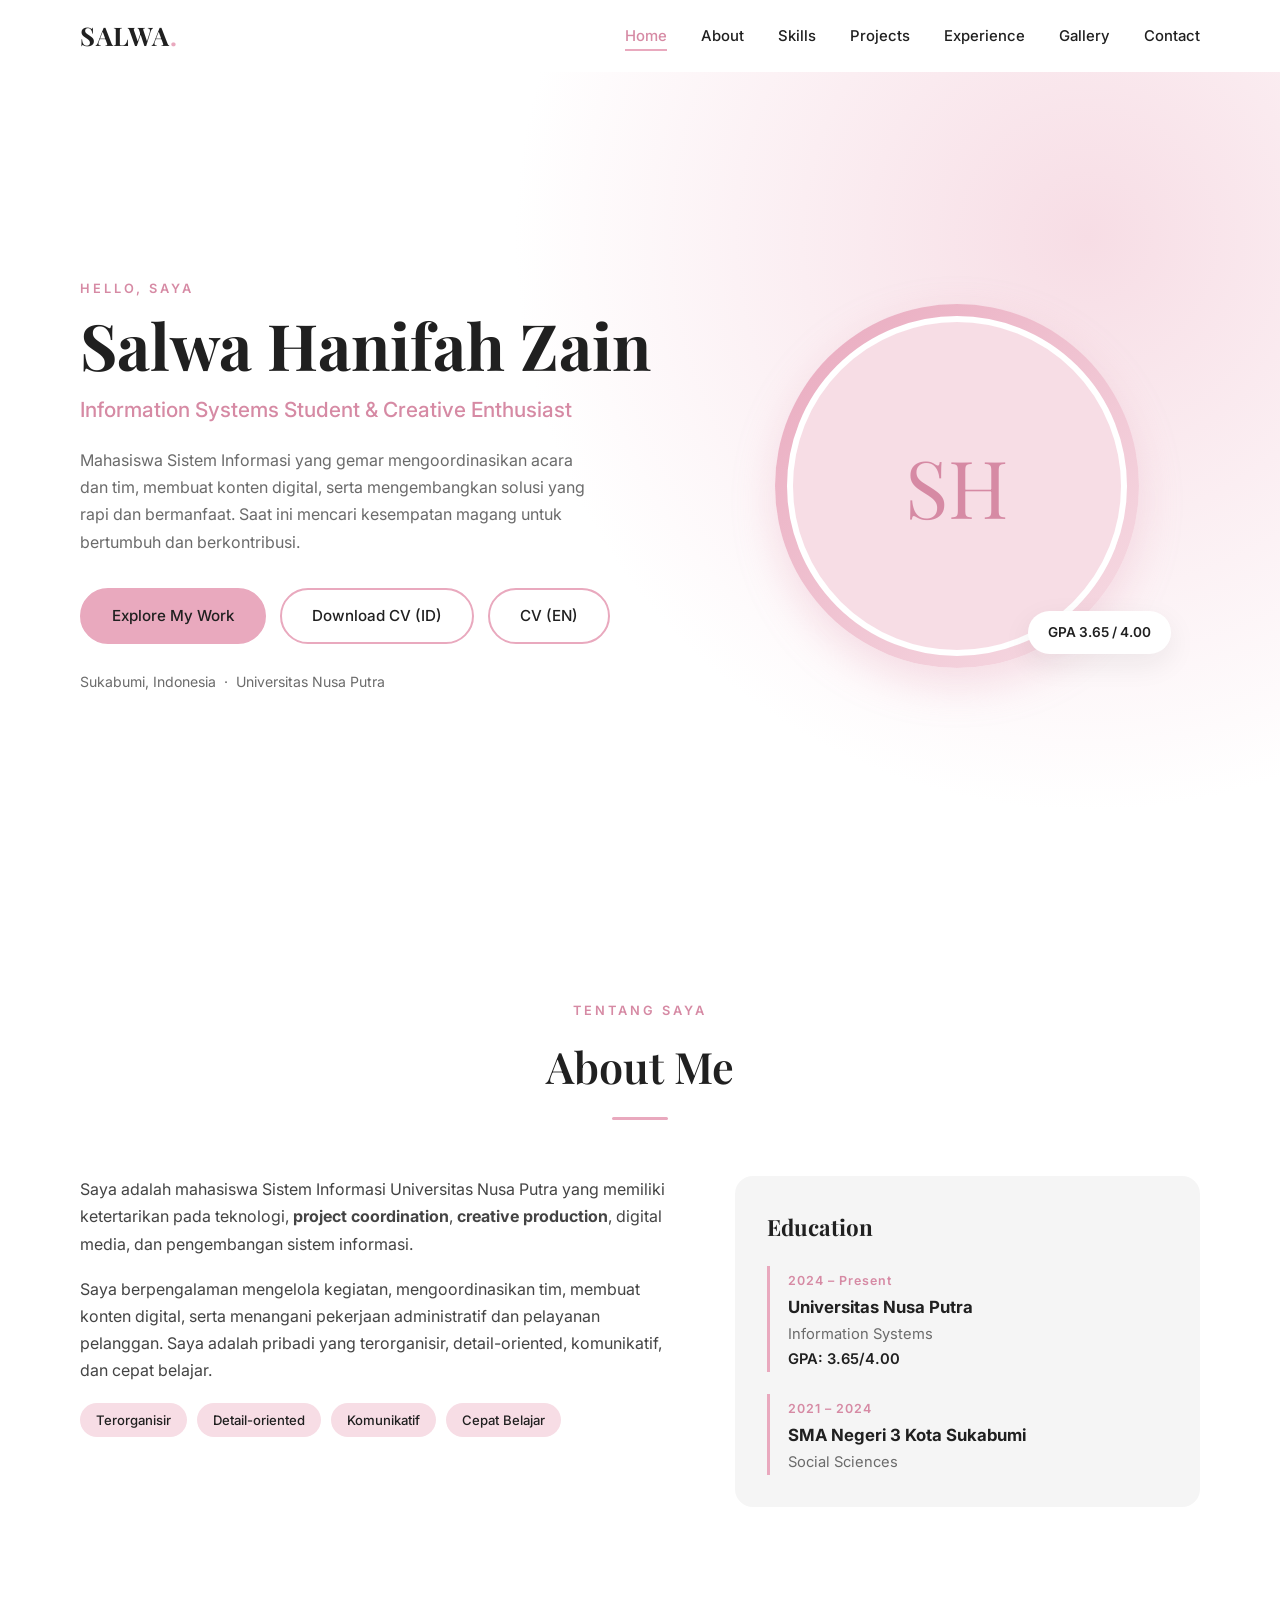
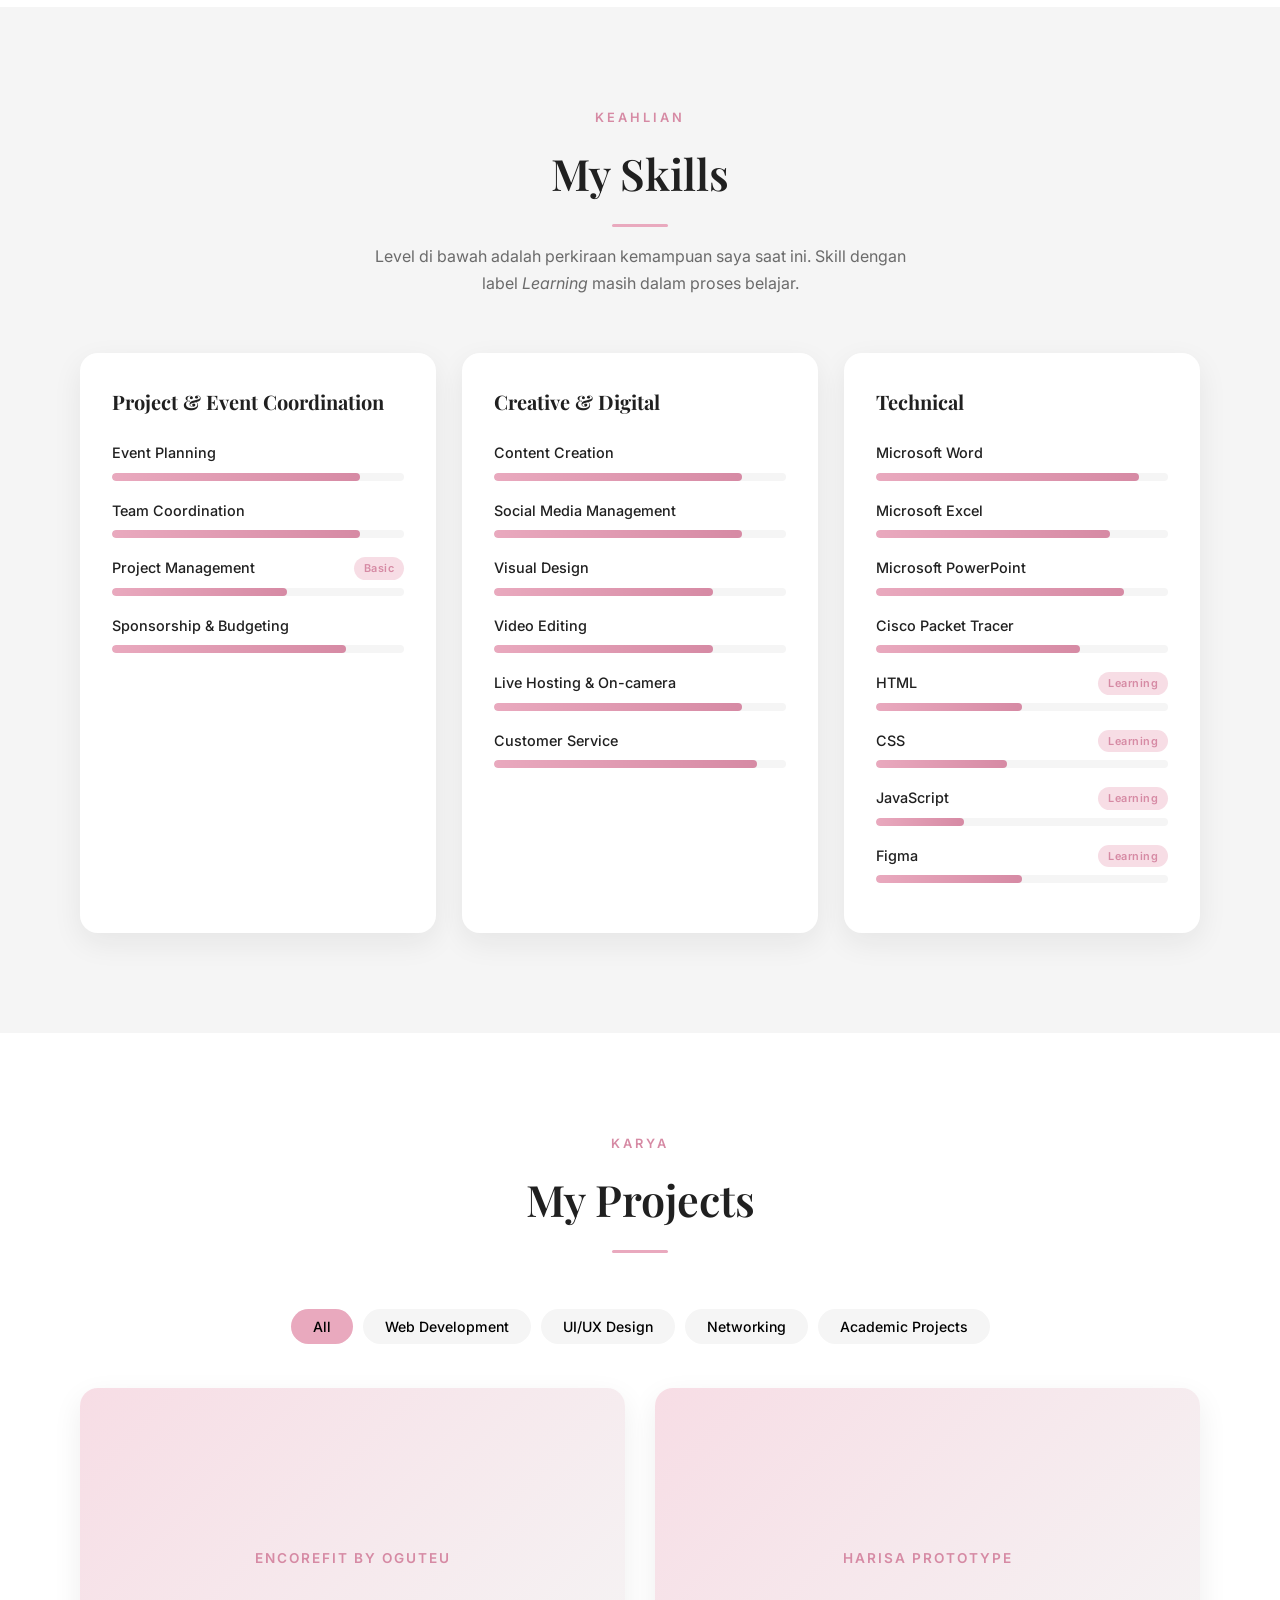
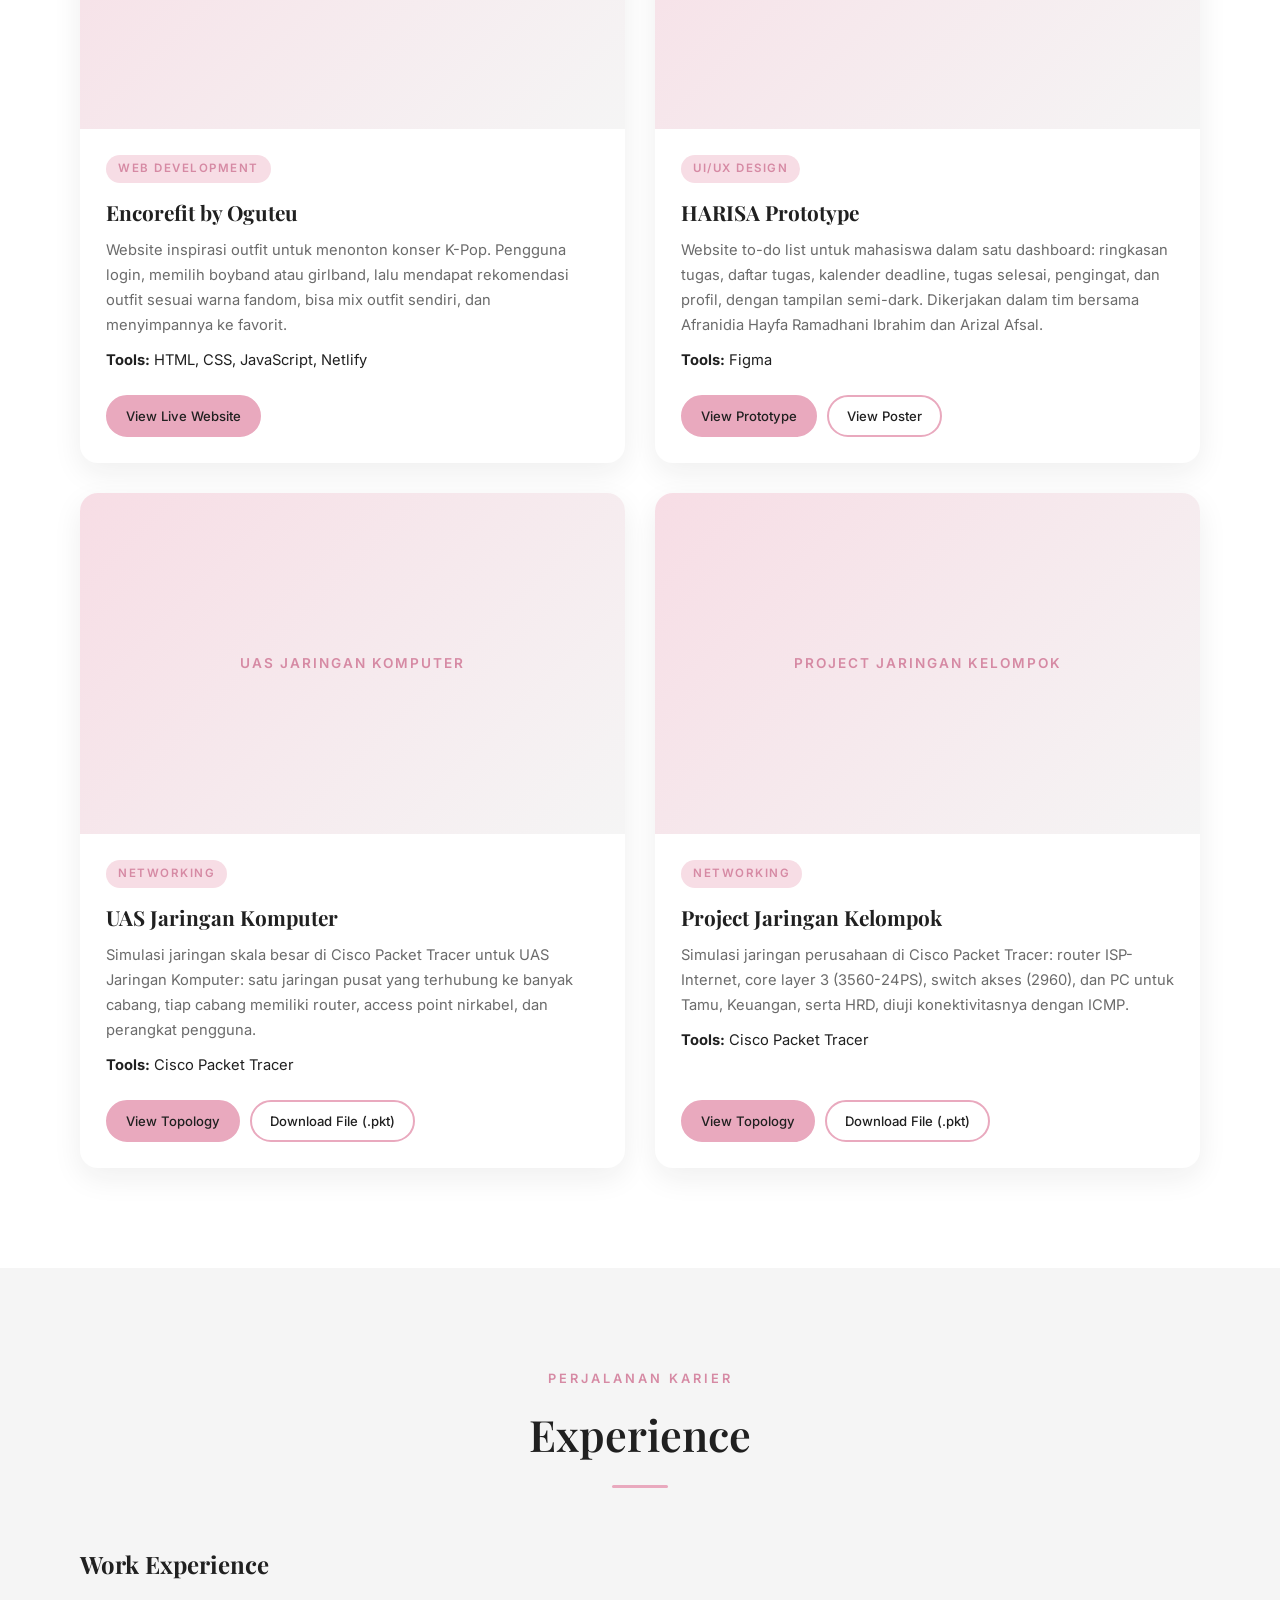
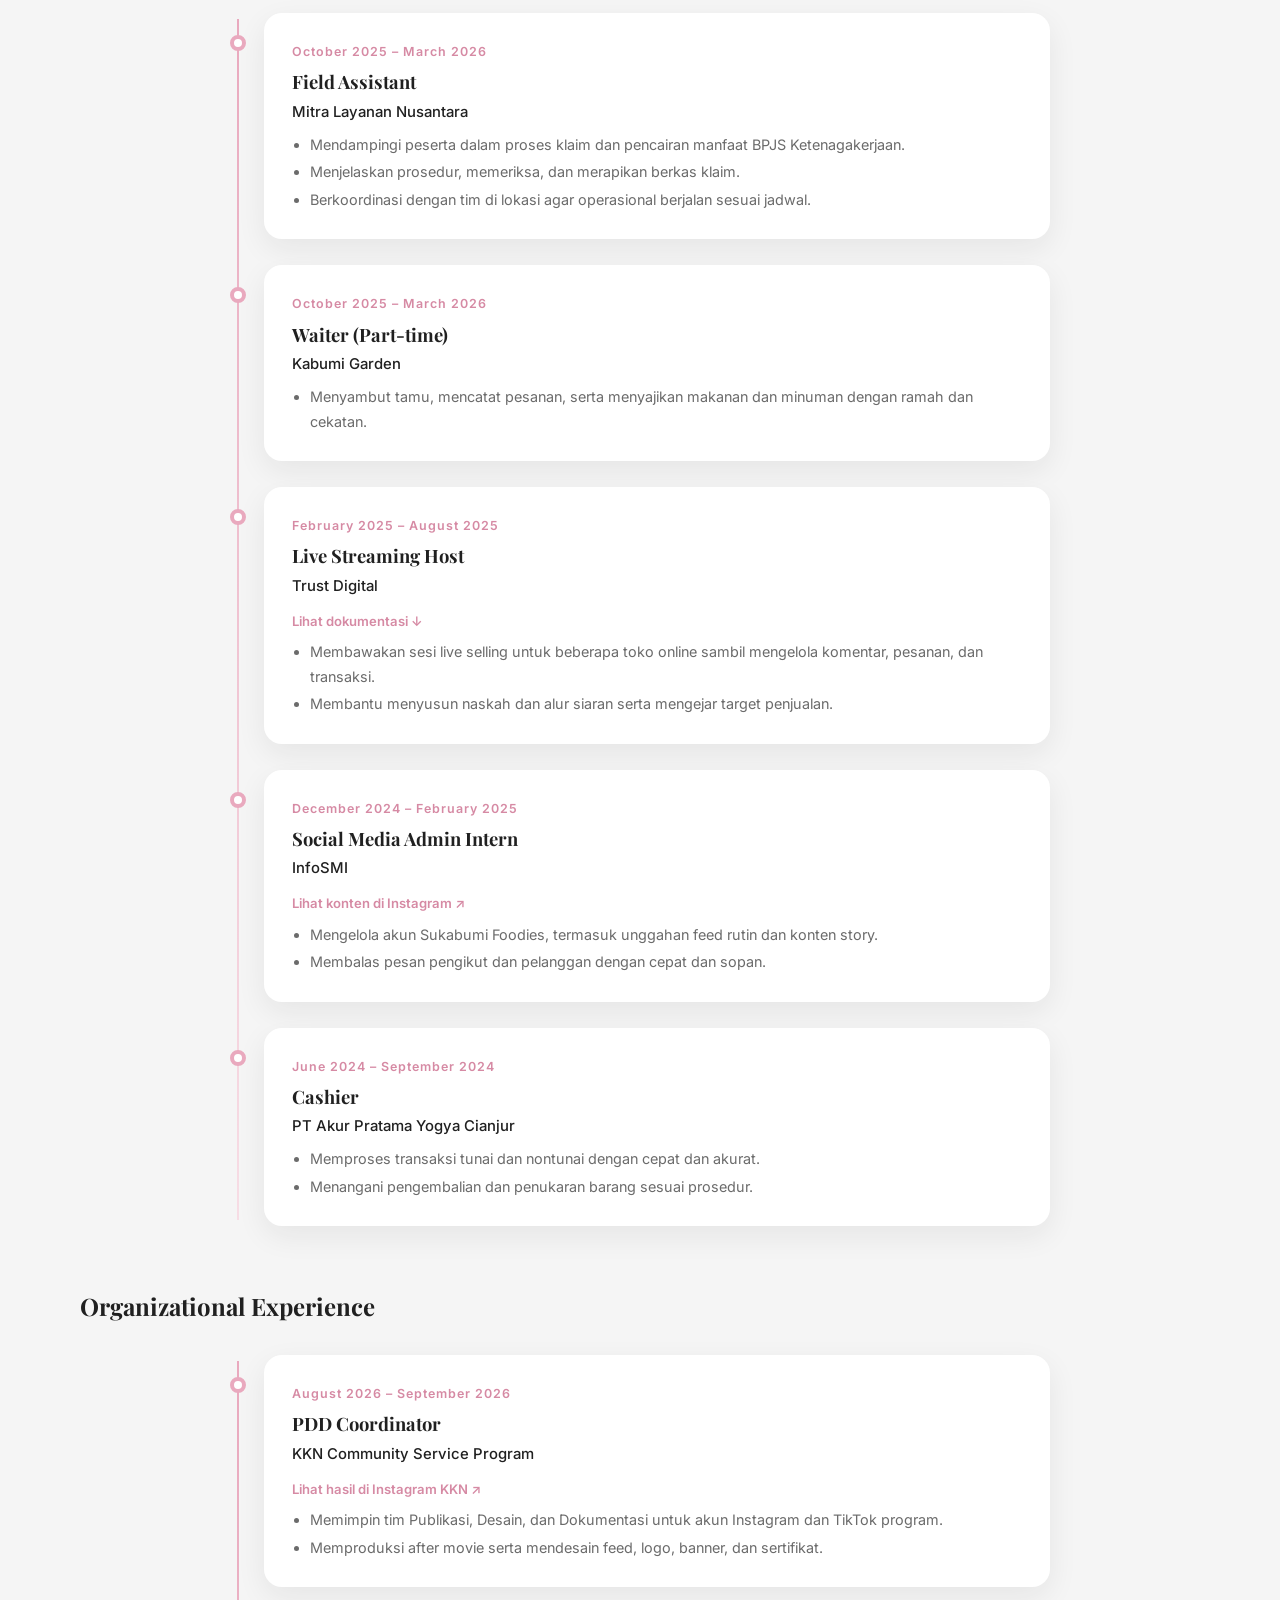
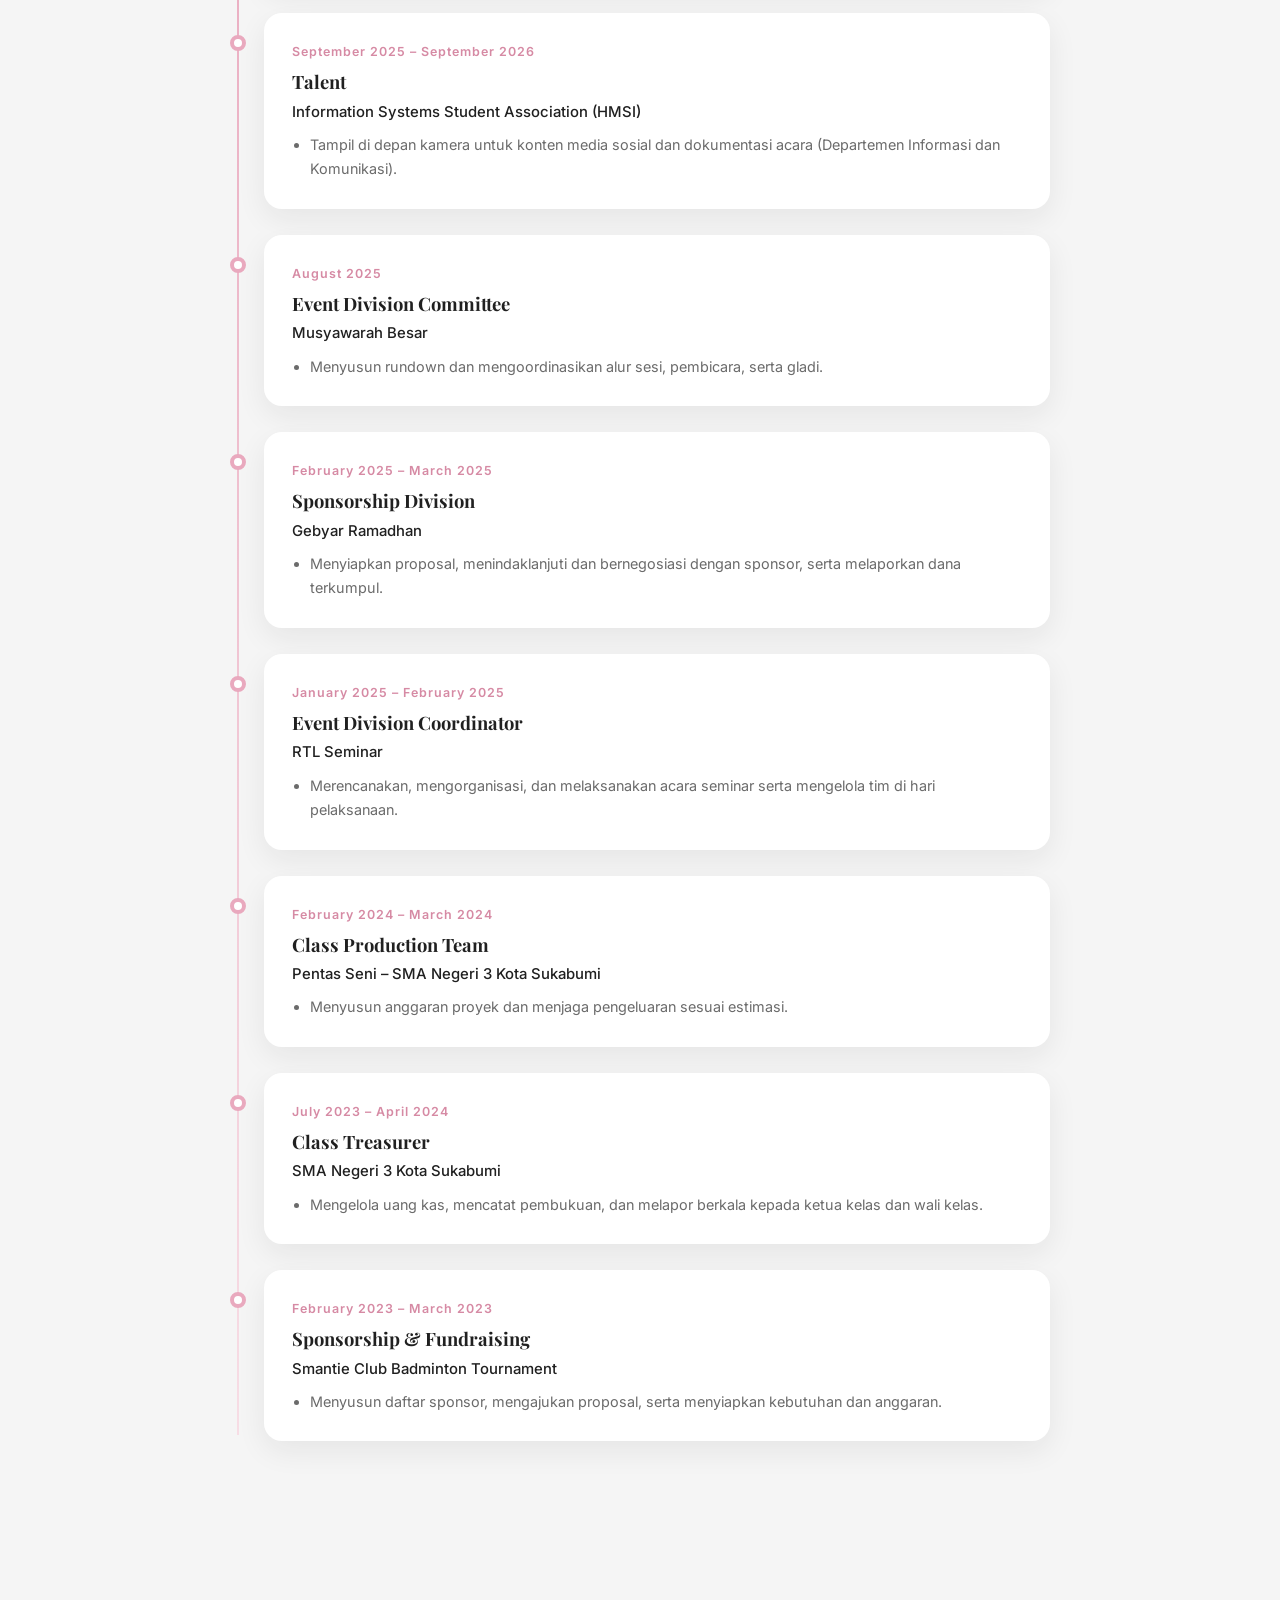
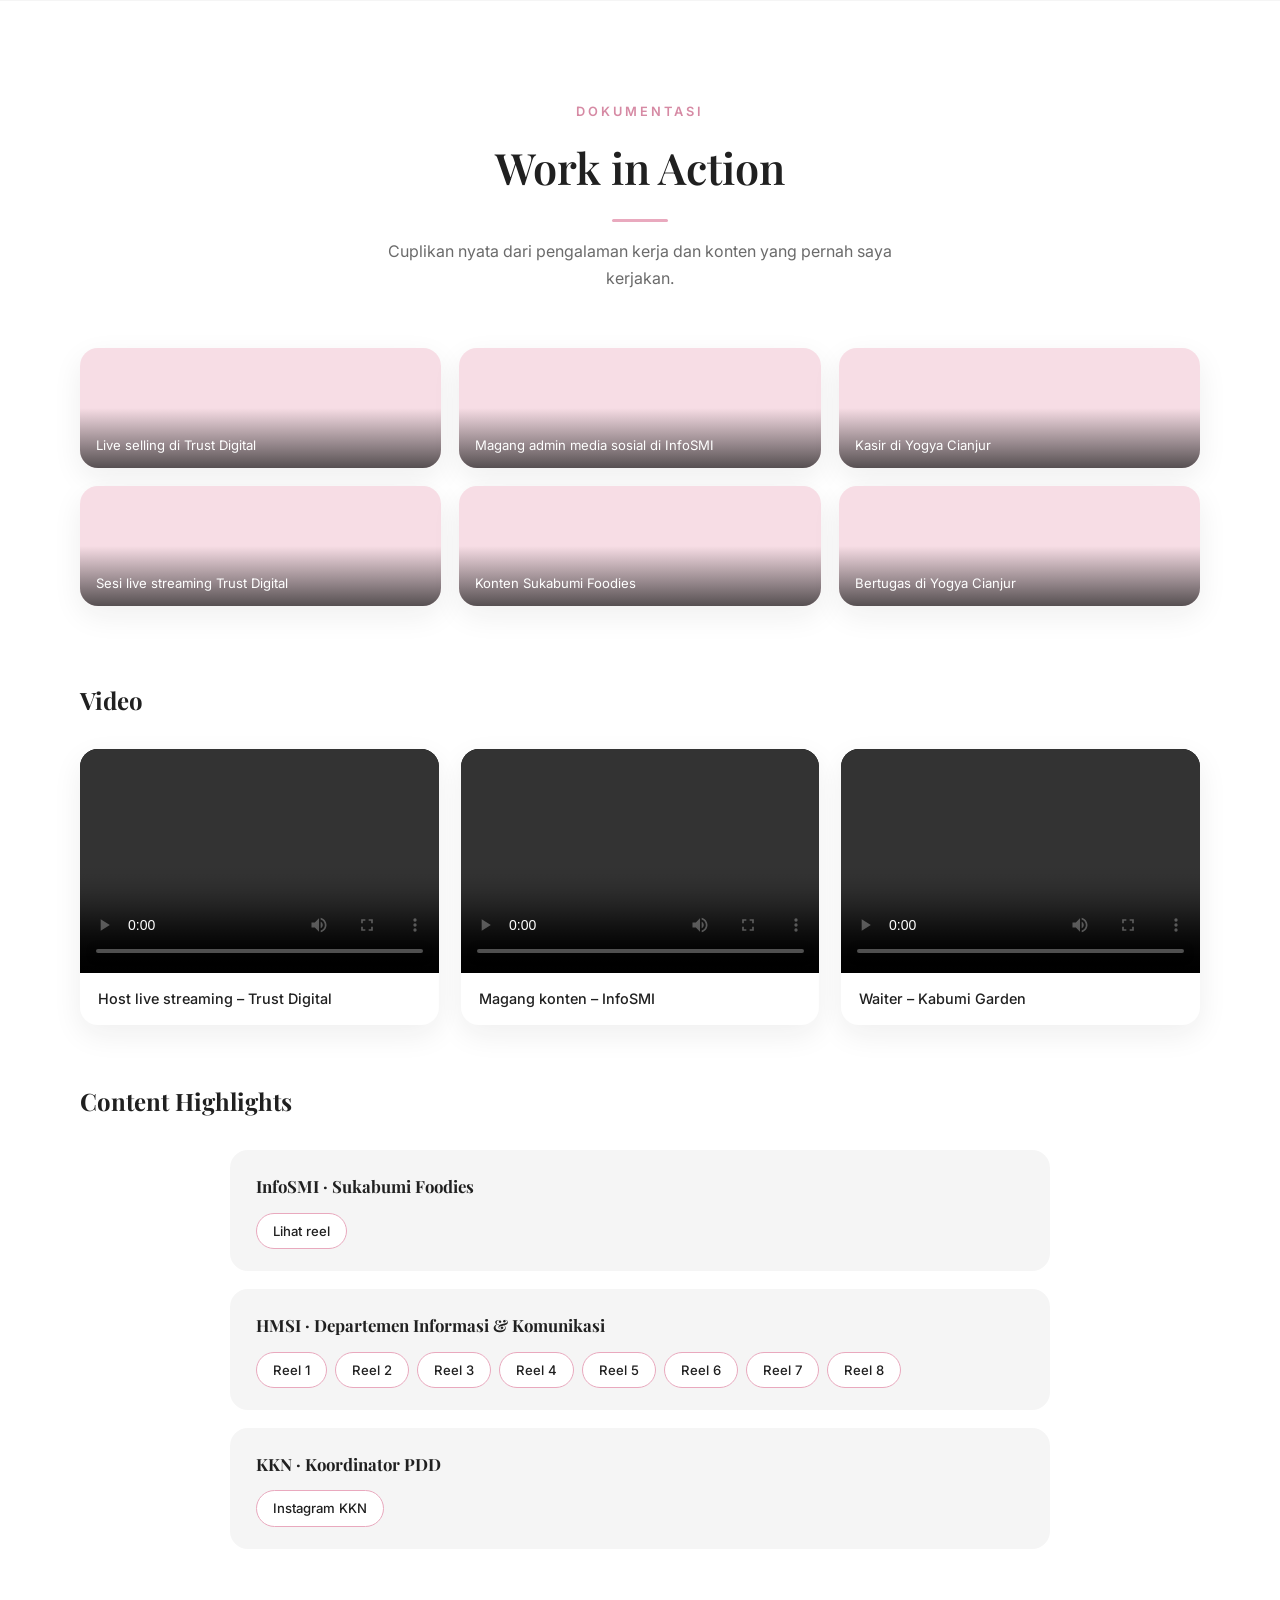
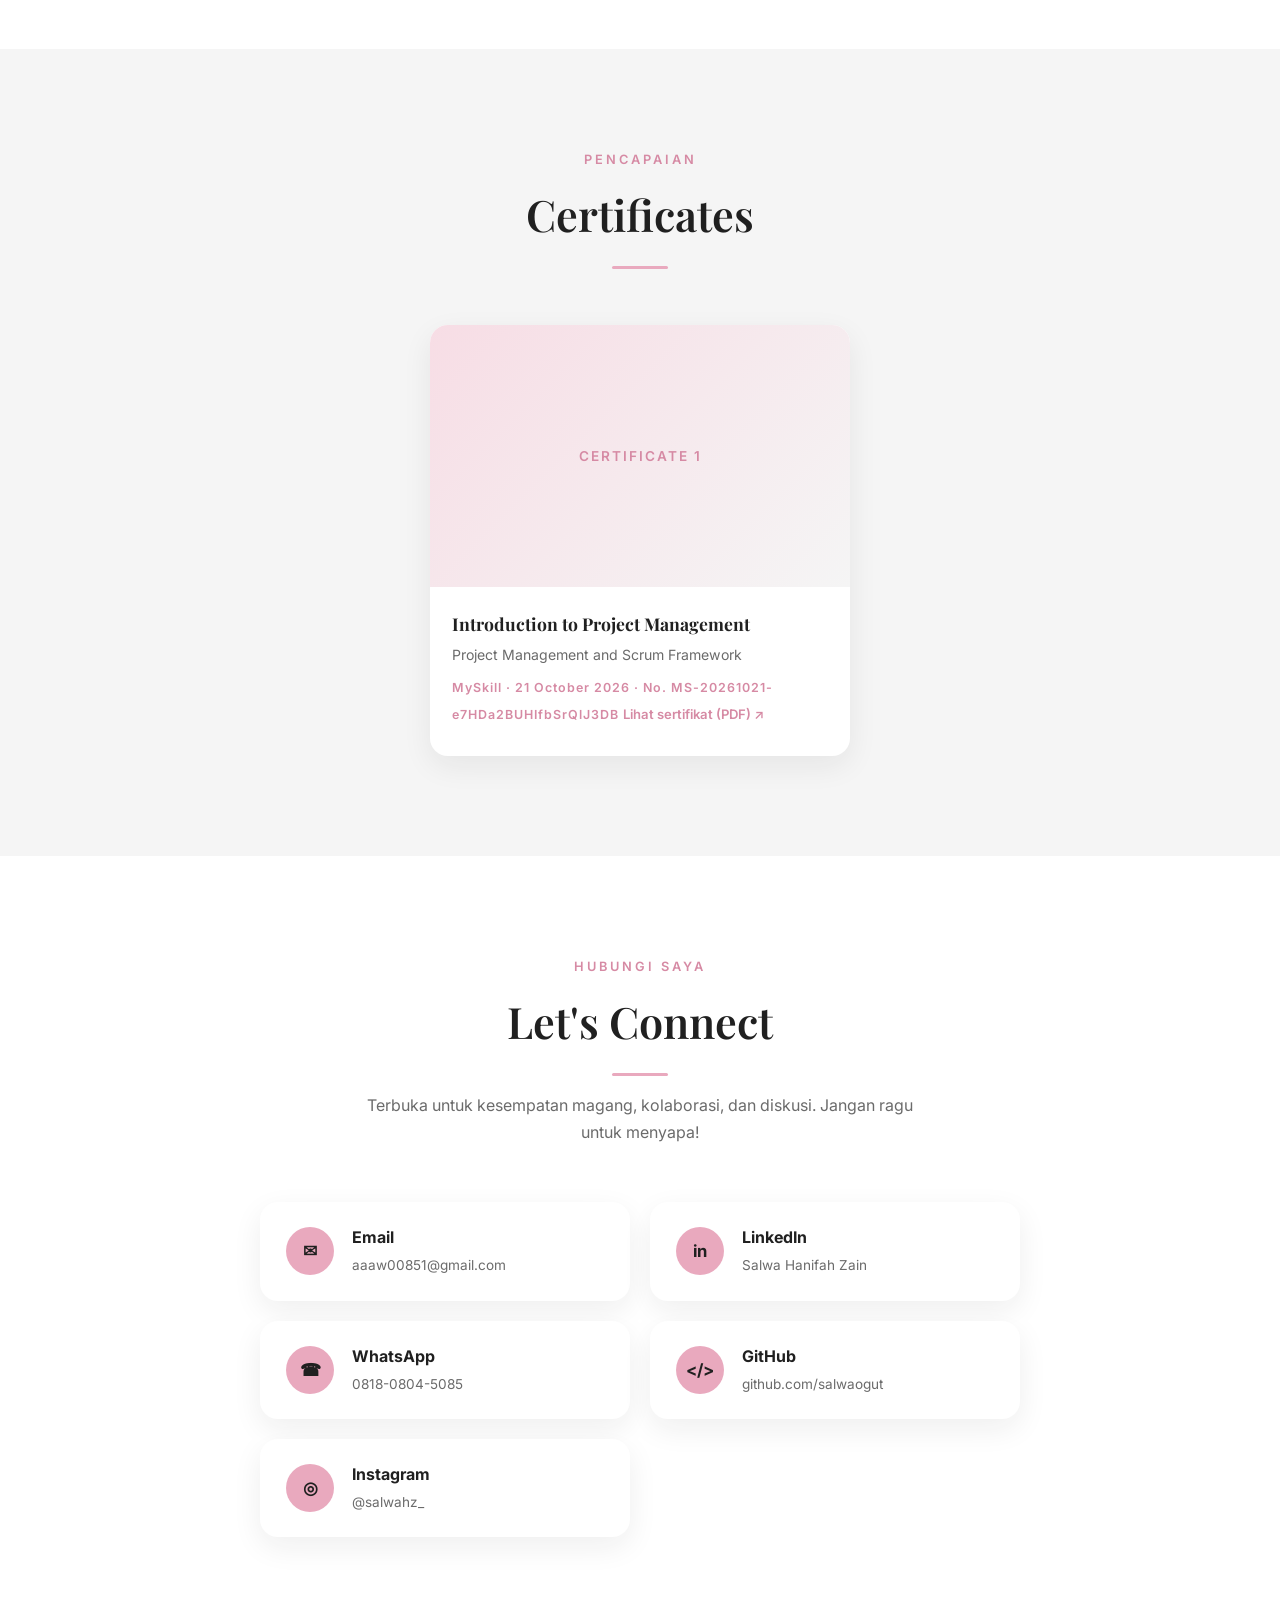
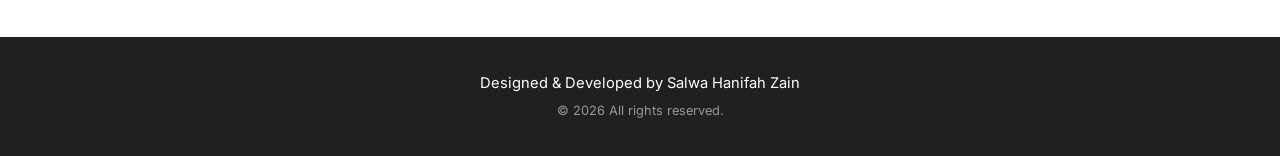
==== index.html @ aa259837 "Add files via upload" ====
<!DOCTYPE html>
<html lang="id">
<head>
  <meta charset="UTF-8">
  <meta name="viewport" content="width=device-width, initial-scale=1.0">
  <title>Salwa Hanifah Zain | Information Systems Student & Creative Enthusiast</title>
  <meta name="description" content="Portofolio Salwa Hanifah Zain, mahasiswa Sistem Informasi Universitas Nusa Putra dengan pengalaman koordinasi proyek, produksi kreatif, dan media digital.">
  <meta name="keywords" content="Salwa Hanifah Zain, portfolio, Sistem Informasi, Universitas Nusa Putra, magang, project coordination, content creation">
  <meta name="author" content="Salwa Hanifah Zain">
  <meta name="theme-color" content="#E9A9BE">

  <!-- Open Graph (tampilan saat link dibagikan) -->
  <meta property="og:title" content="Salwa Hanifah Zain | Portfolio">
  <meta property="og:description" content="Information Systems Student & Creative Enthusiast">
  <meta property="og:type" content="website">

  <link rel="preconnect" href="https://fonts.googleapis.com">
  <link rel="preconnect" href="https://fonts.gstatic.com" crossorigin>
  <link href="https://fonts.googleapis.com/css2?family=Inter:wght@300;400;500;600&family=Playfair+Display:wght@500;600;700&display=swap" rel="stylesheet">
  <link rel="stylesheet" href="style.css">
</head>
<body>

  <!-- ================= NAVBAR ================= -->
  <header class="navbar" id="navbar">
    <nav class="nav-container" aria-label="Navigasi utama">
      <a href="#home" class="logo">SALWA<span>.</span></a>

      <ul class="nav-menu" id="nav-menu">
        <li><a href="#home" class="nav-link">Home</a></li>
        <li><a href="#about" class="nav-link">About</a></li>
        <li><a href="#skills" class="nav-link">Skills</a></li>
        <li><a href="#projects" class="nav-link">Projects</a></li>
        <li><a href="#experience" class="nav-link">Experience</a></li>
        <li><a href="#gallery" class="nav-link">Gallery</a></li>
        <li><a href="#contact" class="nav-link">Contact</a></li>
      </ul>

      <button class="hamburger" id="hamburger" aria-label="Buka menu" aria-expanded="false" aria-controls="nav-menu">
        <span></span><span></span><span></span>
      </button>
    </nav>
  </header>

  <main>

    <!-- ================= HERO ================= -->
    <section class="hero" id="home">
      <div class="container hero-grid">
        <div class="hero-text">
          <p class="eyebrow fade-in" style="--d:0.1s">Hello, saya</p>
          <h1 class="fade-in" style="--d:0.25s">Salwa Hanifah Zain</h1>
          <h2 class="fade-in" style="--d:0.4s">Information Systems Student &amp; Creative Enthusiast</h2>
          <p class="hero-desc fade-in" style="--d:0.55s">
            Mahasiswa Sistem Informasi yang gemar mengoordinasikan acara dan tim, membuat konten digital,
            serta mengembangkan solusi yang rapi dan bermanfaat. Saat ini mencari kesempatan magang
            untuk bertumbuh dan berkontribusi.
          </p>
          <div class="hero-buttons fade-in" style="--d:0.7s">
            <a href="#projects" class="btn btn-primary">Explore My Work</a>
            <!-- Letakkan file CV di: assets/cv/Salwa-Hanifah-Zain-CV.pdf -->
            <a href="assets/cv/CV-Salwa-Hanifah-Zain-ID.pdf" class="btn btn-outline" download>Download CV (ID)</a>
            <a href="assets/cv/CV-Salwa-Hanifah-Zain-EN.pdf" class="btn btn-outline" download>CV (EN)</a>
          </div>
          <p class="hero-meta fade-in" style="--d:0.85s">Sukabumi, Indonesia &nbsp;·&nbsp; Universitas Nusa Putra</p>
        </div>

        <div class="hero-photo fade-in" style="--d:0.4s">
          <div class="photo-ring">
            <div class="photo-frame">
              <!-- Ganti dengan foto asli: assets/images/profile.jpg -->
              <img src="assets/images/profile.jpg" alt="Foto profil Salwa Hanifah Zain" data-fallback="SH">
              <span class="photo-placeholder">SH</span>
            </div>
          </div>
          <div class="floating-badge">GPA 3.65 / 4.00</div>
        </div>
      </div>
    </section>

    <!-- ================= ABOUT ================= -->
    <section class="section" id="about">
      <div class="container">
        <div class="section-head reveal">
          <p class="eyebrow">Tentang Saya</p>
          <h2 class="section-title">About Me</h2>
        </div>

        <div class="about-grid">
          <div class="about-text reveal">
            <p>
              Saya adalah mahasiswa Sistem Informasi Universitas Nusa Putra yang memiliki ketertarikan pada
              teknologi, <strong>project coordination</strong>, <strong>creative production</strong>,
              digital media, dan pengembangan sistem informasi.
            </p>
            <p>
              Saya berpengalaman mengelola kegiatan, mengoordinasikan tim, membuat konten digital, serta
              menangani pekerjaan administratif dan pelayanan pelanggan. Saya adalah pribadi yang
              terorganisir, detail-oriented, komunikatif, dan cepat belajar.
            </p>
            <div class="tags">
              <span>Terorganisir</span><span>Detail-oriented</span><span>Komunikatif</span><span>Cepat Belajar</span>
            </div>
          </div>

          <div class="education reveal">
            <h3>Education</h3>
            <div class="edu-item">
              <span class="edu-year">2024 – Present</span>
              <h4>Universitas Nusa Putra</h4>
              <p>Information Systems</p>
              <p class="gpa">GPA: 3.65/4.00</p>
            </div>
            <div class="edu-item">
              <span class="edu-year">2021 – 2024</span>
              <h4>SMA Negeri 3 Kota Sukabumi</h4>
              <p>Social Sciences</p>
            </div>
          </div>
        </div>
      </div>
    </section>

    <!-- ================= SKILLS ================= -->
    <section class="section section-soft" id="skills">
      <div class="container">
        <div class="section-head reveal">
          <p class="eyebrow">Keahlian</p>
          <h2 class="section-title">My Skills</h2>
          <p class="section-sub">
            Level di bawah adalah perkiraan kemampuan saya saat ini. Skill dengan label
            <em>Learning</em> masih dalam proses belajar.
          </p>
        </div>

        <!--
          CARA EDIT SKILL:
          - Ubah angka pada data-level (0-100) untuk mengubah progress bar.
          - Hapus seluruh <div class="skill">...</div> jika skill belum ingin ditampilkan.
          - Hapus <span class="badge">Learning</span> jika sudah yakin menguasainya.
        -->
        <div class="skills-grid">

          <div class="skill-card reveal">
            <h3>Project &amp; Event Coordination</h3>
            <div class="skill"><div class="skill-top"><span>Event Planning</span></div><div class="bar"><div class="bar-fill" data-level="85"></div></div></div>
            <div class="skill"><div class="skill-top"><span>Team Coordination</span></div><div class="bar"><div class="bar-fill" data-level="85"></div></div></div>
            <div class="skill"><div class="skill-top"><span>Project Management</span><span class="badge">Basic</span></div><div class="bar"><div class="bar-fill" data-level="60"></div></div></div>
            <div class="skill"><div class="skill-top"><span>Sponsorship &amp; Budgeting</span></div><div class="bar"><div class="bar-fill" data-level="80"></div></div></div>
          </div>

          <div class="skill-card reveal">
            <h3>Creative &amp; Digital</h3>
            <div class="skill"><div class="skill-top"><span>Content Creation</span></div><div class="bar"><div class="bar-fill" data-level="85"></div></div></div>
            <div class="skill"><div class="skill-top"><span>Social Media Management</span></div><div class="bar"><div class="bar-fill" data-level="85"></div></div></div>
            <div class="skill"><div class="skill-top"><span>Visual Design</span></div><div class="bar"><div class="bar-fill" data-level="75"></div></div></div>
            <div class="skill"><div class="skill-top"><span>Video Editing</span></div><div class="bar"><div class="bar-fill" data-level="75"></div></div></div>
            <div class="skill"><div class="skill-top"><span>Live Hosting &amp; On-camera</span></div><div class="bar"><div class="bar-fill" data-level="85"></div></div></div>
            <div class="skill"><div class="skill-top"><span>Customer Service</span></div><div class="bar"><div class="bar-fill" data-level="90"></div></div></div>
          </div>

          <div class="skill-card reveal">
            <h3>Technical</h3>
            <div class="skill"><div class="skill-top"><span>Microsoft Word</span></div><div class="bar"><div class="bar-fill" data-level="90"></div></div></div>
            <div class="skill"><div class="skill-top"><span>Microsoft Excel</span></div><div class="bar"><div class="bar-fill" data-level="80"></div></div></div>
            <div class="skill"><div class="skill-top"><span>Microsoft PowerPoint</span></div><div class="bar"><div class="bar-fill" data-level="85"></div></div></div>
            <div class="skill"><div class="skill-top"><span>Cisco Packet Tracer</span></div><div class="bar"><div class="bar-fill" data-level="70"></div></div></div>
            <!-- Skill di bawah ini BELUM DIKONFIRMASI. Edit level / hapus sesuai kemampuan asli. -->
            <div class="skill"><div class="skill-top"><span>HTML</span><span class="badge">Learning</span></div><div class="bar"><div class="bar-fill" data-level="50"></div></div></div>
            <div class="skill"><div class="skill-top"><span>CSS</span><span class="badge">Learning</span></div><div class="bar"><div class="bar-fill" data-level="45"></div></div></div>
            <div class="skill"><div class="skill-top"><span>JavaScript</span><span class="badge">Learning</span></div><div class="bar"><div class="bar-fill" data-level="30"></div></div></div>
            <div class="skill"><div class="skill-top"><span>Figma</span><span class="badge">Learning</span></div><div class="bar"><div class="bar-fill" data-level="50"></div></div></div>
          </div>

        </div>
      </div>
    </section>

    <!-- ================= PROJECTS ================= -->
    <section class="section" id="projects">
      <div class="container">
        <div class="section-head reveal">
          <p class="eyebrow">Karya</p>
          <h2 class="section-title">My Projects</h2>
        </div>

        <div class="filters reveal" role="group" aria-label="Filter project">
          <button class="filter-btn active" data-filter="all">All</button>
          <button class="filter-btn" data-filter="web">Web Development</button>
          <button class="filter-btn" data-filter="uiux">UI/UX Design</button>
          <button class="filter-btn" data-filter="network">Networking</button>
          <button class="filter-btn" data-filter="academic">Academic Projects</button>
        </div>

        <!--
          CARA GANTI THUMBNAIL: simpan screenshot di assets/images/projects/
          lalu samakan nama file pada atribut src di bawah.
          CARA ISI LINK: ganti href="#" dengan link asli (demo / GitHub).
        -->
        <div class="projects-grid">

          <article class="project-card reveal" data-category="web academic">
            <div class="thumb">
              <img src="assets/images/projects/encorefit.jpg" alt="Tampilan website Encorefit by Oguteu" loading="lazy">
              <span class="thumb-label">Encorefit by Oguteu</span>
            </div>
            <div class="project-body">
              <span class="project-cat">Web Development</span>
              <h3>Encorefit by Oguteu</h3>
              <p>Website inspirasi outfit untuk menonton konser K-Pop. Pengguna login, memilih boyband atau girlband, lalu mendapat rekomendasi outfit sesuai warna fandom, bisa mix outfit sendiri, dan menyimpannya ke favorit.</p>
              <p class="tools"><strong>Tools:</strong> HTML, CSS, JavaScript, Netlify</p>
              <div class="project-links">
                <a href="https://encorefitbyogute.netlify.app/" class="btn btn-sm btn-primary" target="_blank" rel="noopener">View Live Website</a>
              </div>
            </div>
          </article>

          <article class="project-card reveal" data-category="uiux academic">
            <div class="thumb">
              <img src="assets/images/projects/harisa-poster.jpg" alt="Poster project HARISA" loading="lazy">
              <span class="thumb-label">HARISA Prototype</span>
            </div>
            <div class="project-body">
              <span class="project-cat">UI/UX Design</span>
              <h3>HARISA Prototype</h3>
              <p>Website to-do list untuk mahasiswa dalam satu dashboard: ringkasan tugas, daftar tugas, kalender deadline, tugas selesai, pengingat, dan profil, dengan tampilan semi-dark. Dikerjakan dalam tim bersama Afranidia Hayfa Ramadhani Ibrahim dan Arizal Afsal.</p>
              <p class="tools"><strong>Tools:</strong> Figma</p>
              <div class="project-links">
                <a href="https://www.figma.com/proto/jpFRzpJVS99QjLxQAJqVGu/HARISA?node-id=0-1&t=Ys1GTexf6wWAhTm3-1" class="btn btn-sm btn-primary" target="_blank" rel="noopener">View Prototype</a>
                <a href="assets/images/projects/harisa-poster.jpg" class="btn btn-sm btn-outline" target="_blank" rel="noopener">View Poster</a>
              </div>
            </div>
          </article>

          <article class="project-card reveal" data-category="network academic">
            <div class="thumb">
              <img src="assets/images/projects/network-uas.jpg" alt="Topologi jaringan UAS" loading="lazy">
              <span class="thumb-label">UAS Jaringan Komputer</span>
            </div>
            <div class="project-body">
              <span class="project-cat">Networking</span>
              <h3>UAS Jaringan Komputer</h3>
              <p>Simulasi jaringan skala besar di Cisco Packet Tracer untuk UAS Jaringan Komputer: satu jaringan pusat yang terhubung ke banyak cabang, tiap cabang memiliki router, access point nirkabel, dan perangkat pengguna.</p>
              <p class="tools"><strong>Tools:</strong> Cisco Packet Tracer</p>
              <div class="project-links">
                <a href="assets/images/projects/network-uas.jpg" class="btn btn-sm btn-primary" target="_blank" rel="noopener">View Topology</a>
                <a href="assets/files/UAS-Jarkom-Salwa.pkt" class="btn btn-sm btn-outline" download>Download File (.pkt)</a>
              </div>
            </div>
          </article>

          <article class="project-card reveal" data-category="network academic">
            <div class="thumb">
              <img src="assets/images/projects/network-kelompok.jpg" alt="Topologi jaringan kelompok" loading="lazy">
              <span class="thumb-label">Project Jaringan Kelompok</span>
            </div>
            <div class="project-body">
              <span class="project-cat">Networking</span>
              <h3>Project Jaringan Kelompok</h3>
              <p>Simulasi jaringan perusahaan di Cisco Packet Tracer: router ISP-Internet, core layer 3 (3560-24PS), switch akses (2960), dan PC untuk Tamu, Keuangan, serta HRD, diuji konektivitasnya dengan ICMP.</p>
              <p class="tools"><strong>Tools:</strong> Cisco Packet Tracer</p>
              <div class="project-links">
                <a href="assets/images/projects/network-kelompok.jpg" class="btn btn-sm btn-primary" target="_blank" rel="noopener">View Topology</a>
                <a href="assets/files/Jaringan-Kelompok.pkt" class="btn btn-sm btn-outline" download>Download File (.pkt)</a>
              </div>
            </div>
          </article>

        </div>
      </div>
    </section>

    <!-- ================= EXPERIENCE ================= -->
    <section class="section section-soft" id="experience">
      <div class="container">
        <div class="section-head reveal">
          <p class="eyebrow">Perjalanan Karier</p>
          <h2 class="section-title">Experience</h2>
        </div>

        <h3 class="sub-title reveal">Work Experience</h3>
        <div class="timeline">

          <div class="timeline-item reveal">
            <span class="dot"></span>
            <div class="timeline-card">
              <span class="date">October 2025 – March 2026</span>
              <h4>Field Assistant</h4>
              <p class="org">Mitra Layanan Nusantara</p>
              <ul>
                <li>Mendampingi peserta dalam proses klaim dan pencairan manfaat BPJS Ketenagakerjaan.</li>
                <li>Menjelaskan prosedur, memeriksa, dan merapikan berkas klaim.</li>
                <li>Berkoordinasi dengan tim di lokasi agar operasional berjalan sesuai jadwal.</li>
              </ul>
            </div>
          </div>

          <div class="timeline-item reveal">
            <span class="dot"></span>
            <div class="timeline-card">
              <span class="date">October 2025 – March 2026</span>
              <h4>Waiter (Part-time)</h4>
              <p class="org">Kabumi Garden</p>
              <ul>
                <li>Menyambut tamu, mencatat pesanan, serta menyajikan makanan dan minuman dengan ramah dan cekatan.</li>
              </ul>
            </div>
          </div>

          <div class="timeline-item reveal">
            <span class="dot"></span>
            <div class="timeline-card">
              <span class="date">February 2025 – August 2025</span>
              <h4>Live Streaming Host</h4>
              <p class="org">Trust Digital</p>
              <a class="tl-link" href="#gallery" target="_blank" rel="noopener">Lihat dokumentasi ↓</a>
              <ul>
                <li>Membawakan sesi live selling untuk beberapa toko online sambil mengelola komentar, pesanan, dan transaksi.</li>
                <li>Membantu menyusun naskah dan alur siaran serta mengejar target penjualan.</li>
              </ul>
            </div>
          </div>

          <div class="timeline-item reveal">
            <span class="dot"></span>
            <div class="timeline-card">
              <span class="date">December 2024 – February 2025</span>
              <h4>Social Media Admin Intern</h4>
              <p class="org">InfoSMI</p>
              <a class="tl-link" href="https://www.instagram.com/reel/DEUntxWTIax/" target="_blank" rel="noopener">Lihat konten di Instagram ↗</a>
              <ul>
                <li>Mengelola akun Sukabumi Foodies, termasuk unggahan feed rutin dan konten story.</li>
                <li>Membalas pesan pengikut dan pelanggan dengan cepat dan sopan.</li>
              </ul>
            </div>
          </div>

          <div class="timeline-item reveal">
            <span class="dot"></span>
            <div class="timeline-card">
              <span class="date">June 2024 – September 2024</span>
              <h4>Cashier</h4>
              <p class="org">PT Akur Pratama Yogya Cianjur</p>
              <ul>
                <li>Memproses transaksi tunai dan nontunai dengan cepat dan akurat.</li>
                <li>Menangani pengembalian dan penukaran barang sesuai prosedur.</li>
              </ul>
            </div>
          </div>

        </div>

        <h3 class="sub-title reveal">Organizational Experience</h3>
        <div class="timeline">

          <div class="timeline-item reveal">
            <span class="dot"></span>
            <div class="timeline-card">
              <span class="date">August 2026 – September 2026</span>
              <h4>PDD Coordinator</h4>
              <p class="org">KKN Community Service Program</p>
              <a class="tl-link" href="https://www.instagram.com/kkncipeuteuy.16" target="_blank" rel="noopener">Lihat hasil di Instagram KKN ↗</a>
              <ul>
                <li>Memimpin tim Publikasi, Desain, dan Dokumentasi untuk akun Instagram dan TikTok program.</li>
                <li>Memproduksi after movie serta mendesain feed, logo, banner, dan sertifikat.</li>
              </ul>
            </div>
          </div>

          <div class="timeline-item reveal">
            <span class="dot"></span>
            <div class="timeline-card">
              <span class="date">September 2025 – September 2026</span>
              <h4>Talent</h4>
              <p class="org">Information Systems Student Association (HMSI)</p>
              <ul>
                <li>Tampil di depan kamera untuk konten media sosial dan dokumentasi acara (Departemen Informasi dan Komunikasi).</li>
              </ul>
            </div>
          </div>

          <div class="timeline-item reveal">
            <span class="dot"></span>
            <div class="timeline-card">
              <span class="date">August 2025</span>
              <h4>Event Division Committee</h4>
              <p class="org">Musyawarah Besar</p>
              <ul>
                <li>Menyusun rundown dan mengoordinasikan alur sesi, pembicara, serta gladi.</li>
              </ul>
            </div>
          </div>

          <div class="timeline-item reveal">
            <span class="dot"></span>
            <div class="timeline-card">
              <span class="date">February 2025 – March 2025</span>
              <h4>Sponsorship Division</h4>
              <p class="org">Gebyar Ramadhan</p>
              <ul>
                <li>Menyiapkan proposal, menindaklanjuti dan bernegosiasi dengan sponsor, serta melaporkan dana terkumpul.</li>
              </ul>
            </div>
          </div>

          <div class="timeline-item reveal">
            <span class="dot"></span>
            <div class="timeline-card">
              <span class="date">January 2025 – February 2025</span>
              <h4>Event Division Coordinator</h4>
              <p class="org">RTL Seminar</p>
              <ul>
                <li>Merencanakan, mengorganisasi, dan melaksanakan acara seminar serta mengelola tim di hari pelaksanaan.</li>
              </ul>
            </div>
          </div>

          <div class="timeline-item reveal">
            <span class="dot"></span>
            <div class="timeline-card">
              <span class="date">February 2024 – March 2024</span>
              <h4>Class Production Team</h4>
              <p class="org">Pentas Seni – SMA Negeri 3 Kota Sukabumi</p>
              <ul>
                <li>Menyusun anggaran proyek dan menjaga pengeluaran sesuai estimasi.</li>
              </ul>
            </div>
          </div>

          <div class="timeline-item reveal">
            <span class="dot"></span>
            <div class="timeline-card">
              <span class="date">July 2023 – April 2024</span>
              <h4>Class Treasurer</h4>
              <p class="org">SMA Negeri 3 Kota Sukabumi</p>
              <ul>
                <li>Mengelola uang kas, mencatat pembukuan, dan melapor berkala kepada ketua kelas dan wali kelas.</li>
              </ul>
            </div>
          </div>

          <div class="timeline-item reveal">
            <span class="dot"></span>
            <div class="timeline-card">
              <span class="date">February 2023 – March 2023</span>
              <h4>Sponsorship &amp; Fundraising</h4>
              <p class="org">Smantie Club Badminton Tournament</p>
              <ul>
                <li>Menyusun daftar sponsor, mengajukan proposal, serta menyiapkan kebutuhan dan anggaran.</li>
              </ul>
            </div>
          </div>

        </div>
      </div>
    </section>

    <!-- ================= GALLERY ================= -->
    <section class="section" id="gallery">
      <div class="container">
        <div class="section-head reveal">
          <p class="eyebrow">Dokumentasi</p>
          <h2 class="section-title">Work in Action</h2>
          <p class="section-sub">Cuplikan nyata dari pengalaman kerja dan konten yang pernah saya kerjakan.</p>
        </div>
        <div class="gallery">
          <figure class="g-item reveal"><img src="assets/images/gallery/trust-live-1.jpg" alt="Live selling di Trust Digital" loading="lazy"><figcaption>Live selling di Trust Digital</figcaption></figure>
          <figure class="g-item reveal"><img src="assets/images/gallery/trust-live-2.jpg" alt="Sesi live streaming Trust Digital" loading="lazy"><figcaption>Sesi live streaming Trust Digital</figcaption></figure>
          <figure class="g-item reveal"><img src="assets/images/gallery/infosmi-1.jpg" alt="Magang admin media sosial di InfoSMI" loading="lazy"><figcaption>Magang admin media sosial di InfoSMI</figcaption></figure>
          <figure class="g-item reveal"><img src="assets/images/gallery/infosmi-2.jpg" alt="Konten Sukabumi Foodies" loading="lazy"><figcaption>Konten Sukabumi Foodies</figcaption></figure>
          <figure class="g-item reveal"><img src="assets/images/gallery/yogya-1.jpg" alt="Kasir di Yogya Cianjur" loading="lazy"><figcaption>Kasir di Yogya Cianjur</figcaption></figure>
          <figure class="g-item reveal"><img src="assets/images/gallery/yogya-2.jpg" alt="Bertugas di Yogya Cianjur" loading="lazy"><figcaption>Bertugas di Yogya Cianjur</figcaption></figure>
        </div>
        <h3 class="sub-title reveal">Video</h3>
        <div class="videos">
          <div class="video-card reveal"><div class="video-wrap"><video controls preload="metadata" playsinline aria-label="Host live streaming – Trust Digital" src="assets/videos/trust-digital.mp4"></video></div><p>Host live streaming – Trust Digital</p></div>
          <div class="video-card reveal"><div class="video-wrap"><video controls preload="metadata" playsinline aria-label="Magang konten – InfoSMI" src="assets/videos/infosmi.mp4"></video></div><p>Magang konten – InfoSMI</p></div>
          <div class="video-card reveal"><div class="video-wrap"><video controls preload="metadata" playsinline aria-label="Waiter – Kabumi Garden" src="assets/videos/kabumi-garden.mp4"></video></div><p>Waiter – Kabumi Garden</p></div>
        </div>
        <h3 class="sub-title reveal">Content Highlights</h3>
        <div class="content-links reveal">
          <div><h4>InfoSMI · Sukabumi Foodies</h4><div class="chips"><a href="https://www.instagram.com/reel/DEUntxWTIax/" target="_blank" rel="noopener">Lihat reel</a></div></div>
          <div><h4>HMSI · Departemen Informasi &amp; Komunikasi</h4><div class="chips"><a href="https://www.instagram.com/reel/DTkhfluDzFa/" target="_blank" rel="noopener">Reel 1</a><a href="https://www.instagram.com/reel/DTPfQycD8ma/" target="_blank" rel="noopener">Reel 2</a><a href="https://www.instagram.com/reel/DTVH_Fej0-Y/" target="_blank" rel="noopener">Reel 3</a><a href="https://www.instagram.com/reel/DUcXSwWj9Qq/" target="_blank" rel="noopener">Reel 4</a><a href="https://www.instagram.com/reel/DR3ThPrD9a-/" target="_blank" rel="noopener">Reel 5</a><a href="https://www.instagram.com/reel/DRoYkZ-j5qZ/" target="_blank" rel="noopener">Reel 6</a><a href="https://www.instagram.com/reel/DRGiCJcjxeF/" target="_blank" rel="noopener">Reel 7</a><a href="https://www.instagram.com/reel/DSKBTOrjwiT/" target="_blank" rel="noopener">Reel 8</a></div></div>
          <div><h4>KKN · Koordinator PDD</h4><div class="chips"><a href="https://www.instagram.com/kkncipeuteuy.16" target="_blank" rel="noopener">Instagram KKN</a></div></div>
        </div>
      </div>
    </section>

    <!-- ================= CERTIFICATES ================= -->
    <section class="section section-soft" id="certificates">
      <div class="container">
        <div class="section-head reveal">
          <p class="eyebrow">Pencapaian</p>
          <h2 class="section-title">Certificates</h2>
        </div>

        <div class="cert-grid">
          <article class="cert-card reveal">
            <div class="cert-img">
              <!-- Ganti dengan gambar sertifikat: assets/images/certificates/cert-1.jpg -->
              <img src="assets/images/certificates/cert-1.jpg" alt="Sertifikat Introduction to Project Management" loading="lazy">
              <span class="thumb-label">Certificate 1</span>
            </div>
            <div class="cert-body">
              <h3>Introduction to Project Management</h3>
              <p>Project Management and Scrum Framework</p>
              <span class="date">MySkill · 21 October 2026 · No. MS-20261021-e7HDa2BUHIfbSrQlJ3DB</span>
              <a class="tl-link" href="assets/images/certificates/sertifikate_project_management.pdf" target="_blank" rel="noopener">Lihat sertifikat (PDF) ↗</a>
            </div>
          </article>
        </div>
      </div>
    </section>

    <!-- ================= CONTACT ================= -->
    <section class="section" id="contact">
      <div class="container">
        <div class="section-head reveal">
          <p class="eyebrow">Hubungi Saya</p>
          <h2 class="section-title">Let's Connect</h2>
          <p class="section-sub">Terbuka untuk kesempatan magang, kolaborasi, dan diskusi. Jangan ragu untuk menyapa!</p>
        </div>

        <div class="contact-grid reveal">
          <a href="mailto:aaaw00851@gmail.com" class="contact-btn">
            <span class="c-icon">✉</span><span><strong>Email</strong><small>aaaw00851@gmail.com</small></span>
          </a>
          <a href="https://linkedin.com/in/salwa-hanifah-zain-912bab2a6" class="contact-btn" target="_blank" rel="noopener">
            <span class="c-icon">in</span><span><strong>LinkedIn</strong><small>Salwa Hanifah Zain</small></span>
          </a>
          <a href="https://wa.me/6281808045085" class="contact-btn" target="_blank" rel="noopener">
            <span class="c-icon">☎</span><span><strong>WhatsApp</strong><small>0818-0804-5085</small></span>
          </a>
          <a href="https://github.com/salwaogut" class="contact-btn" target="_blank" rel="noopener">
            <span class="c-icon">&lt;/&gt;</span><span><strong>GitHub</strong><small>github.com/salwaogut</small></span>
          </a>
          <a href="https://www.instagram.com/salwahz_" class="contact-btn" target="_blank" rel="noopener">
            <span class="c-icon">◎</span><span><strong>Instagram</strong><small>@salwahz_</small></span>
          </a>
        </div>
      </div>
    </section>

  </main>

  <!-- ================= FOOTER ================= -->
  <footer class="footer">
    <div class="container">
      <p>Designed &amp; Developed by Salwa Hanifah Zain</p>
      <p class="copy">&copy; <span id="year">2026</span> All rights reserved.</p>
    </div>
  </footer>

  <button class="back-to-top" id="back-to-top" aria-label="Kembali ke atas">↑</button>
  <div class="toast" id="toast" role="status" aria-live="polite"></div>

  <script src="script.js"></script>
</body>
</html>
---- style.css ----
/* =========================================================
   PORTFOLIO - Salwa Hanifah Zain
   Daftar isi:
   1. Variabel & Reset   2. Layout umum   3. Navbar   4. Hero
   5. About   6. Skills   7. Projects   8. Experience
   9. Certificates   10. Contact   11. Footer & utilitas
   12. Animasi   13. Responsive
   ========================================================= */

/* 1. VARIABEL & RESET ---------------------------------- */
:root {
  --white: #FFFFFF;
  --soft-pink: #F7DDE5;
  --pink: #E9A9BE;
  --pink-dark: #d68aa4;
  --black: #202020;
  --gray: #F5F5F5;
  --text-muted: #6b6b6b;
  --radius: 18px;
  --shadow: 0 10px 30px rgba(32, 32, 32, 0.07);
  --shadow-hover: 0 16px 40px rgba(233, 169, 190, 0.35);
  --font-body: 'Inter', sans-serif;
  --font-head: 'Playfair Display', serif;
  --nav-h: 72px;
}

*, *::before, *::after { box-sizing: border-box; margin: 0; padding: 0; }

html { scroll-behavior: smooth; scroll-padding-top: var(--nav-h); }

body {
  font-family: var(--font-body);
  color: var(--black);
  background: var(--white);
  line-height: 1.7;
  -webkit-font-smoothing: antialiased;
}

img { max-width: 100%; display: block; }
a { color: inherit; text-decoration: none; }
ul { list-style: none; }
button { font-family: inherit; cursor: pointer; border: none; background: none; }

/* 2. LAYOUT UMUM --------------------------------------- */
.container { width: min(1120px, 92%); margin-inline: auto; }

.section { padding: 100px 0; }
.section-soft { background: var(--gray); }

.section-head { text-align: center; margin-bottom: 56px; }
.eyebrow {
  font-size: 0.8rem; letter-spacing: 3px; text-transform: uppercase;
  color: var(--pink-dark); font-weight: 600; margin-bottom: 8px;
}
.section-title { font-family: var(--font-head); font-size: clamp(2rem, 4vw, 2.7rem); font-weight: 600; }
.section-title::after {
  content: ''; display: block; width: 56px; height: 3px; border-radius: 3px;
  background: var(--pink); margin: 14px auto 0;
}
.section-sub { max-width: 560px; margin: 16px auto 0; color: var(--text-muted); }
.sub-title { font-family: var(--font-head); font-size: 1.5rem; margin: 10px 0 28px; }

/* Tombol */
.btn {
  display: inline-block; padding: 13px 30px; border-radius: 50px;
  font-weight: 500; font-size: 0.95rem; transition: all 0.3s ease;
  border: 2px solid var(--pink);
}
.btn-primary { background: var(--pink); color: var(--black); }
.btn-primary:hover { background: var(--pink-dark); border-color: var(--pink-dark); transform: translateY(-3px); box-shadow: var(--shadow-hover); }
.btn-outline { background: transparent; color: var(--black); }
.btn-outline:hover { background: var(--soft-pink); transform: translateY(-3px); }
.btn-sm { padding: 8px 18px; font-size: 0.82rem; }

/* 3. NAVBAR -------------------------------------------- */
.navbar {
  position: sticky; top: 0; z-index: 100; height: var(--nav-h);
  background: rgba(255, 255, 255, 0.88); backdrop-filter: blur(12px);
  transition: box-shadow 0.3s ease;
}
.navbar.scrolled { box-shadow: 0 4px 20px rgba(0, 0, 0, 0.06); }
.nav-container {
  width: min(1120px, 92%); height: 100%; margin-inline: auto;
  display: flex; align-items: center; justify-content: space-between;
}
.logo { font-family: var(--font-head); font-size: 1.6rem; font-weight: 700; letter-spacing: 1px; }
.logo span { color: var(--pink); }

.nav-menu { display: flex; gap: 34px; }
.nav-link { position: relative; font-size: 0.93rem; font-weight: 500; padding: 6px 0; transition: color 0.3s; }
.nav-link::after {
  content: ''; position: absolute; left: 0; bottom: 0; width: 0; height: 2px;
  background: var(--pink); transition: width 0.3s ease;
}
.nav-link:hover::after, .nav-link.active::after { width: 100%; }
.nav-link.active { color: var(--pink-dark); }

.hamburger { display: none; width: 32px; height: 26px; position: relative; }
.hamburger span {
  position: absolute; left: 0; width: 100%; height: 2px; background: var(--black);
  border-radius: 2px; transition: all 0.3s ease;
}
.hamburger span:nth-child(1) { top: 3px; }
.hamburger span:nth-child(2) { top: 12px; }
.hamburger span:nth-child(3) { top: 21px; }
.hamburger.open span:nth-child(1) { top: 12px; transform: rotate(45deg); }
.hamburger.open span:nth-child(2) { opacity: 0; }
.hamburger.open span:nth-child(3) { top: 12px; transform: rotate(-45deg); }

/* 4. HERO ---------------------------------------------- */
.hero {
  min-height: calc(100vh - var(--nav-h)); display: flex; align-items: center;
  padding: 60px 0;
  background: radial-gradient(circle at 85% 20%, var(--soft-pink) 0%, transparent 45%), var(--white);
}
.hero-grid { display: grid; grid-template-columns: 1.2fr 1fr; align-items: center; gap: 50px; }
.hero-text h1 { font-family: var(--font-head); font-size: clamp(2.4rem, 5.5vw, 4rem); line-height: 1.15; margin-bottom: 10px; }
.hero-text h2 { font-size: clamp(1.05rem, 2vw, 1.3rem); font-weight: 500; color: var(--pink-dark); margin-bottom: 20px; }
.hero-desc { color: var(--text-muted); max-width: 520px; margin-bottom: 32px; }
.hero-buttons { display: flex; gap: 14px; flex-wrap: wrap; margin-bottom: 26px; }
.hero-meta { font-size: 0.88rem; color: var(--text-muted); }

.hero-photo { position: relative; display: flex; justify-content: center; }
.photo-ring {
  padding: 12px; border-radius: 50%;
  background: linear-gradient(135deg, var(--pink), var(--soft-pink));
  box-shadow: var(--shadow-hover);
}
.photo-frame {
  position: relative; width: min(340px, 70vw); aspect-ratio: 1; border-radius: 50%;
  overflow: hidden; background: var(--soft-pink); border: 6px solid var(--white);
}
.photo-frame img { width: 100%; height: 100%; object-fit: cover; position: relative; z-index: 2; }
.photo-placeholder {
  position: absolute; inset: 0; display: grid; place-items: center;
  font-family: var(--font-head); font-size: 5rem; color: var(--pink-dark);
}
.floating-badge {
  position: absolute; bottom: 14px; right: 6%; background: var(--white);
  padding: 10px 20px; border-radius: 50px; font-size: 0.85rem; font-weight: 600;
  box-shadow: var(--shadow); animation: float 4s ease-in-out infinite;
}

/* 5. ABOUT --------------------------------------------- */
.about-grid { display: grid; grid-template-columns: 1.3fr 1fr; gap: 50px; align-items: start; }
.about-text p { margin-bottom: 18px; color: #444; }
.tags { display: flex; flex-wrap: wrap; gap: 10px; margin-top: 8px; }
.tags span {
  background: var(--soft-pink); padding: 6px 16px; border-radius: 50px;
  font-size: 0.82rem; font-weight: 500;
}
.education { background: var(--gray); padding: 32px; border-radius: var(--radius); }
.education h3 { font-family: var(--font-head); margin-bottom: 20px; font-size: 1.4rem; }
.edu-item { padding-left: 18px; border-left: 3px solid var(--pink); margin-bottom: 22px; }
.edu-item:last-child { margin-bottom: 0; }
.edu-year { font-size: 0.78rem; color: var(--pink-dark); font-weight: 600; letter-spacing: 1px; }
.edu-item h4 { font-size: 1.05rem; }
.edu-item p { font-size: 0.92rem; color: var(--text-muted); }
.edu-item .gpa { color: var(--black); font-weight: 600; }

/* 6. SKILLS -------------------------------------------- */
.skills-grid { display: grid; grid-template-columns: repeat(3, 1fr); gap: 26px; }
.skill-card {
  background: var(--white); padding: 32px; border-radius: var(--radius);
  box-shadow: var(--shadow); transition: transform 0.3s, box-shadow 0.3s;
}
.skill-card:hover { transform: translateY(-6px); box-shadow: var(--shadow-hover); }
.skill-card h3 { font-family: var(--font-head); font-size: 1.25rem; margin-bottom: 22px; }
.skill { margin-bottom: 18px; }
.skill-top { display: flex; justify-content: space-between; align-items: center; font-size: 0.9rem; margin-bottom: 7px; font-weight: 500; }
.badge {
  font-size: 0.68rem; background: var(--soft-pink); color: var(--pink-dark);
  padding: 2px 10px; border-radius: 50px; font-weight: 600; letter-spacing: 0.5px;
}
.bar { height: 8px; background: var(--gray); border-radius: 8px; overflow: hidden; }
.bar-fill {
  height: 100%; width: 0; border-radius: 8px;
  background: linear-gradient(90deg, var(--pink), var(--pink-dark));
  transition: width 1.3s cubic-bezier(0.22, 1, 0.36, 1);
}

/* 7. PROJECTS ------------------------------------------ */
.filters { display: flex; flex-wrap: wrap; justify-content: center; gap: 10px; margin-bottom: 44px; }
.filter-btn {
  padding: 9px 22px; border-radius: 50px; font-size: 0.88rem; font-weight: 500;
  background: var(--gray); transition: all 0.3s;
}
.filter-btn:hover { background: var(--soft-pink); }
.filter-btn.active { background: var(--pink); }

.projects-grid { display: grid; grid-template-columns: repeat(2, 1fr); gap: 30px; }
.project-card {
  background: var(--white); border-radius: var(--radius); overflow: hidden;
  box-shadow: var(--shadow); transition: transform 0.35s, box-shadow 0.35s;
  display: flex; flex-direction: column;
}
.project-card:hover { transform: translateY(-8px); box-shadow: var(--shadow-hover); }
.project-card.hide { display: none; }

/* Thumbnail & placeholder (dipakai juga oleh sertifikat) */
.thumb, .cert-img {
  position: relative; aspect-ratio: 16 / 10; overflow: hidden;
  background: linear-gradient(135deg, var(--soft-pink), var(--gray));
}
.thumb img, .cert-img img {
  position: relative; z-index: 2; width: 100%; height: 100%; object-fit: cover;
  transition: transform 0.5s ease;
}
.project-card:hover .thumb img { transform: scale(1.06); }
.thumb-label {
  position: absolute; inset: 0; display: grid; place-items: center; z-index: 1;
  font-size: 0.85rem; letter-spacing: 2px; text-transform: uppercase;
  color: var(--pink-dark); font-weight: 600;
}

.project-body { padding: 26px; display: flex; flex-direction: column; flex: 1; }
.project-cat {
  align-self: flex-start; font-size: 0.72rem; text-transform: uppercase; letter-spacing: 1.5px;
  background: var(--soft-pink); color: var(--pink-dark); padding: 4px 12px; border-radius: 50px;
  font-weight: 600; margin-bottom: 12px;
}
.project-body h3 { font-family: var(--font-head); font-size: 1.3rem; margin-bottom: 8px; }
.project-body p { font-size: 0.92rem; color: var(--text-muted); margin-bottom: 10px; }
.project-body .tools { color: var(--black); }
.project-links { display: flex; gap: 10px; flex-wrap: wrap; margin-top: auto; padding-top: 12px; }

/* 8. EXPERIENCE (TIMELINE) ----------------------------- */
.timeline { position: relative; max-width: 820px; margin: 0 auto 60px; padding-left: 34px; }
.timeline::before {
  content: ''; position: absolute; left: 7px; top: 6px; bottom: 6px; width: 2px;
  background: linear-gradient(var(--pink), var(--soft-pink));
}
.timeline-item { position: relative; margin-bottom: 26px; }
.timeline-item:last-child { margin-bottom: 0; }
.dot {
  position: absolute; left: -34px; top: 22px; width: 16px; height: 16px; border-radius: 50%;
  background: var(--white); border: 4px solid var(--pink); transition: transform 0.3s;
}
.timeline-item:hover .dot { transform: scale(1.3); }
.timeline-card {
  background: var(--white); padding: 24px 28px; border-radius: var(--radius);
  box-shadow: var(--shadow); transition: transform 0.3s, box-shadow 0.3s;
}
.timeline-item:hover .timeline-card { transform: translateX(6px); box-shadow: var(--shadow-hover); }
.date { font-size: 0.78rem; font-weight: 600; letter-spacing: 1px; color: var(--pink-dark); }
.timeline-card h4 { font-family: var(--font-head); font-size: 1.15rem; margin: 2px 0; }
.org { font-weight: 500; font-size: 0.93rem; margin-bottom: 8px; }
.timeline-card ul { list-style: disc; padding-left: 18px; }
.timeline-card li { font-size: 0.9rem; color: var(--text-muted); margin-bottom: 3px; }

/* 9. CERTIFICATES -------------------------------------- */
.cert-grid { display: grid; grid-template-columns: repeat(3, 1fr); gap: 26px; }
.cert-card {
  background: var(--white); border-radius: var(--radius); overflow: hidden;
  box-shadow: var(--shadow); transition: transform 0.35s, box-shadow 0.35s;
}
.cert-card:hover { transform: translateY(-8px); box-shadow: var(--shadow-hover); }
.cert-body { padding: 22px; }
.cert-body h3 { font-family: var(--font-head); font-size: 1.1rem; margin-bottom: 4px; }
.cert-body p { font-size: 0.88rem; color: var(--text-muted); margin-bottom: 6px; }
.cert-empty { opacity: 0.75; border: 2px dashed var(--pink); box-shadow: none; }

/* 10. CONTACT ------------------------------------------ */
.contact-grid { display: grid; grid-template-columns: repeat(2, 1fr); gap: 20px; max-width: 760px; margin: 0 auto; }
.contact-btn {
  display: flex; align-items: center; gap: 18px; background: var(--white);
  padding: 22px 26px; border-radius: var(--radius); box-shadow: var(--shadow);
  transition: all 0.3s ease;
}
.contact-btn:hover { transform: translateY(-5px); box-shadow: var(--shadow-hover); background: var(--soft-pink); }
.c-icon {
  width: 48px; height: 48px; flex-shrink: 0; display: grid; place-items: center;
  border-radius: 50%; background: var(--pink); font-weight: 700; font-size: 1.05rem;
}
.contact-btn strong { display: block; font-size: 1rem; }
.contact-btn small { color: var(--text-muted); font-size: 0.85rem; word-break: break-all; }

/* 11. FOOTER & UTILITAS -------------------------------- */
.footer { background: var(--black); color: var(--white); text-align: center; padding: 34px 0; }
.footer p { font-size: 0.92rem; }
.footer .copy { color: #999; font-size: 0.8rem; margin-top: 4px; }

.back-to-top {
  position: fixed; right: 24px; bottom: 24px; width: 48px; height: 48px; border-radius: 50%;
  background: var(--pink); font-size: 1.2rem; box-shadow: var(--shadow);
  opacity: 0; visibility: hidden; transform: translateY(20px); transition: all 0.3s; z-index: 90;
}
.back-to-top.show { opacity: 1; visibility: visible; transform: translateY(0); }
.back-to-top:hover { background: var(--pink-dark); transform: translateY(-4px); }

.toast {
  position: fixed; left: 50%; bottom: 30px; transform: translate(-50%, 30px);
  background: var(--black); color: var(--white); padding: 12px 24px; border-radius: 50px;
  font-size: 0.88rem; opacity: 0; pointer-events: none; transition: all 0.4s; z-index: 200;
}
.toast.show { opacity: 1; transform: translate(-50%, 0); }

/* 12. ANIMASI ------------------------------------------ */
.fade-in { opacity: 0; transform: translateY(26px); animation: fadeUp 0.9s ease forwards; animation-delay: var(--d, 0s); }
@keyframes fadeUp { to { opacity: 1; transform: translateY(0); } }
@keyframes float { 0%, 100% { transform: translateY(0); } 50% { transform: translateY(-8px); } }

.reveal { opacity: 0; transform: translateY(40px); transition: opacity 0.8s ease, transform 0.8s ease; }
.reveal.visible { opacity: 1; transform: translateY(0); }

@media (prefers-reduced-motion: reduce) {
  html { scroll-behavior: auto; }
  *, *::before, *::after { animation-duration: 0.01ms !important; transition-duration: 0.01ms !important; }
  .reveal, .fade-in { opacity: 1; transform: none; }
}

/* 13. RESPONSIVE --------------------------------------- */
@media (max-width: 992px) {
  .skills-grid, .cert-grid { grid-template-columns: repeat(2, 1fr); }
  .about-grid { grid-template-columns: 1fr; }
}

@media (max-width: 768px) {
  .section { padding: 72px 0; }

  .hamburger { display: block; }
  .nav-menu {
    position: absolute; top: var(--nav-h); left: 0; right: 0; flex-direction: column; gap: 0;
    background: var(--white); box-shadow: 0 12px 24px rgba(0, 0, 0, 0.08);
    max-height: 0; overflow: hidden; transition: max-height 0.4s ease;
  }
  .nav-menu.open { max-height: 420px; }
  .nav-menu li { text-align: center; }
  .nav-link { display: block; padding: 16px 0; }
  .nav-link::after { display: none; }

  .hero { text-align: center; }
  .hero-grid { grid-template-columns: 1fr; }
  .hero-photo { order: -1; }
  .hero-desc { margin-inline: auto; }
  .hero-buttons { justify-content: center; }

  .projects-grid, .contact-grid { grid-template-columns: 1fr; }
}

@media (max-width: 600px) {
  .skills-grid, .cert-grid { grid-template-columns: 1fr; }
  .timeline-card { padding: 20px; }
  .btn { padding: 12px 24px; }
}

/* 14. GALERI, VIDEO, KONTEN (tambahan) ------------------ */
.gallery { columns: 3 260px; column-gap: 18px; margin-bottom: 56px; }
.g-item { break-inside: avoid; margin-bottom: 18px; border-radius: var(--radius); overflow: hidden; position: relative; box-shadow: var(--shadow); background: var(--soft-pink); min-height: 120px; }
.g-item img { width: 100%; cursor: zoom-in; transition: transform 0.5s ease; }
.g-item:hover img { transform: scale(1.05); }
.g-item figcaption { position: absolute; left: 0; right: 0; bottom: 0; padding: 26px 16px 12px; font-size: 0.82rem; color: var(--white); background: linear-gradient(transparent, rgba(32,32,32,0.75)); pointer-events: none; }
.videos { display: grid; grid-template-columns: repeat(3, 1fr); gap: 22px; margin-bottom: 56px; }
.video-card { background: var(--white); border-radius: var(--radius); overflow: hidden; box-shadow: var(--shadow); }
.video-wrap { aspect-ratio: 16 / 10; background: var(--soft-pink); }
.video-wrap iframe { width: 100%; height: 100%; border: 0; }
.video-card p { padding: 14px 18px; font-size: 0.9rem; font-weight: 500; }
.content-links { display: grid; gap: 18px; max-width: 820px; margin: 0 auto; }
.content-links > div { background: var(--gray); padding: 22px 26px; border-radius: var(--radius); }
.content-links h4 { font-family: var(--font-head); font-size: 1.05rem; margin-bottom: 12px; }
.chips { display: flex; flex-wrap: wrap; gap: 8px; }
.chips a { padding: 6px 16px; border-radius: 50px; background: var(--white); border: 1.5px solid var(--pink); font-size: 0.82rem; font-weight: 500; transition: all 0.3s; }
.chips a:hover { background: var(--pink); transform: translateY(-2px); }
.tl-link { display: inline-block; margin-bottom: 8px; font-size: 0.82rem; font-weight: 600; color: var(--pink-dark); }
.tl-link:hover { text-decoration: underline; }
.lightbox { position: fixed; inset: 0; z-index: 300; display: grid; place-items: center; background: rgba(32,32,32,0.88); opacity: 0; visibility: hidden; transition: all 0.3s; cursor: zoom-out; padding: 24px; }
.lightbox.show { opacity: 1; visibility: visible; }
.lightbox img { max-height: 90vh; border-radius: var(--radius); }
.nav-link:focus-visible, .btn:focus-visible, .chips a:focus-visible { outline: 3px solid var(--pink-dark); outline-offset: 3px; }
@media (max-width: 992px) { .videos { grid-template-columns: 1fr 1fr; } }
@media (max-width: 600px) { .videos { grid-template-columns: 1fr; } .gallery { columns: 1; } }
.thumb img[src*="poster"] { object-position: top; }
.video-wrap video { width: 100%; height: 100%; object-fit: contain; background: #000; display: block; }
.cert-grid { display: flex; justify-content: center; flex-wrap: wrap; }
.cert-grid .cert-card { width: min(420px, 100%); }
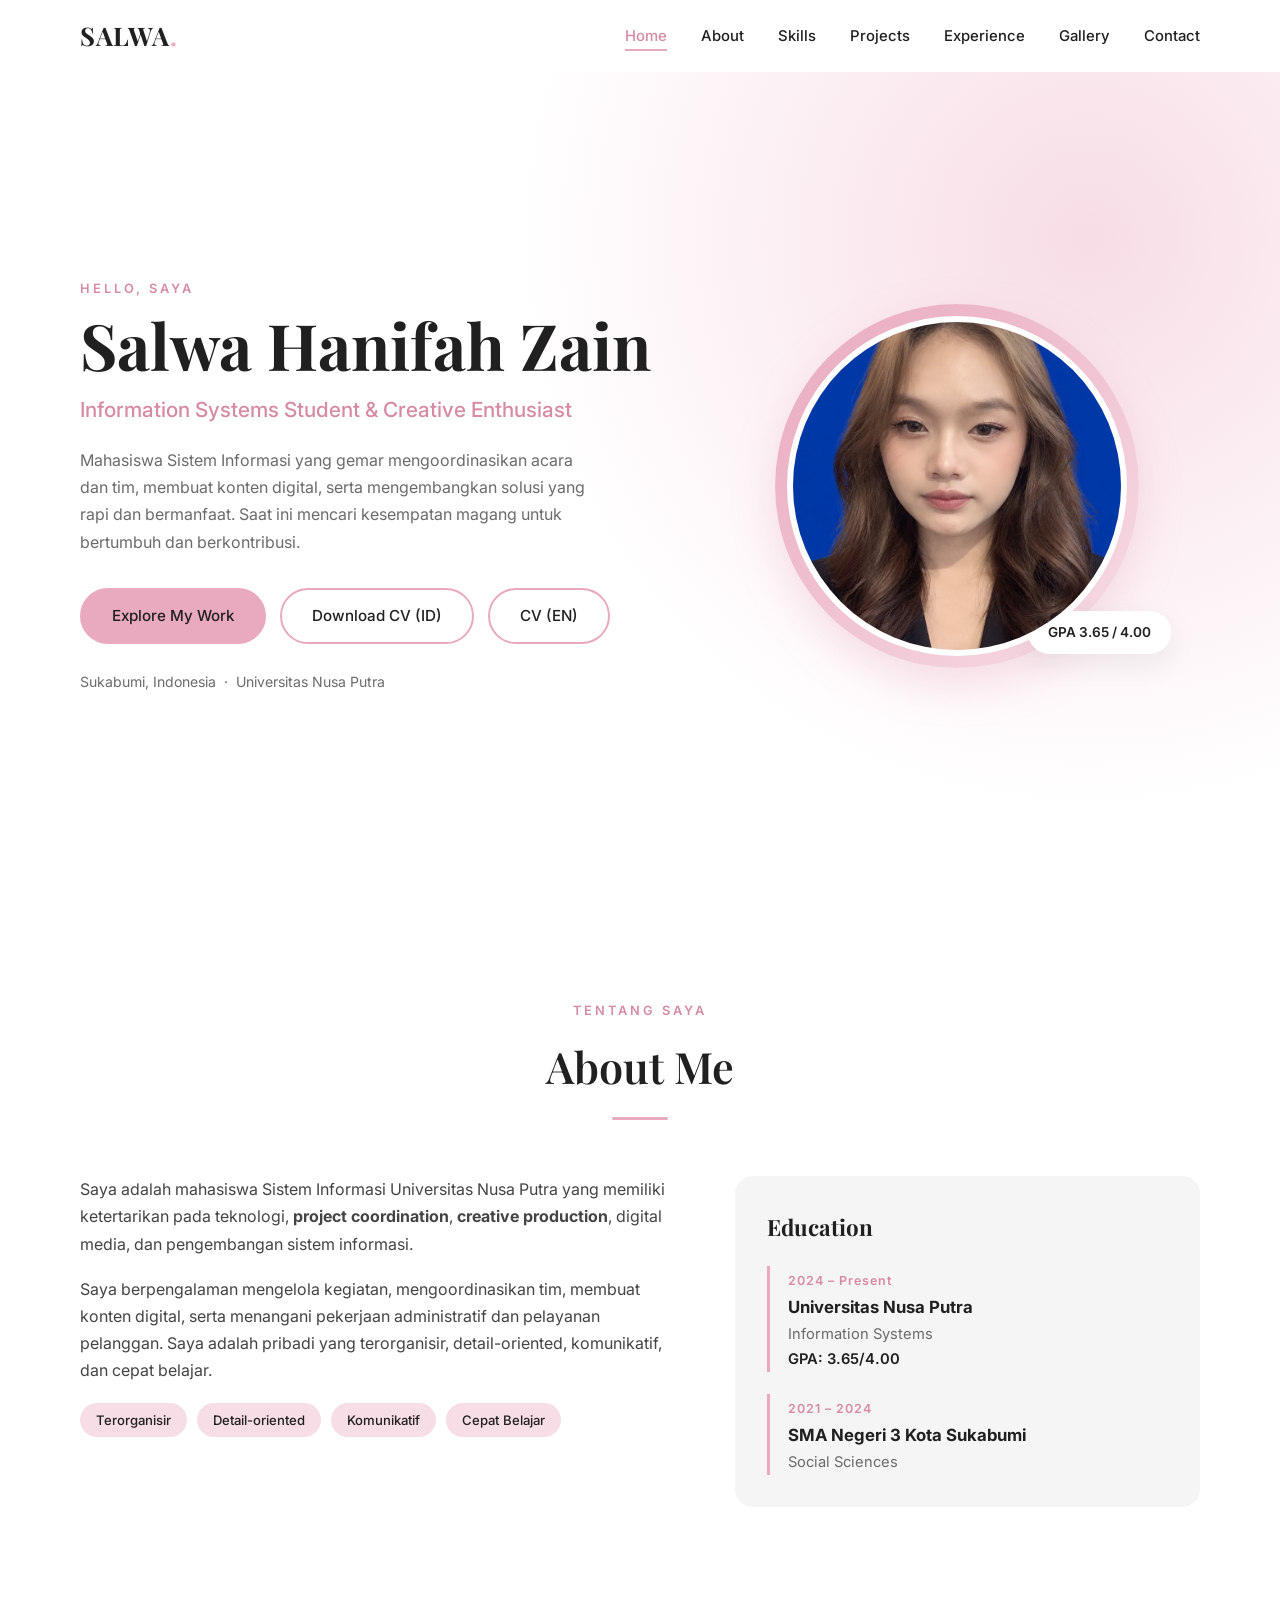
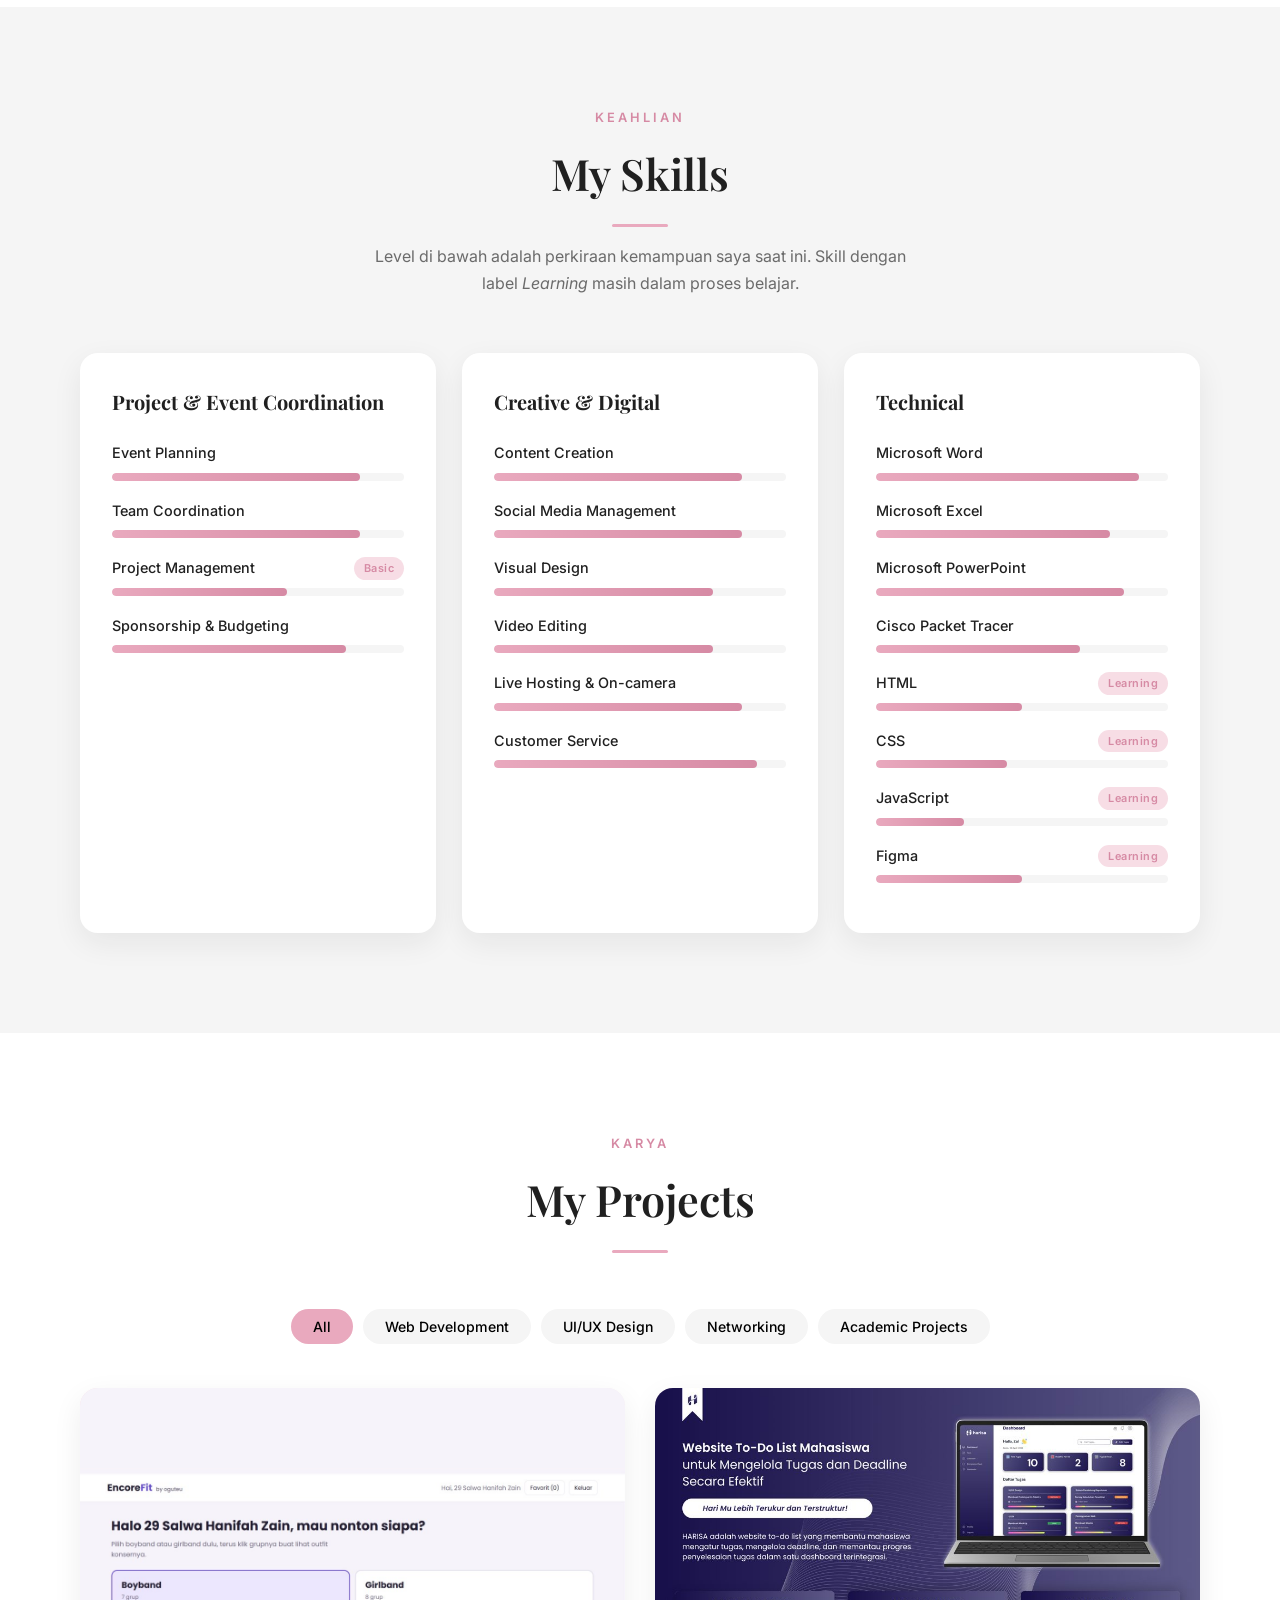
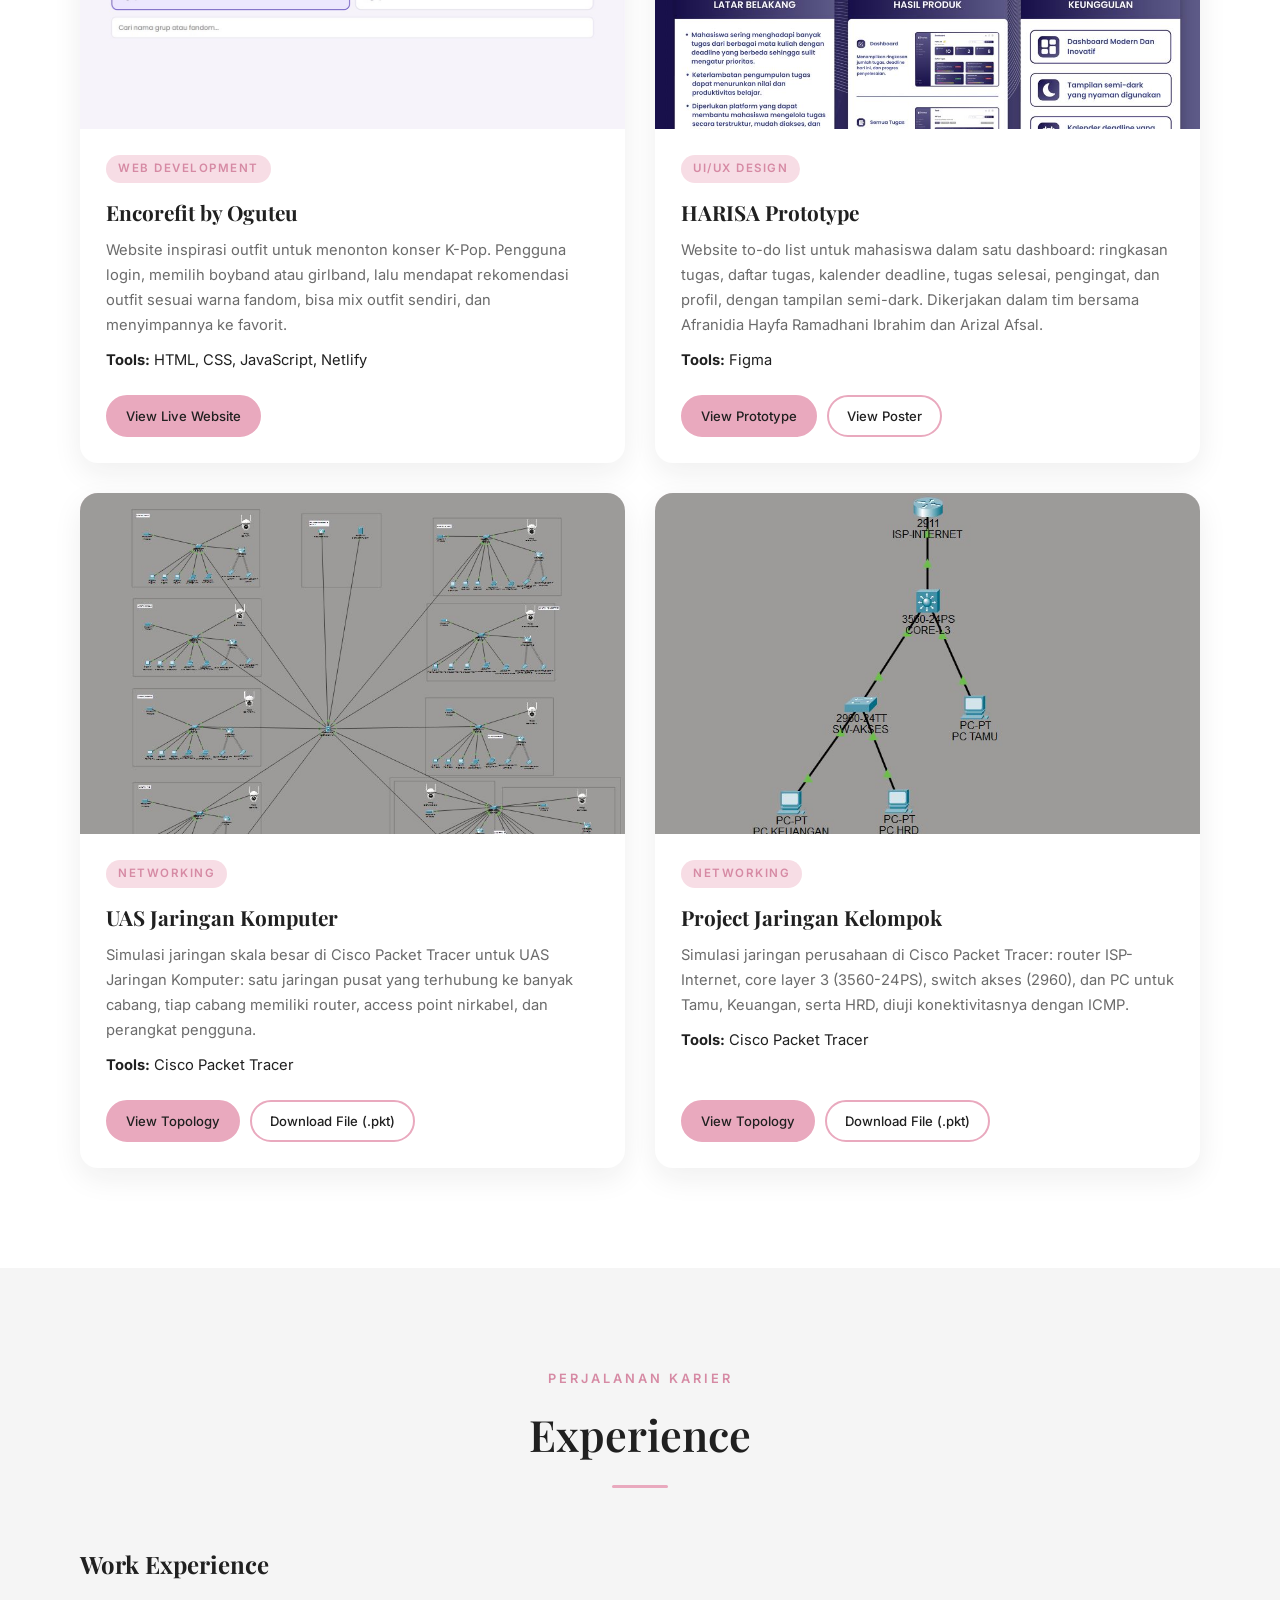
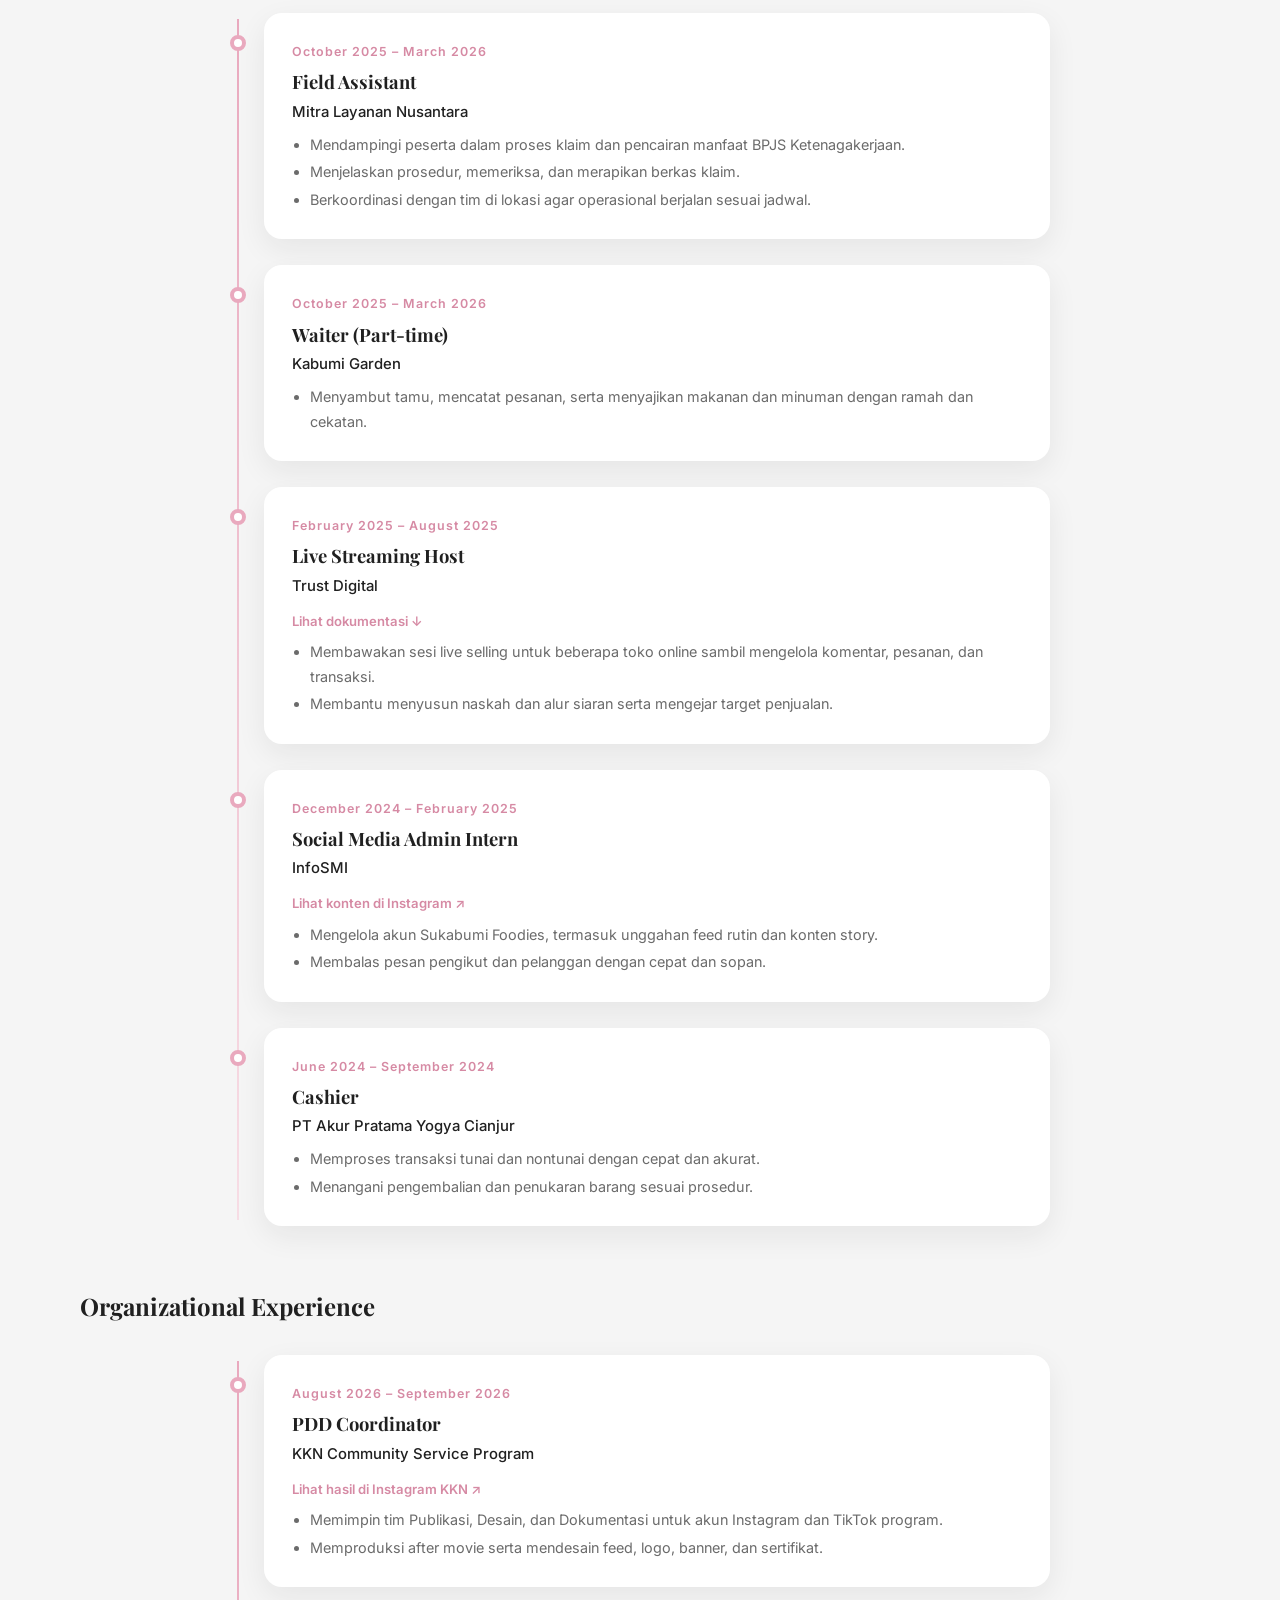
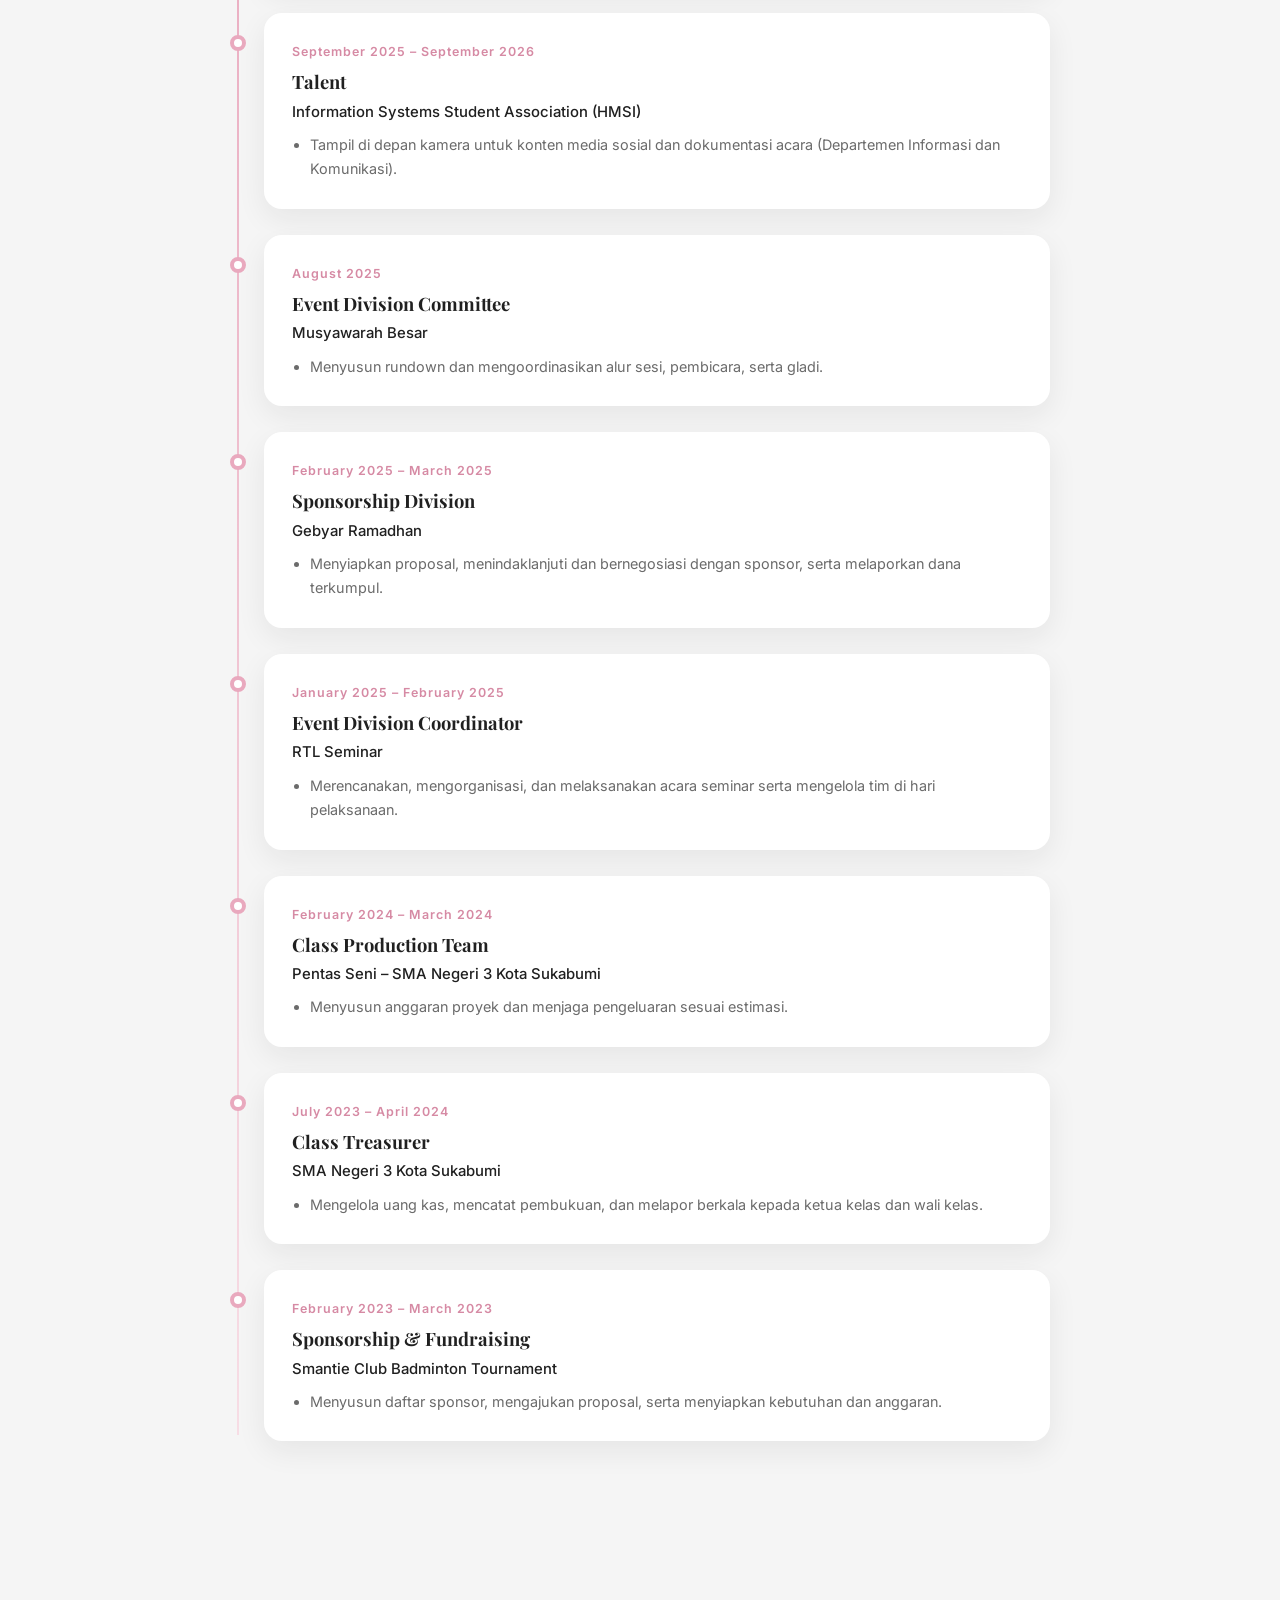
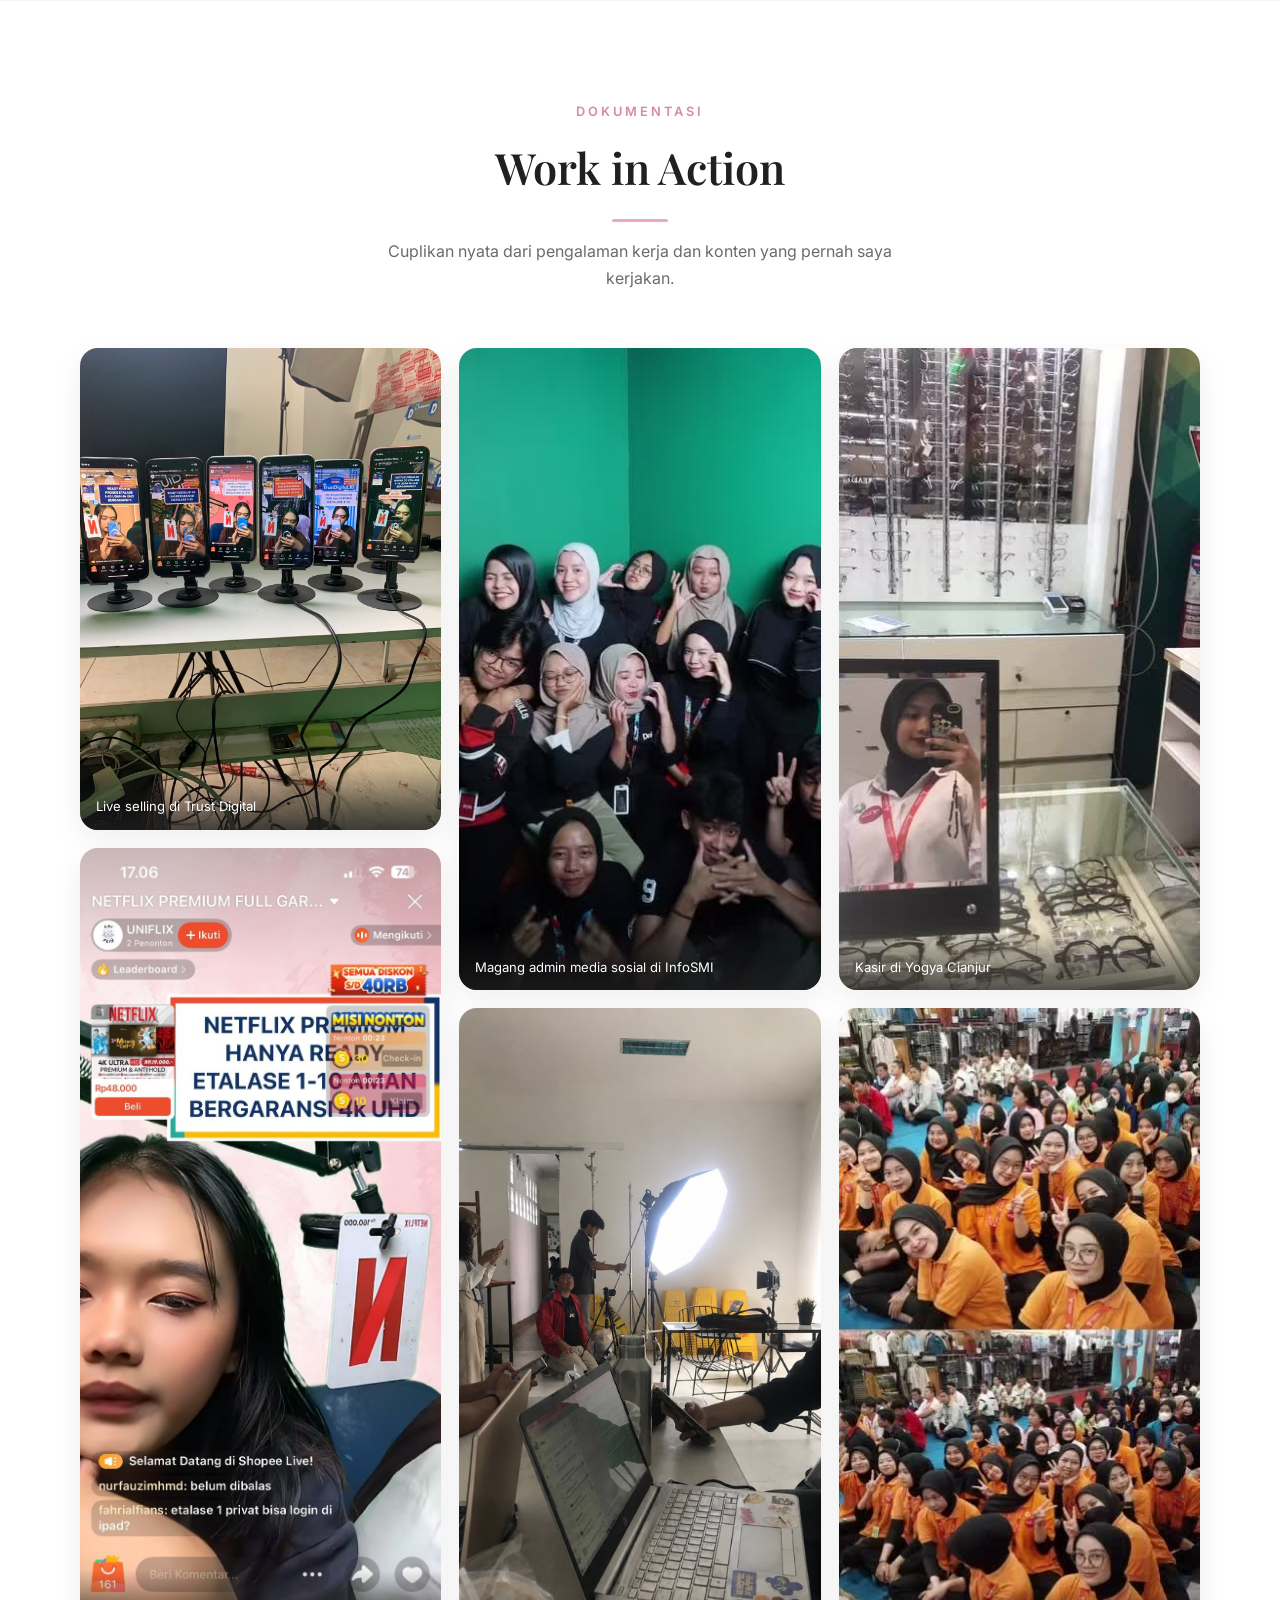
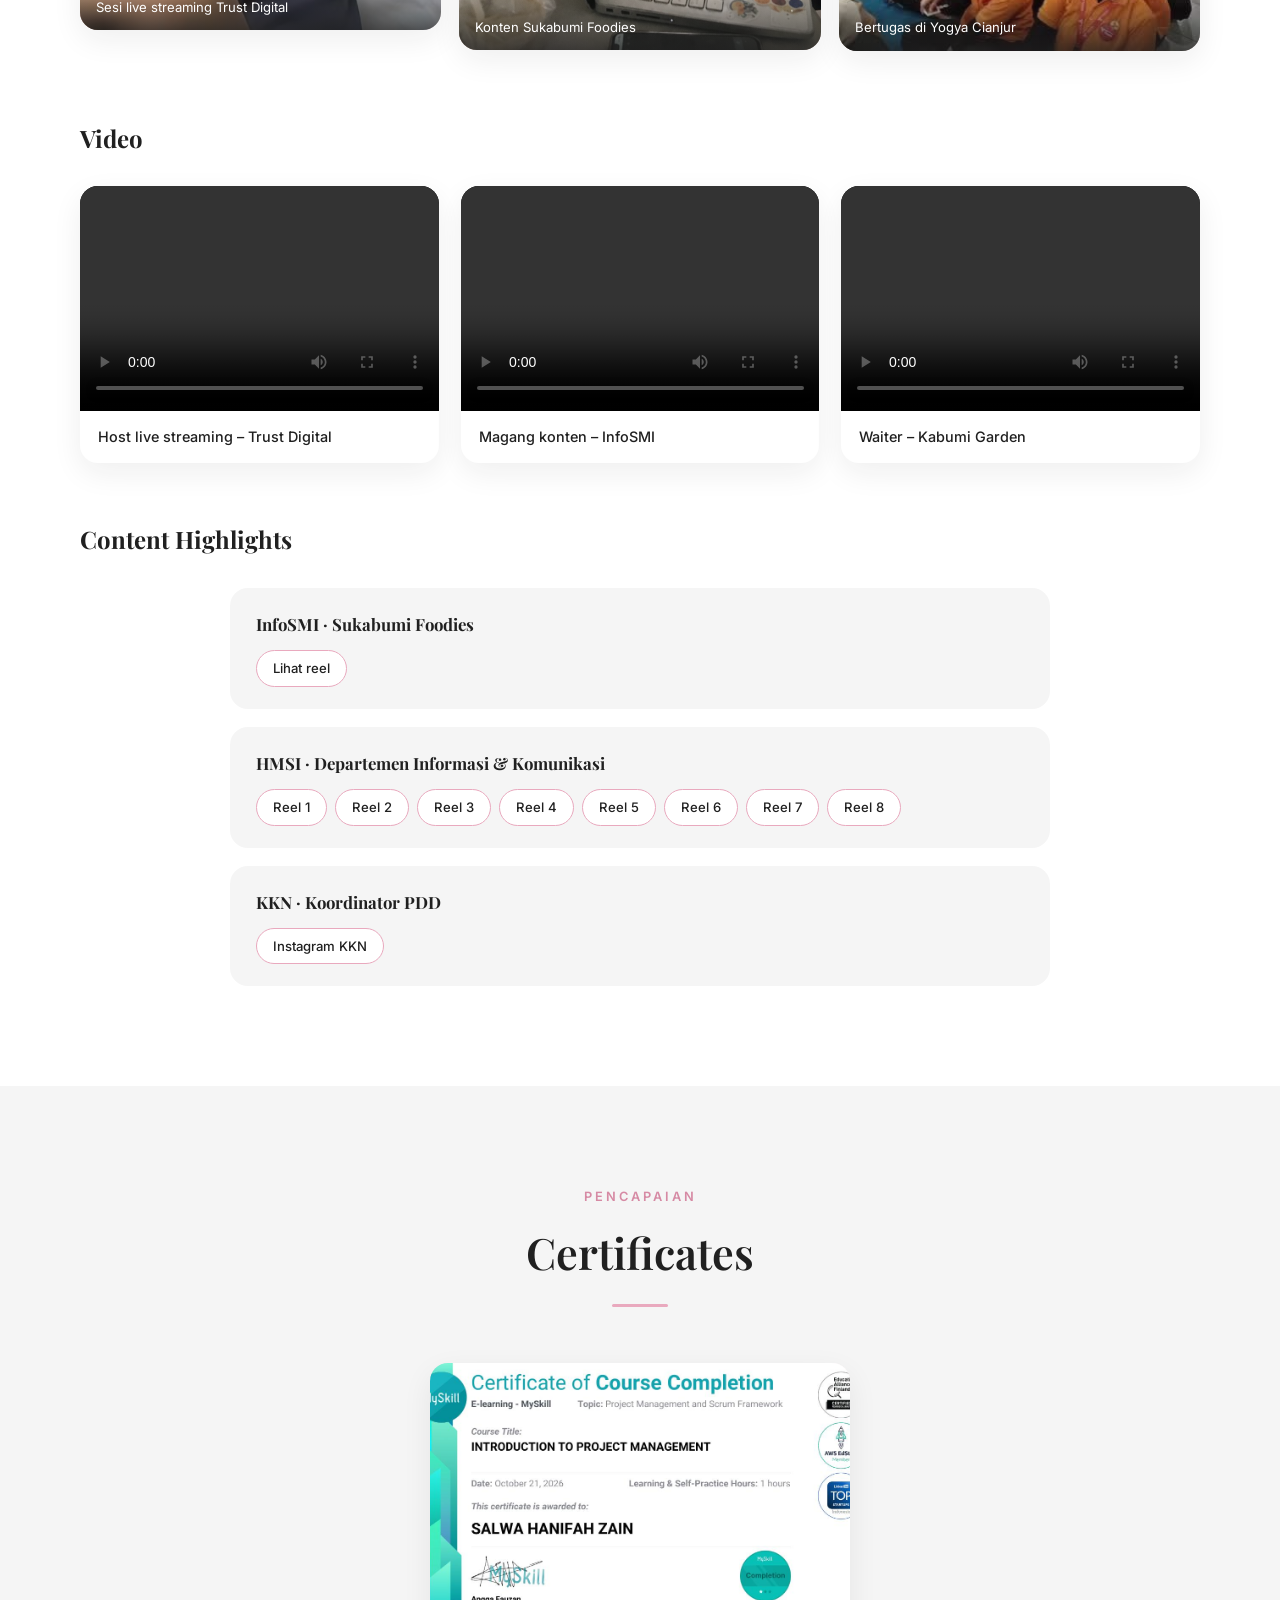
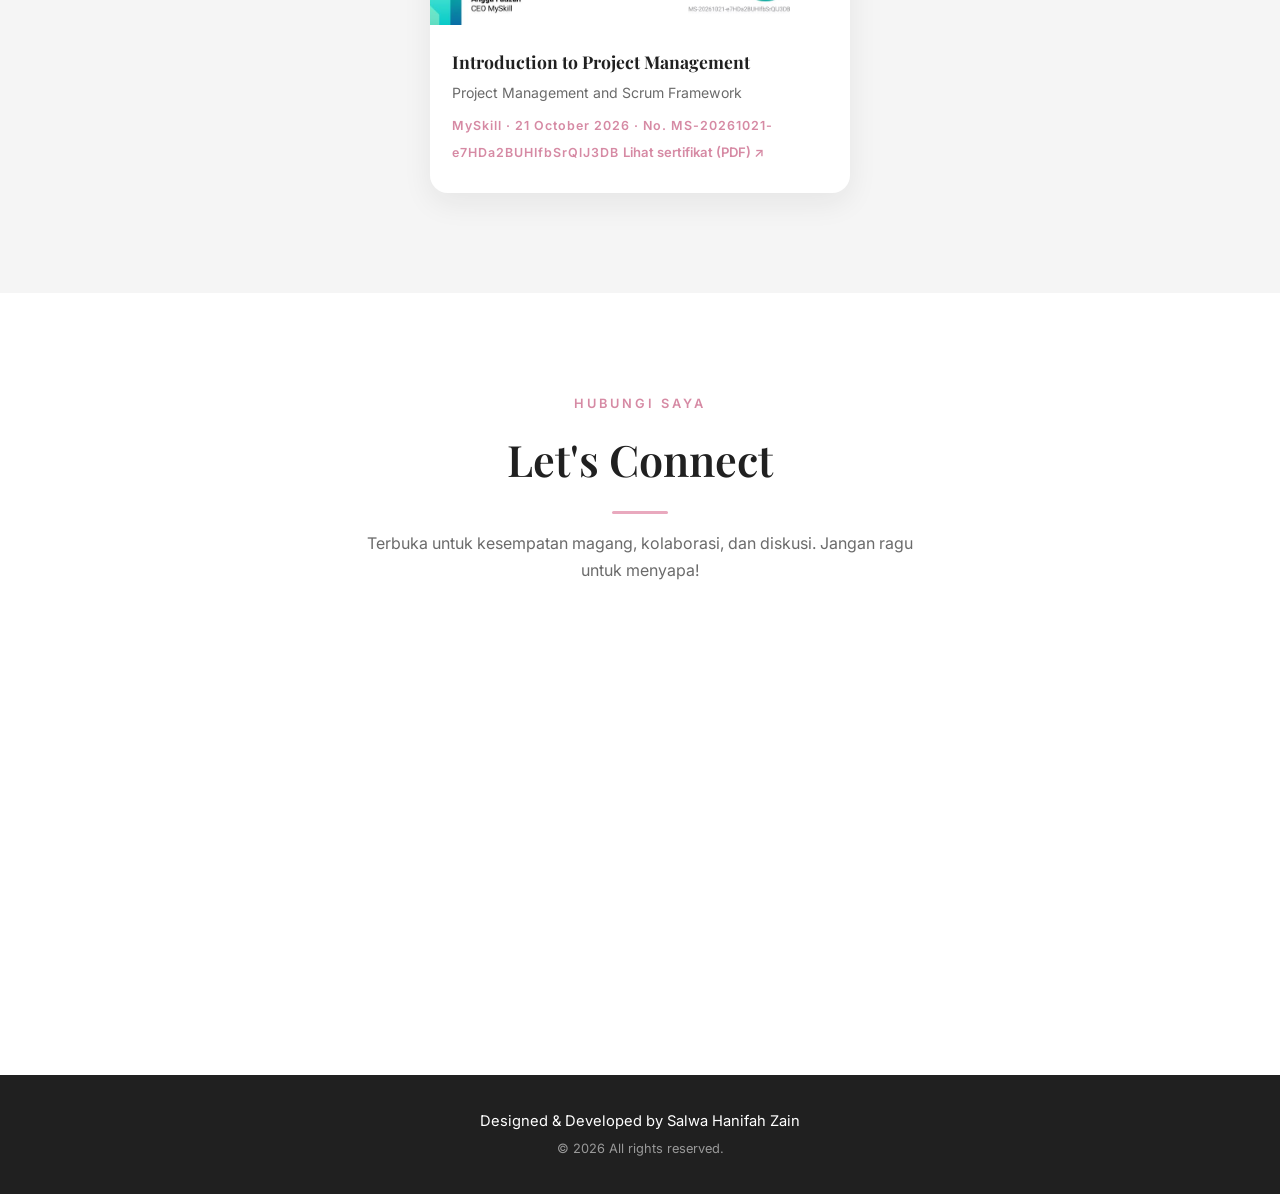
==== commit c90248d3: "Add files via upload" ====
--- a/index.html
+++ b/index.html
@@ -58,9 +58,9 @@
           </p>
           <div class="hero-buttons fade-in" style="--d:0.7s">
             <a href="#projects" class="btn btn-primary">Explore My Work</a>
-            <!-- Letakkan file CV di: assets/cv/Salwa-Hanifah-Zain-CV.pdf -->
-            <a href="assets/cv/CV-Salwa-Hanifah-Zain-ID.pdf" class="btn btn-outline" download>Download CV (ID)</a>
-            <a href="assets/cv/CV-Salwa-Hanifah-Zain-EN.pdf" class="btn btn-outline" download>CV (EN)</a>
+            <!-- Letakkan file CV di: Salwa-Hanifah-Zain-CV.pdf -->
+            <a href="CV-Salwa-Hanifah-Zain-ID.pdf" class="btn btn-outline" download>Download CV (ID)</a>
+            <a href="CV-Salwa-Hanifah-Zain-EN.pdf" class="btn btn-outline" download>CV (EN)</a>
           </div>
           <p class="hero-meta fade-in" style="--d:0.85s">Sukabumi, Indonesia &nbsp;·&nbsp; Universitas Nusa Putra</p>
         </div>
@@ -68,8 +68,8 @@
         <div class="hero-photo fade-in" style="--d:0.4s">
           <div class="photo-ring">
             <div class="photo-frame">
-              <!-- Ganti dengan foto asli: assets/images/profile.jpg -->
-              <img src="assets/images/profile.jpg" alt="Foto profil Salwa Hanifah Zain" data-fallback="SH">
+              <!-- Ganti dengan foto asli: profile.jpg -->
+              <img src="profile.jpg" alt="Foto profil Salwa Hanifah Zain" data-fallback="SH">
               <span class="photo-placeholder">SH</span>
             </div>
           </div>
@@ -193,7 +193,7 @@
         </div>
 
         <!--
-          CARA GANTI THUMBNAIL: simpan screenshot di assets/images/projects/
+          CARA GANTI THUMBNAIL: simpan screenshot di 
           lalu samakan nama file pada atribut src di bawah.
           CARA ISI LINK: ganti href="#" dengan link asli (demo / GitHub).
         -->
@@ -201,7 +201,7 @@
 
           <article class="project-card reveal" data-category="web academic">
             <div class="thumb">
-              <img src="assets/images/projects/encorefit.jpg" alt="Tampilan website Encorefit by Oguteu" loading="lazy">
+              <img src="encorefit.jpg" alt="Tampilan website Encorefit by Oguteu" loading="lazy">
               <span class="thumb-label">Encorefit by Oguteu</span>
             </div>
             <div class="project-body">
@@ -217,7 +217,7 @@
 
           <article class="project-card reveal" data-category="uiux academic">
             <div class="thumb">
-              <img src="assets/images/projects/harisa-poster.jpg" alt="Poster project HARISA" loading="lazy">
+              <img src="harisa-poster.jpg" alt="Poster project HARISA" loading="lazy">
               <span class="thumb-label">HARISA Prototype</span>
             </div>
             <div class="project-body">
@@ -227,14 +227,14 @@
               <p class="tools"><strong>Tools:</strong> Figma</p>
               <div class="project-links">
                 <a href="https://www.figma.com/proto/jpFRzpJVS99QjLxQAJqVGu/HARISA?node-id=0-1&t=Ys1GTexf6wWAhTm3-1" class="btn btn-sm btn-primary" target="_blank" rel="noopener">View Prototype</a>
-                <a href="assets/images/projects/harisa-poster.jpg" class="btn btn-sm btn-outline" target="_blank" rel="noopener">View Poster</a>
+                <a href="harisa-poster.jpg" class="btn btn-sm btn-outline" target="_blank" rel="noopener">View Poster</a>
               </div>
             </div>
           </article>
 
           <article class="project-card reveal" data-category="network academic">
             <div class="thumb">
-              <img src="assets/images/projects/network-uas.jpg" alt="Topologi jaringan UAS" loading="lazy">
+              <img src="network-uas.jpg" alt="Topologi jaringan UAS" loading="lazy">
               <span class="thumb-label">UAS Jaringan Komputer</span>
             </div>
             <div class="project-body">
@@ -243,15 +243,15 @@
               <p>Simulasi jaringan skala besar di Cisco Packet Tracer untuk UAS Jaringan Komputer: satu jaringan pusat yang terhubung ke banyak cabang, tiap cabang memiliki router, access point nirkabel, dan perangkat pengguna.</p>
               <p class="tools"><strong>Tools:</strong> Cisco Packet Tracer</p>
               <div class="project-links">
-                <a href="assets/images/projects/network-uas.jpg" class="btn btn-sm btn-primary" target="_blank" rel="noopener">View Topology</a>
-                <a href="assets/files/UAS-Jarkom-Salwa.pkt" class="btn btn-sm btn-outline" download>Download File (.pkt)</a>
+                <a href="network-uas.jpg" class="btn btn-sm btn-primary" target="_blank" rel="noopener">View Topology</a>
+                <a href="UAS-Jarkom-Salwa.pkt" class="btn btn-sm btn-outline" download>Download File (.pkt)</a>
               </div>
             </div>
           </article>
 
           <article class="project-card reveal" data-category="network academic">
             <div class="thumb">
-              <img src="assets/images/projects/network-kelompok.jpg" alt="Topologi jaringan kelompok" loading="lazy">
+              <img src="network-kelompok.jpg" alt="Topologi jaringan kelompok" loading="lazy">
               <span class="thumb-label">Project Jaringan Kelompok</span>
             </div>
             <div class="project-body">
@@ -260,8 +260,8 @@
               <p>Simulasi jaringan perusahaan di Cisco Packet Tracer: router ISP-Internet, core layer 3 (3560-24PS), switch akses (2960), dan PC untuk Tamu, Keuangan, serta HRD, diuji konektivitasnya dengan ICMP.</p>
               <p class="tools"><strong>Tools:</strong> Cisco Packet Tracer</p>
               <div class="project-links">
-                <a href="assets/images/projects/network-kelompok.jpg" class="btn btn-sm btn-primary" target="_blank" rel="noopener">View Topology</a>
-                <a href="assets/files/Jaringan-Kelompok.pkt" class="btn btn-sm btn-outline" download>Download File (.pkt)</a>
+                <a href="network-kelompok.jpg" class="btn btn-sm btn-primary" target="_blank" rel="noopener">View Topology</a>
+                <a href="Jaringan-Kelompok.pkt" class="btn btn-sm btn-outline" download>Download File (.pkt)</a>
               </div>
             </div>
           </article>
@@ -464,18 +464,18 @@
           <p class="section-sub">Cuplikan nyata dari pengalaman kerja dan konten yang pernah saya kerjakan.</p>
         </div>
         <div class="gallery">
-          <figure class="g-item reveal"><img src="assets/images/gallery/trust-live-1.jpg" alt="Live selling di Trust Digital" loading="lazy"><figcaption>Live selling di Trust Digital</figcaption></figure>
-          <figure class="g-item reveal"><img src="assets/images/gallery/trust-live-2.jpg" alt="Sesi live streaming Trust Digital" loading="lazy"><figcaption>Sesi live streaming Trust Digital</figcaption></figure>
-          <figure class="g-item reveal"><img src="assets/images/gallery/infosmi-1.jpg" alt="Magang admin media sosial di InfoSMI" loading="lazy"><figcaption>Magang admin media sosial di InfoSMI</figcaption></figure>
-          <figure class="g-item reveal"><img src="assets/images/gallery/infosmi-2.jpg" alt="Konten Sukabumi Foodies" loading="lazy"><figcaption>Konten Sukabumi Foodies</figcaption></figure>
-          <figure class="g-item reveal"><img src="assets/images/gallery/yogya-1.jpg" alt="Kasir di Yogya Cianjur" loading="lazy"><figcaption>Kasir di Yogya Cianjur</figcaption></figure>
-          <figure class="g-item reveal"><img src="assets/images/gallery/yogya-2.jpg" alt="Bertugas di Yogya Cianjur" loading="lazy"><figcaption>Bertugas di Yogya Cianjur</figcaption></figure>
+          <figure class="g-item reveal"><img src="trust-live-1.jpg" alt="Live selling di Trust Digital" loading="lazy"><figcaption>Live selling di Trust Digital</figcaption></figure>
+          <figure class="g-item reveal"><img src="trust-live-2.jpg" alt="Sesi live streaming Trust Digital" loading="lazy"><figcaption>Sesi live streaming Trust Digital</figcaption></figure>
+          <figure class="g-item reveal"><img src="infosmi-1.jpg" alt="Magang admin media sosial di InfoSMI" loading="lazy"><figcaption>Magang admin media sosial di InfoSMI</figcaption></figure>
+          <figure class="g-item reveal"><img src="infosmi-2.jpg" alt="Konten Sukabumi Foodies" loading="lazy"><figcaption>Konten Sukabumi Foodies</figcaption></figure>
+          <figure class="g-item reveal"><img src="yogya-1.jpg" alt="Kasir di Yogya Cianjur" loading="lazy"><figcaption>Kasir di Yogya Cianjur</figcaption></figure>
+          <figure class="g-item reveal"><img src="yogya-2.jpg" alt="Bertugas di Yogya Cianjur" loading="lazy"><figcaption>Bertugas di Yogya Cianjur</figcaption></figure>
         </div>
         <h3 class="sub-title reveal">Video</h3>
         <div class="videos">
-          <div class="video-card reveal"><div class="video-wrap"><video controls preload="metadata" playsinline aria-label="Host live streaming – Trust Digital" src="assets/videos/trust-digital.mp4"></video></div><p>Host live streaming – Trust Digital</p></div>
-          <div class="video-card reveal"><div class="video-wrap"><video controls preload="metadata" playsinline aria-label="Magang konten – InfoSMI" src="assets/videos/infosmi.mp4"></video></div><p>Magang konten – InfoSMI</p></div>
-          <div class="video-card reveal"><div class="video-wrap"><video controls preload="metadata" playsinline aria-label="Waiter – Kabumi Garden" src="assets/videos/kabumi-garden.mp4"></video></div><p>Waiter – Kabumi Garden</p></div>
+          <div class="video-card reveal"><div class="video-wrap"><video controls preload="metadata" playsinline aria-label="Host live streaming – Trust Digital" src="trust-digital.mp4"></video></div><p>Host live streaming – Trust Digital</p></div>
+          <div class="video-card reveal"><div class="video-wrap"><video controls preload="metadata" playsinline aria-label="Magang konten – InfoSMI" src="infosmi.mp4"></video></div><p>Magang konten – InfoSMI</p></div>
+          <div class="video-card reveal"><div class="video-wrap"><video controls preload="metadata" playsinline aria-label="Waiter – Kabumi Garden" src="kabumi-garden.mp4"></video></div><p>Waiter – Kabumi Garden</p></div>
         </div>
         <h3 class="sub-title reveal">Content Highlights</h3>
         <div class="content-links reveal">
@@ -497,15 +497,15 @@
         <div class="cert-grid">
           <article class="cert-card reveal">
             <div class="cert-img">
-              <!-- Ganti dengan gambar sertifikat: assets/images/certificates/cert-1.jpg -->
-              <img src="assets/images/certificates/cert-1.jpg" alt="Sertifikat Introduction to Project Management" loading="lazy">
+              <!-- Ganti dengan gambar sertifikat: cert-1.jpg -->
+              <img src="cert-1.jpg" alt="Sertifikat Introduction to Project Management" loading="lazy">
               <span class="thumb-label">Certificate 1</span>
             </div>
             <div class="cert-body">
               <h3>Introduction to Project Management</h3>
               <p>Project Management and Scrum Framework</p>
               <span class="date">MySkill · 21 October 2026 · No. MS-20261021-e7HDa2BUHIfbSrQlJ3DB</span>
-              <a class="tl-link" href="assets/images/certificates/sertifikate_project_management.pdf" target="_blank" rel="noopener">Lihat sertifikat (PDF) ↗</a>
+              <a class="tl-link" href="sertifikate_project_management.pdf" target="_blank" rel="noopener">Lihat sertifikat (PDF) ↗</a>
             </div>
           </article>
         </div>
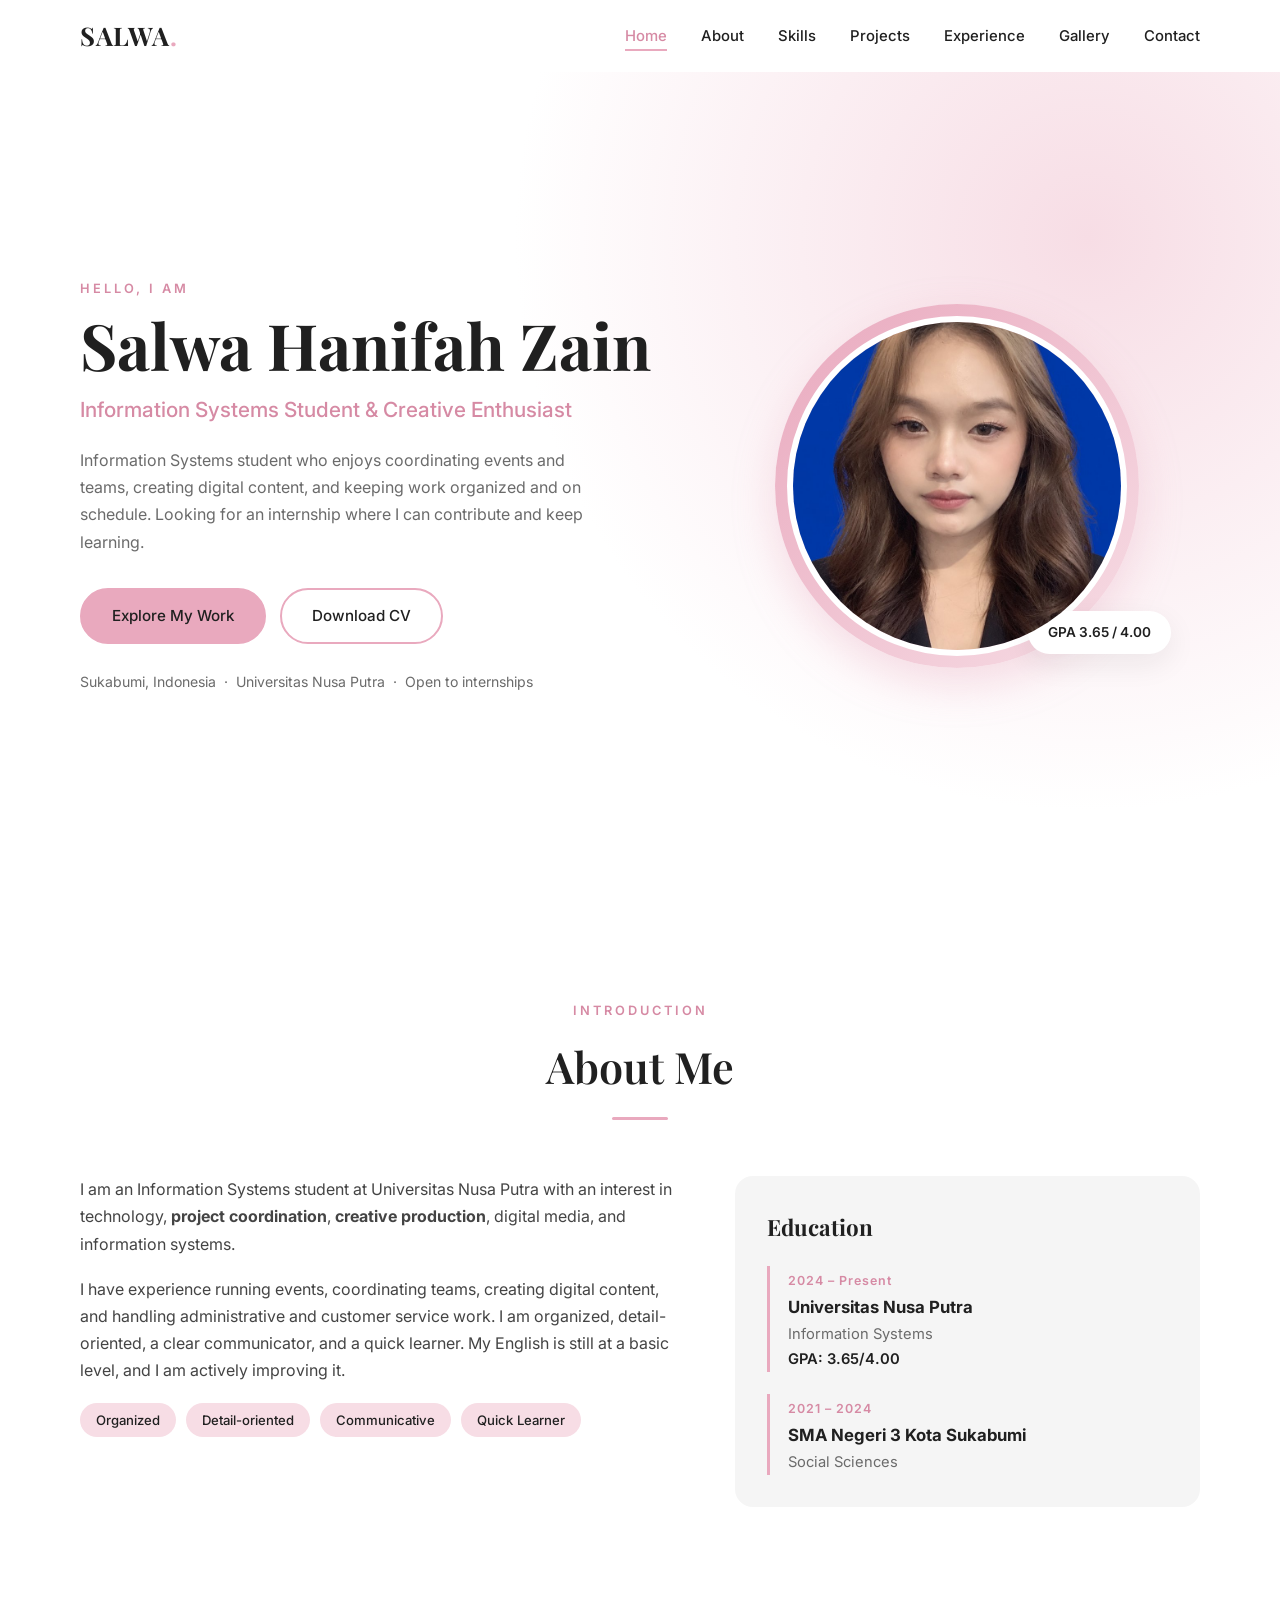
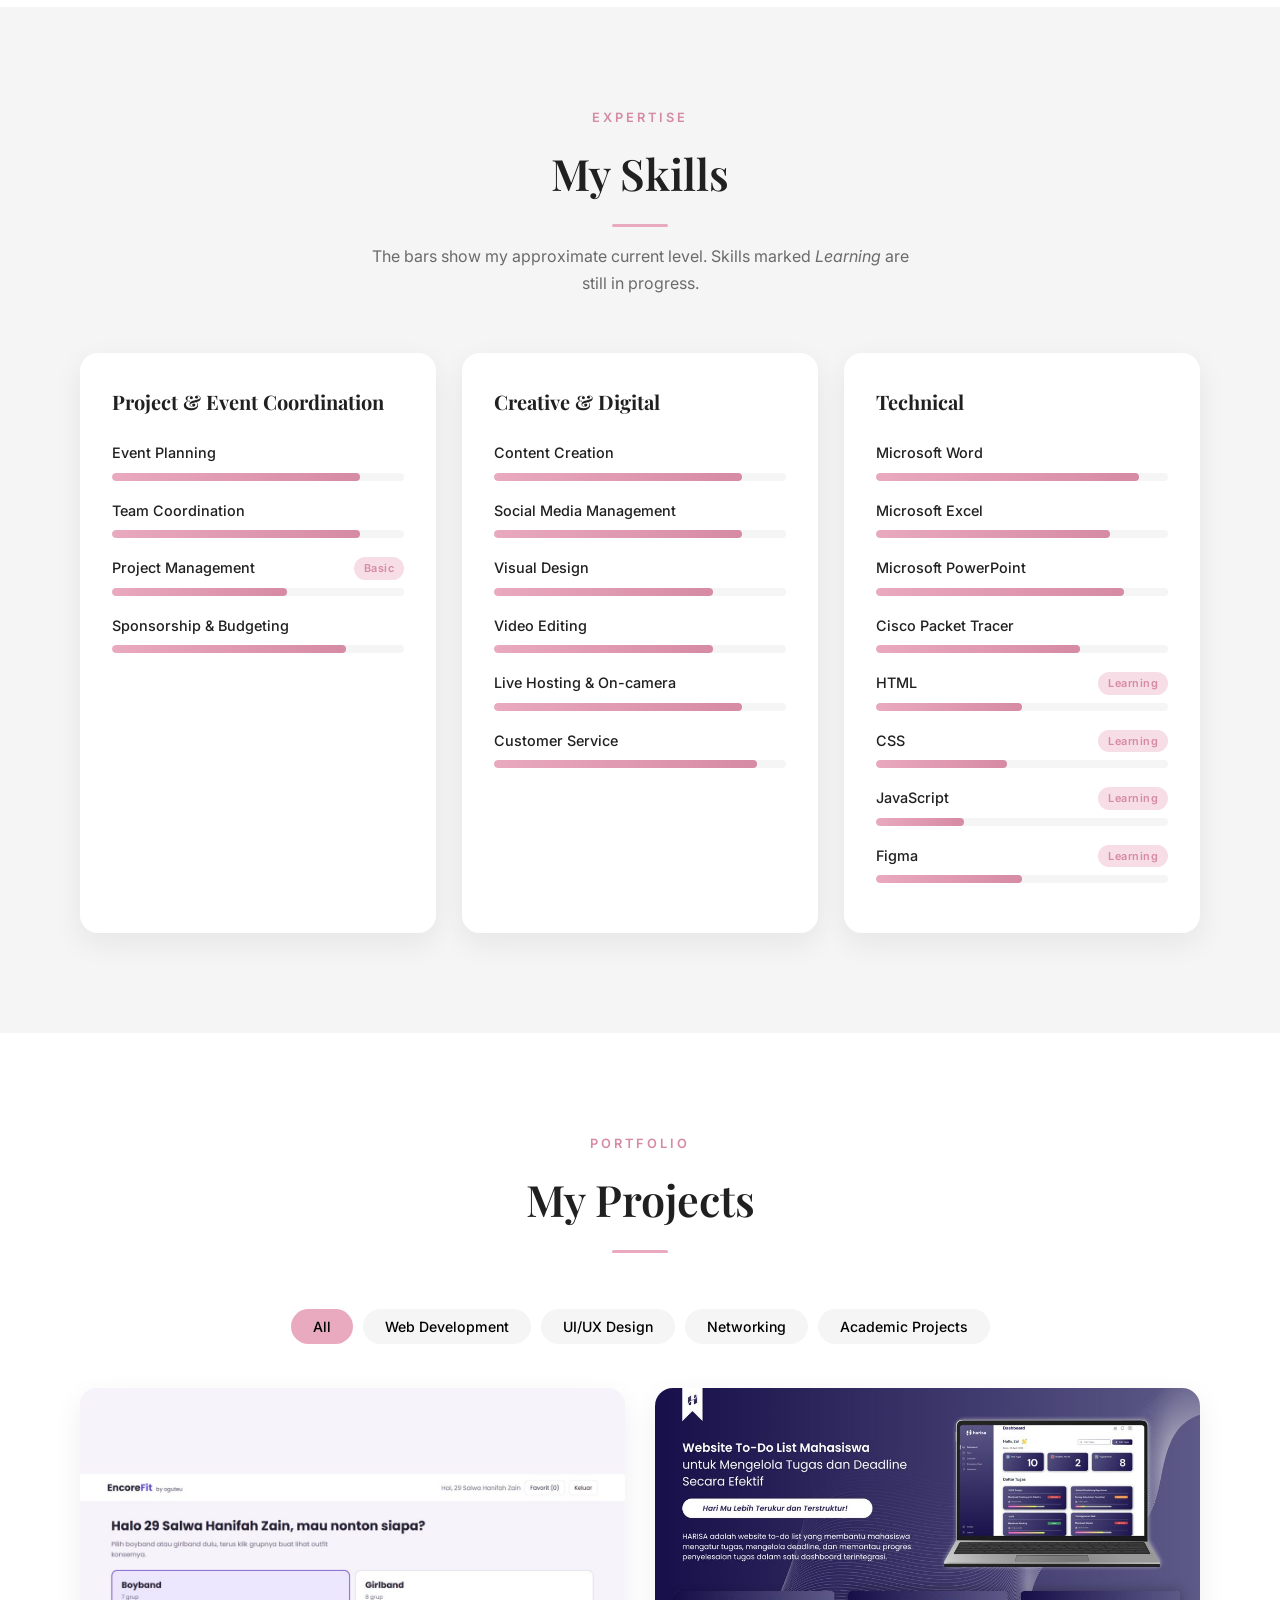
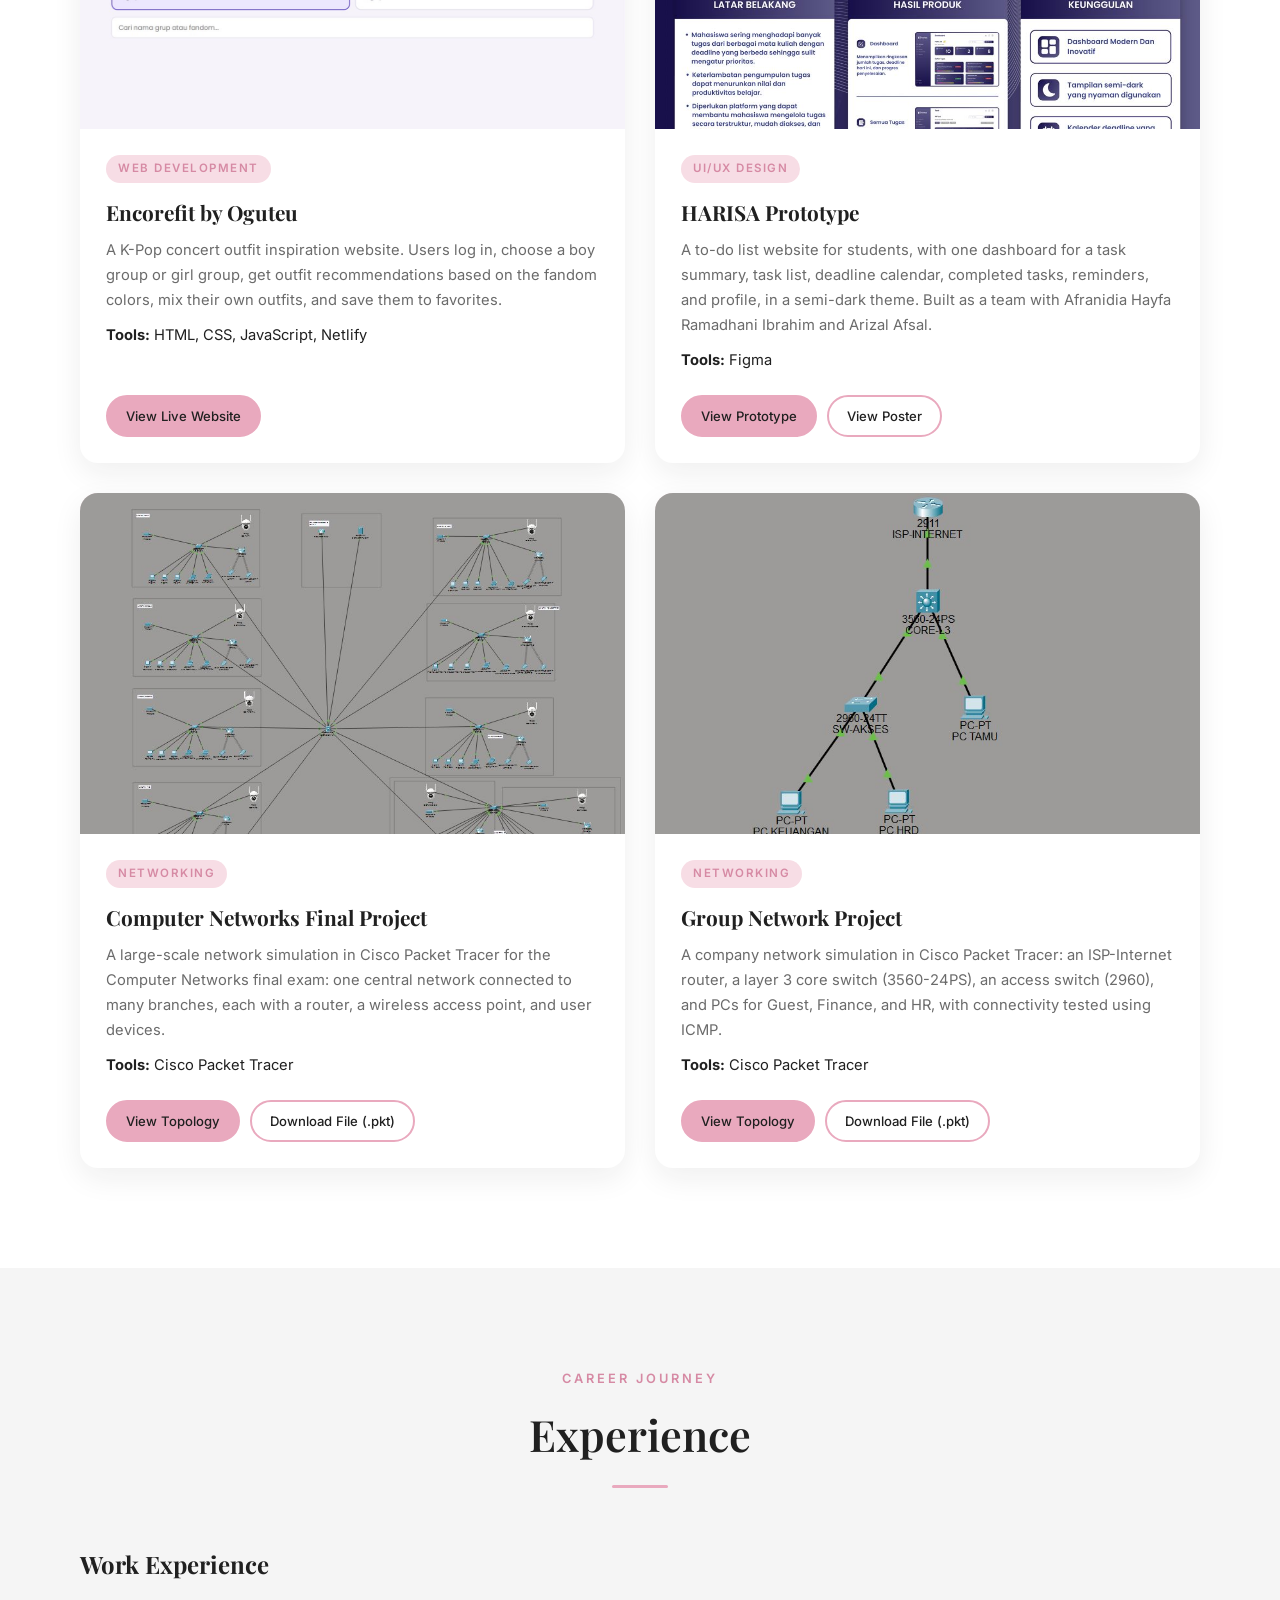
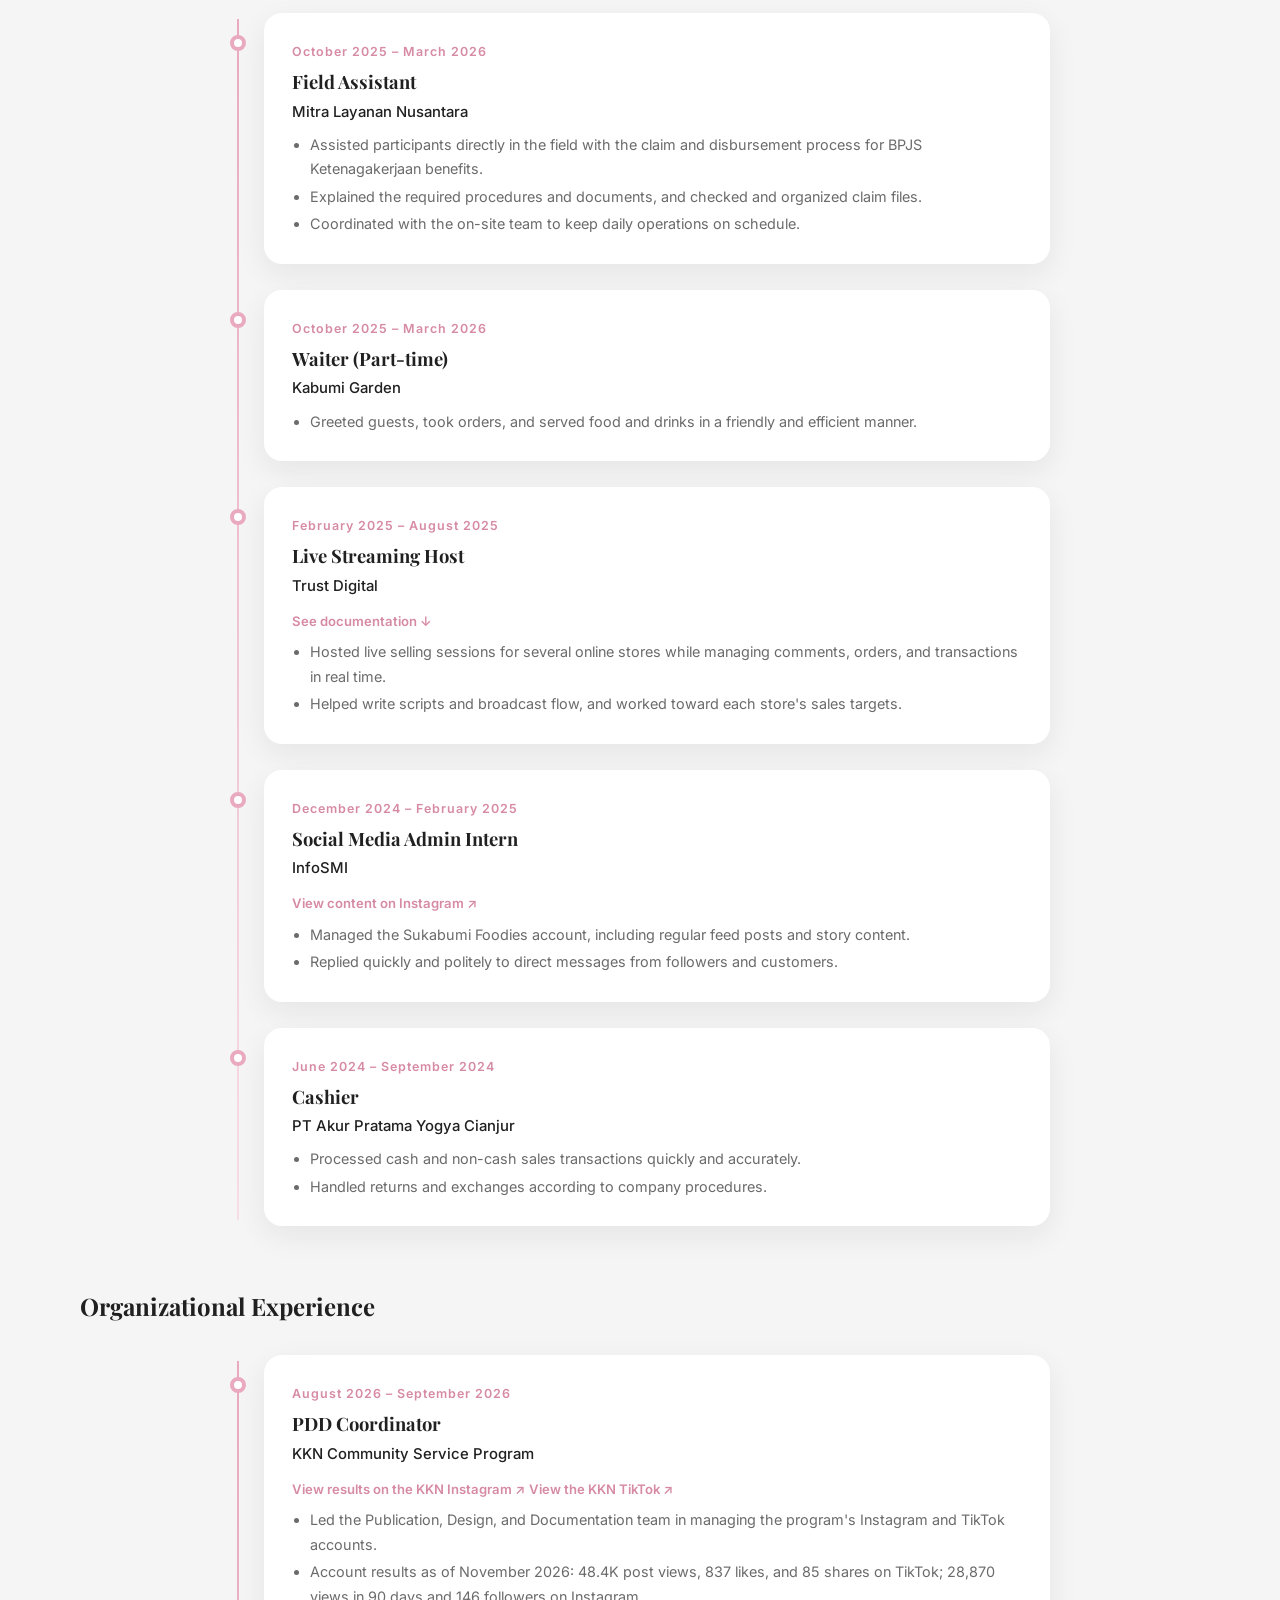
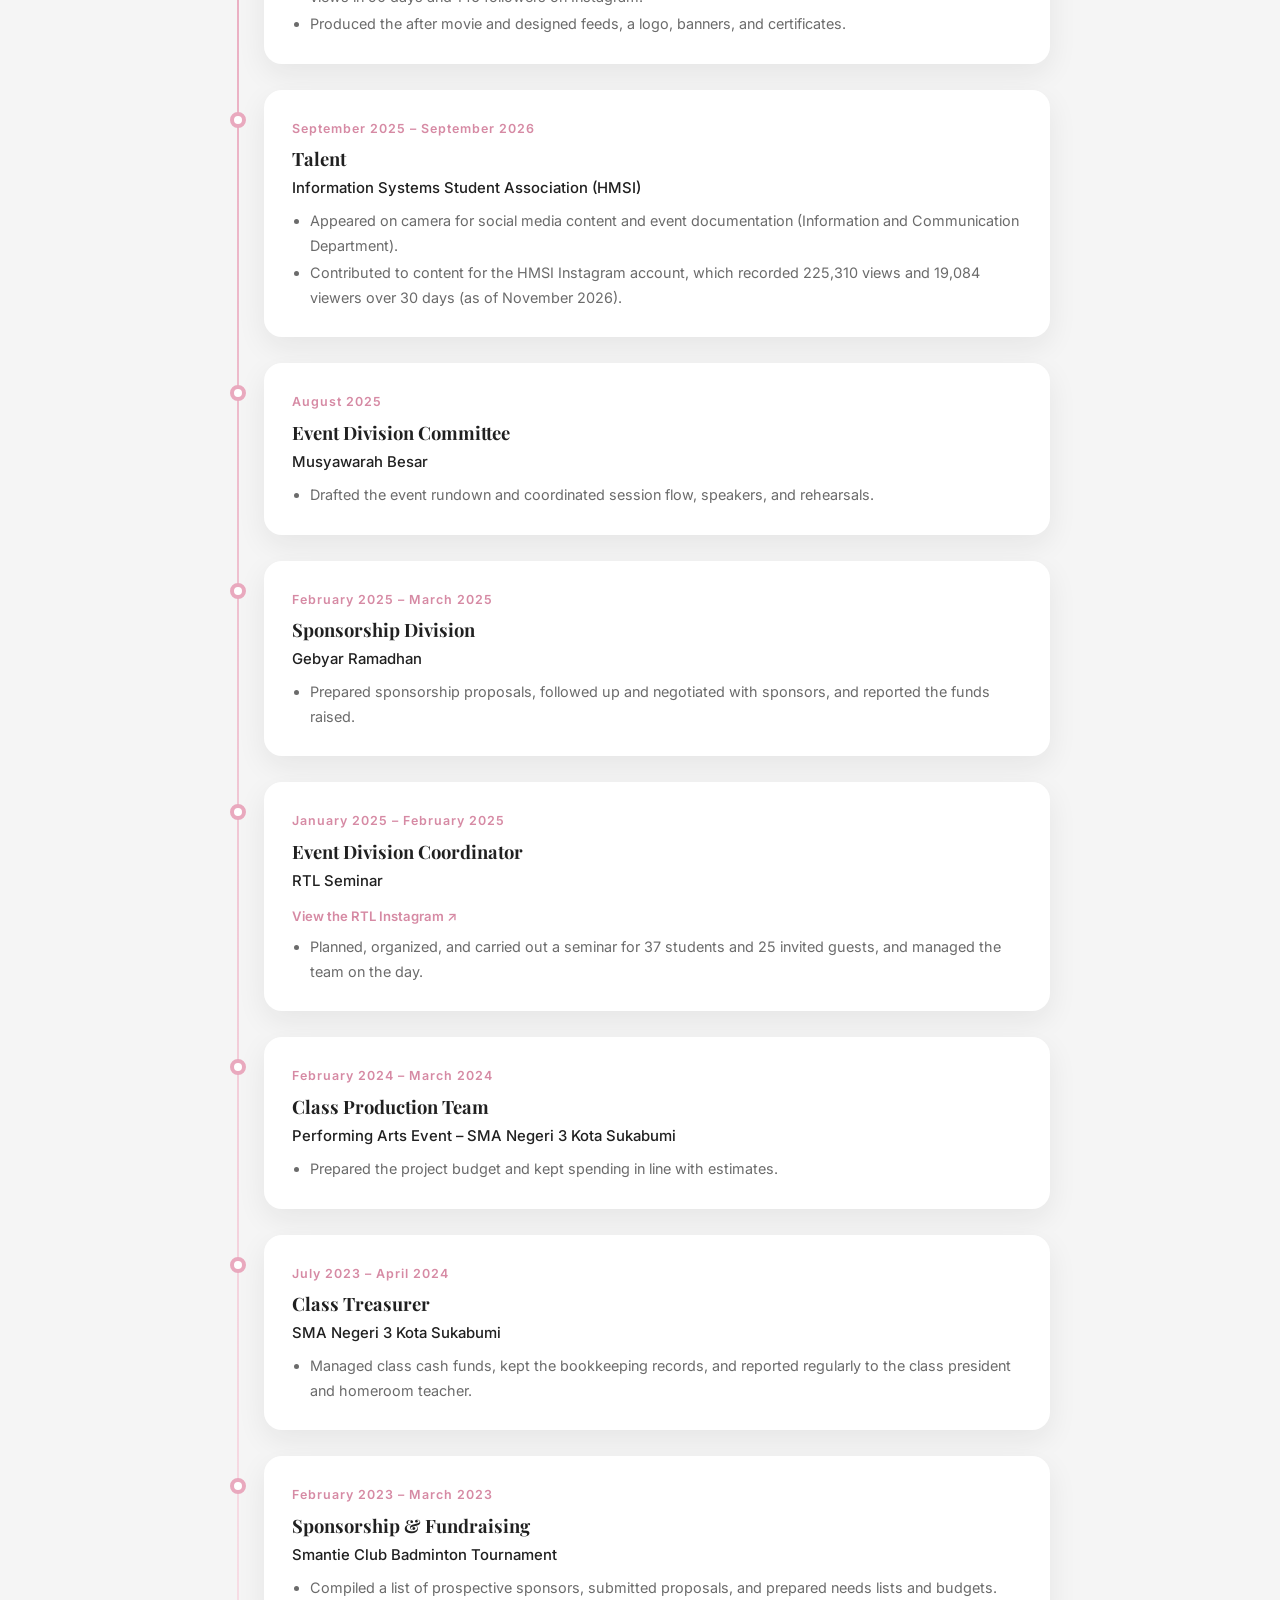
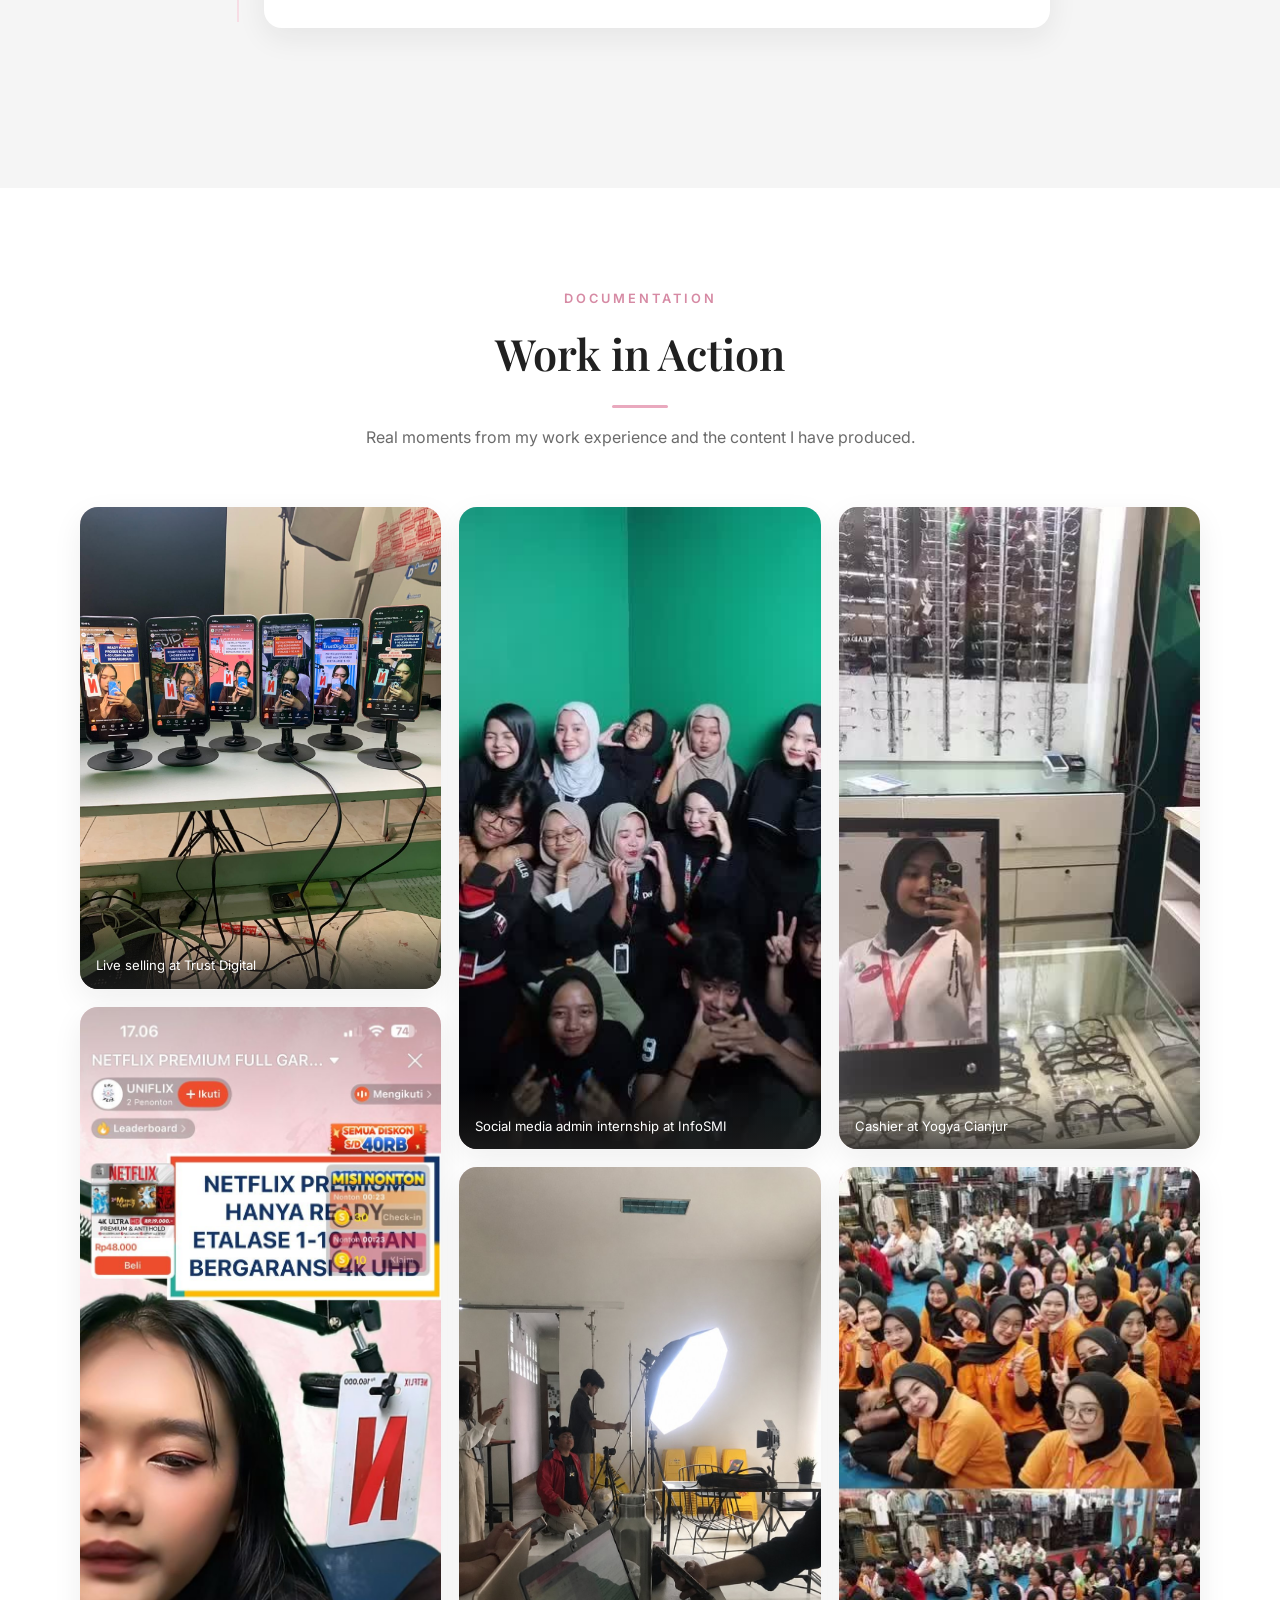
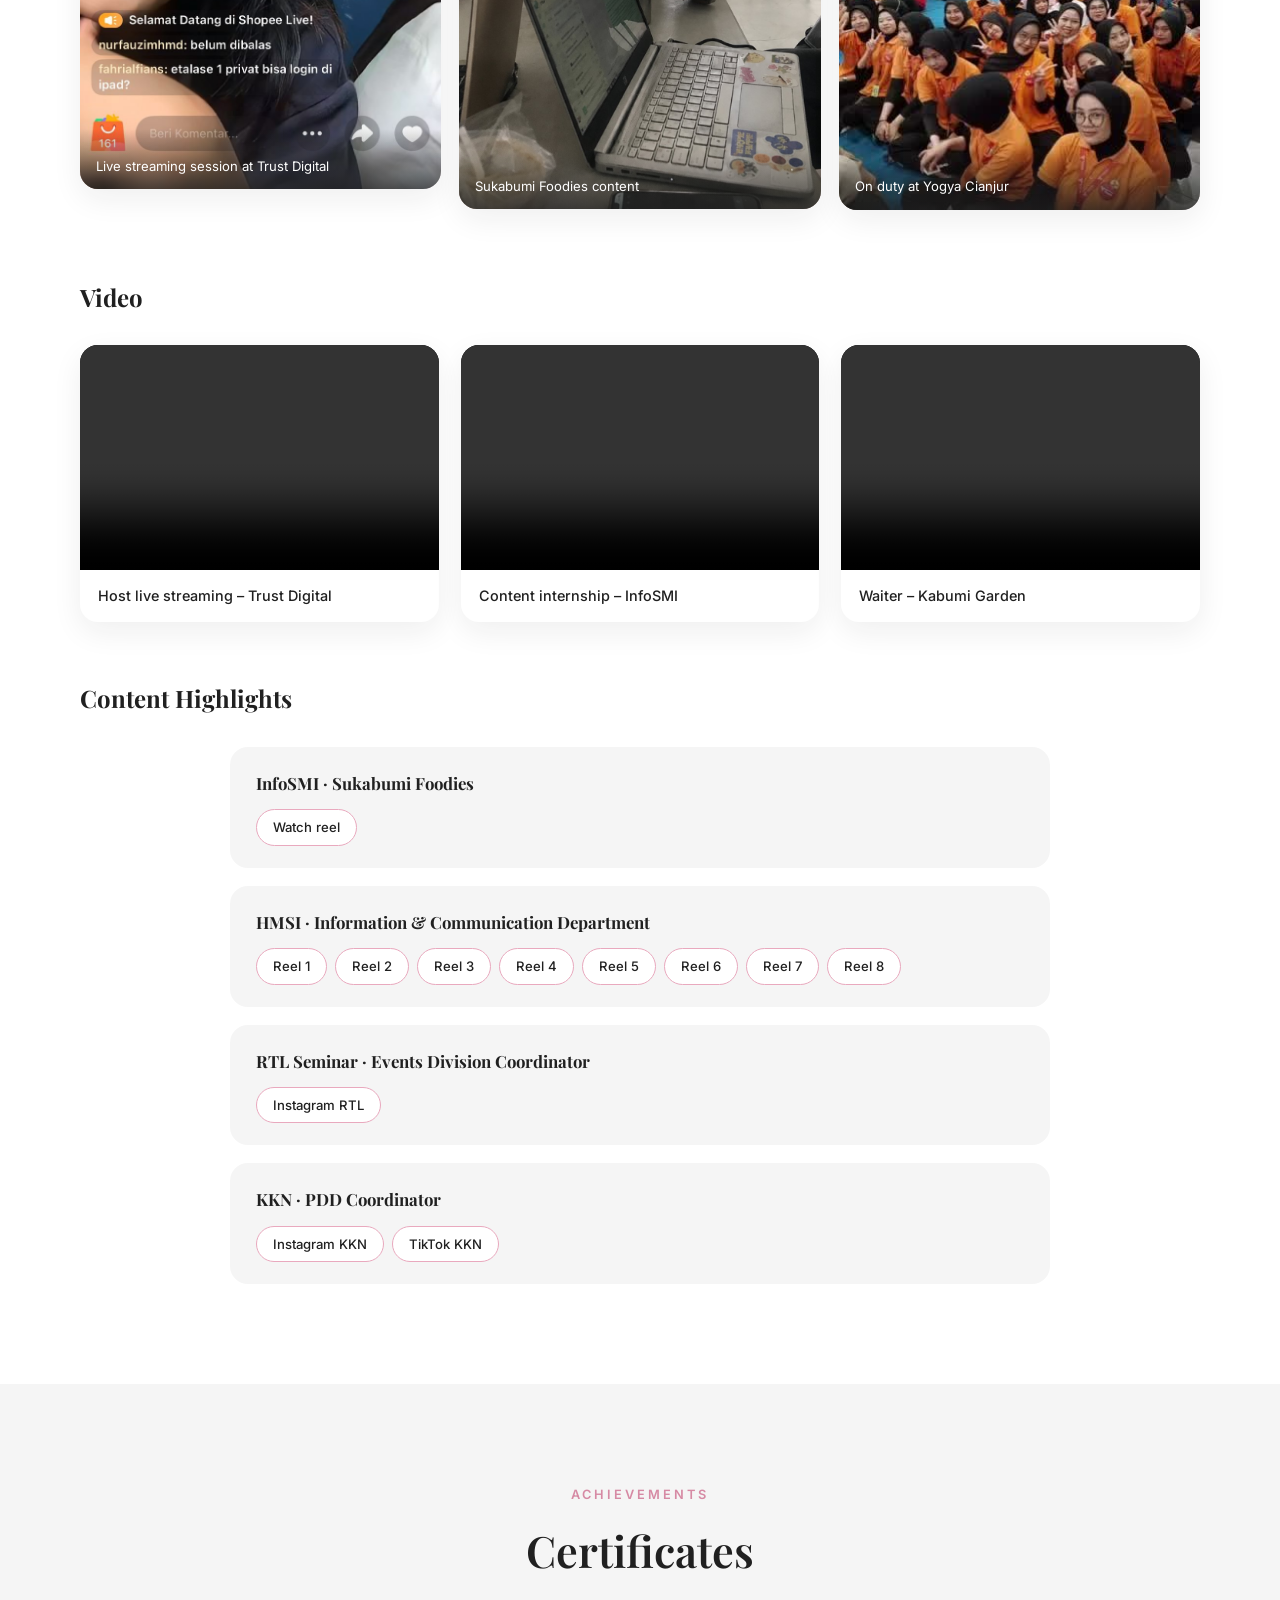
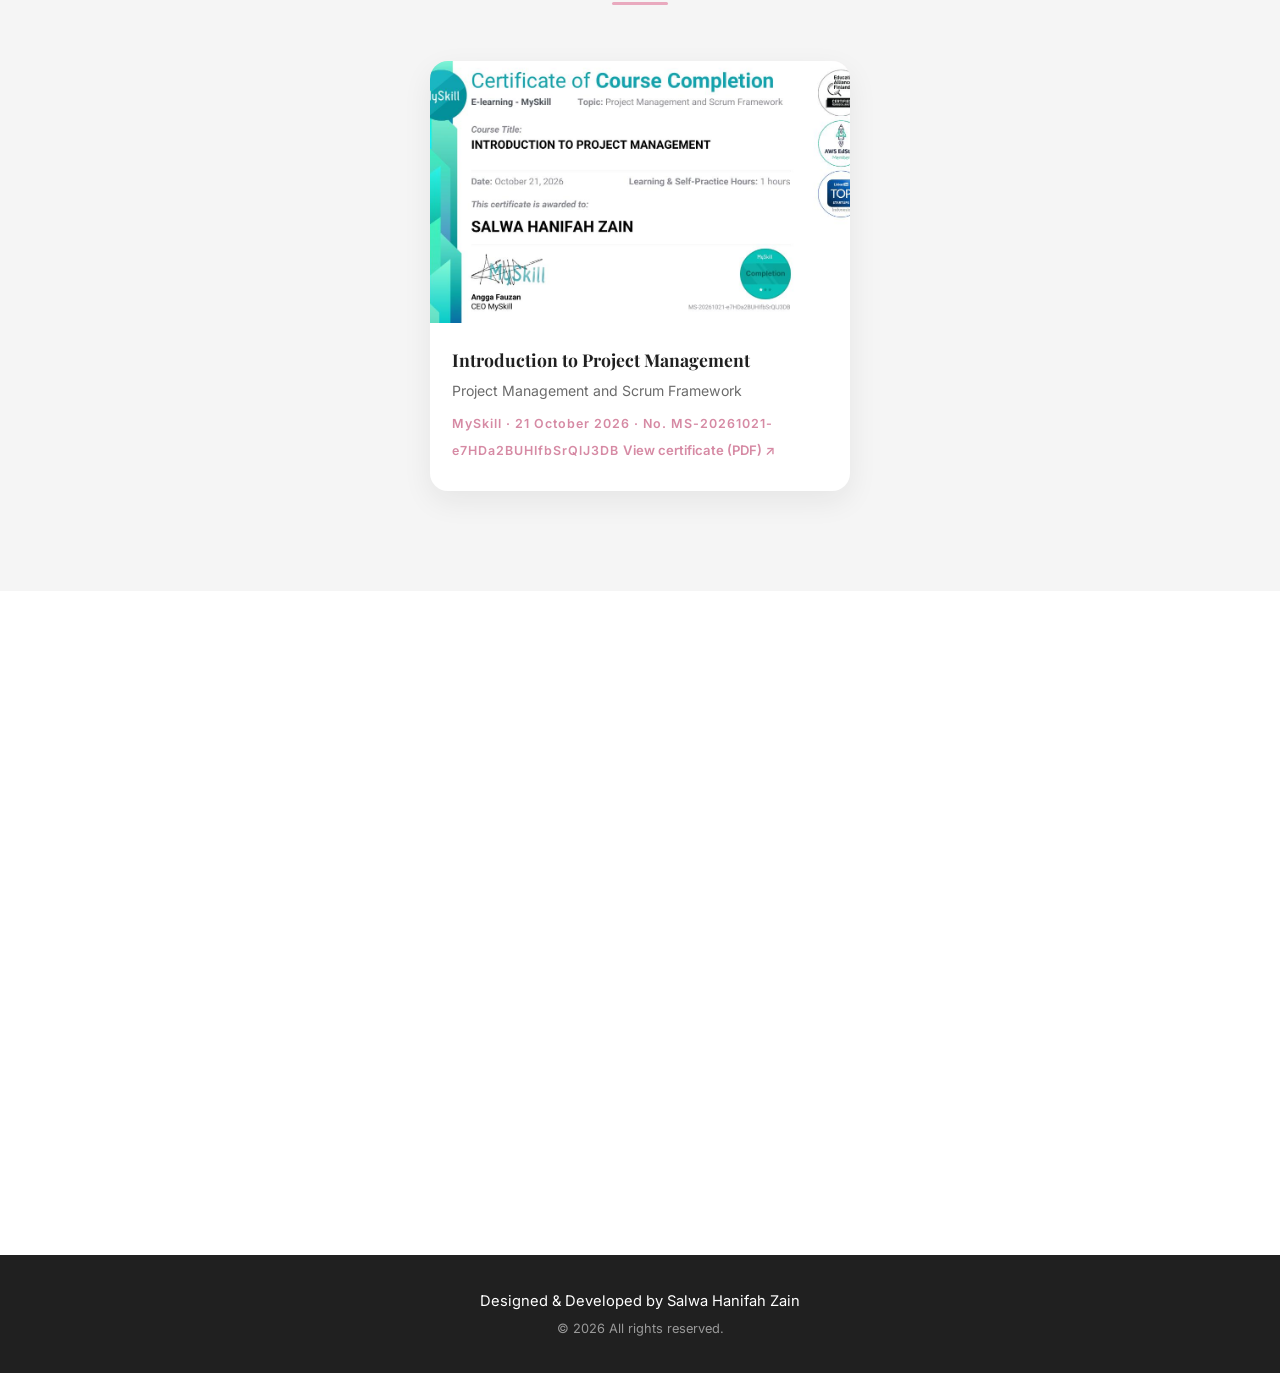
==== commit bd4b1195: "Update index.html" ====
--- a/index.html
+++ b/index.html
@@ -1,11 +1,11 @@
 <!DOCTYPE html>
-<html lang="id">
+<html lang="en">
 <head>
   <meta charset="UTF-8">
   <meta name="viewport" content="width=device-width, initial-scale=1.0">
   <title>Salwa Hanifah Zain | Information Systems Student & Creative Enthusiast</title>
-  <meta name="description" content="Portofolio Salwa Hanifah Zain, mahasiswa Sistem Informasi Universitas Nusa Putra dengan pengalaman koordinasi proyek, produksi kreatif, dan media digital.">
-  <meta name="keywords" content="Salwa Hanifah Zain, portfolio, Sistem Informasi, Universitas Nusa Putra, magang, project coordination, content creation">
+  <meta name="description" content="Portfolio of Salwa Hanifah Zain, an Information Systems student at Universitas Nusa Putra with experience in project and event coordination, content creation, and customer service. Open to internship opportunities.">
+  <meta name="keywords" content="Salwa Hanifah Zain, portfolio, Information Systems, Universitas Nusa Putra, internship, project coordination, operations, content creation">
   <meta name="author" content="Salwa Hanifah Zain">
   <meta name="theme-color" content="#E9A9BE">
 
@@ -13,6 +13,8 @@
   <meta property="og:title" content="Salwa Hanifah Zain | Portfolio">
   <meta property="og:description" content="Information Systems Student & Creative Enthusiast">
   <meta property="og:type" content="website">
+  <meta property="og:image" content="https://salwaogut.github.io/profile.jpg">
+  <link rel="icon" href="data:image/svg+xml,%3Csvg xmlns=%27http://www.w3.org/2000/svg%27 viewBox=%270 0 100 100%27%3E%3Ctext y=%2790%27 font-size=%2790%27%3E%F0%9F%8C%B8%3C/text%3E%3C/svg%3E">
 
   <link rel="preconnect" href="https://fonts.googleapis.com">
   <link rel="preconnect" href="https://fonts.gstatic.com" crossorigin>
@@ -23,7 +25,7 @@
 
   <!-- ================= NAVBAR ================= -->
   <header class="navbar" id="navbar">
-    <nav class="nav-container" aria-label="Navigasi utama">
+    <nav class="nav-container" aria-label="Main navigation">
       <a href="#home" class="logo">SALWA<span>.</span></a>
 
       <ul class="nav-menu" id="nav-menu">
@@ -36,7 +38,7 @@
         <li><a href="#contact" class="nav-link">Contact</a></li>
       </ul>
 
-      <button class="hamburger" id="hamburger" aria-label="Buka menu" aria-expanded="false" aria-controls="nav-menu">
+      <button class="hamburger" id="hamburger" aria-label="Open menu" aria-expanded="false" aria-controls="nav-menu">
         <span></span><span></span><span></span>
       </button>
     </nav>
@@ -48,28 +50,25 @@
     <section class="hero" id="home">
       <div class="container hero-grid">
         <div class="hero-text">
-          <p class="eyebrow fade-in" style="--d:0.1s">Hello, saya</p>
+          <p class="eyebrow fade-in" style="--d:0.1s">Hello, I am</p>
           <h1 class="fade-in" style="--d:0.25s">Salwa Hanifah Zain</h1>
           <h2 class="fade-in" style="--d:0.4s">Information Systems Student &amp; Creative Enthusiast</h2>
           <p class="hero-desc fade-in" style="--d:0.55s">
-            Mahasiswa Sistem Informasi yang gemar mengoordinasikan acara dan tim, membuat konten digital,
-            serta mengembangkan solusi yang rapi dan bermanfaat. Saat ini mencari kesempatan magang
-            untuk bertumbuh dan berkontribusi.
+            Information Systems student who enjoys coordinating events and teams, creating digital content, and keeping work organized and on schedule. Looking for an internship where I can contribute and keep learning.
           </p>
           <div class="hero-buttons fade-in" style="--d:0.7s">
             <a href="#projects" class="btn btn-primary">Explore My Work</a>
             <!-- Letakkan file CV di: Salwa-Hanifah-Zain-CV.pdf -->
-            <a href="CV-Salwa-Hanifah-Zain-ID.pdf" class="btn btn-outline" download>Download CV (ID)</a>
-            <a href="CV-Salwa-Hanifah-Zain-EN.pdf" class="btn btn-outline" download>CV (EN)</a>
-          </div>
-          <p class="hero-meta fade-in" style="--d:0.85s">Sukabumi, Indonesia &nbsp;·&nbsp; Universitas Nusa Putra</p>
+            <a href="CV-Salwa-Hanifah-Zain-EN.pdf" class="btn btn-outline" download>Download CV</a>
+          </div>
+          <p class="hero-meta fade-in" style="--d:0.85s">Sukabumi, Indonesia &nbsp;·&nbsp; Universitas Nusa Putra &nbsp;·&nbsp; Open to internships</p>
         </div>
 
         <div class="hero-photo fade-in" style="--d:0.4s">
           <div class="photo-ring">
             <div class="photo-frame">
               <!-- Ganti dengan foto asli: profile.jpg -->
-              <img src="profile.jpg" alt="Foto profil Salwa Hanifah Zain" data-fallback="SH">
+              <img src="profile.jpg" alt="Profile photo of Salwa Hanifah Zain" data-fallback="SH">
               <span class="photo-placeholder">SH</span>
             </div>
           </div>
@@ -82,24 +81,20 @@
     <section class="section" id="about">
       <div class="container">
         <div class="section-head reveal">
-          <p class="eyebrow">Tentang Saya</p>
+          <p class="eyebrow">Introduction</p>
           <h2 class="section-title">About Me</h2>
         </div>
 
         <div class="about-grid">
           <div class="about-text reveal">
             <p>
-              Saya adalah mahasiswa Sistem Informasi Universitas Nusa Putra yang memiliki ketertarikan pada
-              teknologi, <strong>project coordination</strong>, <strong>creative production</strong>,
-              digital media, dan pengembangan sistem informasi.
+              I am an Information Systems student at Universitas Nusa Putra with an interest in technology, <strong>project coordination</strong>, <strong>creative production</strong>, digital media, and information systems.
             </p>
             <p>
-              Saya berpengalaman mengelola kegiatan, mengoordinasikan tim, membuat konten digital, serta
-              menangani pekerjaan administratif dan pelayanan pelanggan. Saya adalah pribadi yang
-              terorganisir, detail-oriented, komunikatif, dan cepat belajar.
+              I have experience running events, coordinating teams, creating digital content, and handling administrative and customer service work. I am organized, detail-oriented, a clear communicator, and a quick learner. My English is still at a basic level, and I am actively improving it.
             </p>
             <div class="tags">
-              <span>Terorganisir</span><span>Detail-oriented</span><span>Komunikatif</span><span>Cepat Belajar</span>
+              <span>Organized</span><span>Detail-oriented</span><span>Communicative</span><span>Quick Learner</span>
             </div>
           </div>
 
@@ -125,11 +120,10 @@
     <section class="section section-soft" id="skills">
       <div class="container">
         <div class="section-head reveal">
-          <p class="eyebrow">Keahlian</p>
+          <p class="eyebrow">Expertise</p>
           <h2 class="section-title">My Skills</h2>
           <p class="section-sub">
-            Level di bawah adalah perkiraan kemampuan saya saat ini. Skill dengan label
-            <em>Learning</em> masih dalam proses belajar.
+            The bars show my approximate current level. Skills marked <em>Learning</em> are still in progress.
           </p>
         </div>
 
@@ -180,11 +174,11 @@
     <section class="section" id="projects">
       <div class="container">
         <div class="section-head reveal">
-          <p class="eyebrow">Karya</p>
+          <p class="eyebrow">Portfolio</p>
           <h2 class="section-title">My Projects</h2>
         </div>
 
-        <div class="filters reveal" role="group" aria-label="Filter project">
+        <div class="filters reveal" role="group" aria-label="Filter projects">
           <button class="filter-btn active" data-filter="all">All</button>
           <button class="filter-btn" data-filter="web">Web Development</button>
           <button class="filter-btn" data-filter="uiux">UI/UX Design</button>
@@ -201,13 +195,13 @@
 
           <article class="project-card reveal" data-category="web academic">
             <div class="thumb">
-              <img src="encorefit.jpg" alt="Tampilan website Encorefit by Oguteu" loading="lazy">
+              <img src="encorefit.jpg" alt="Screenshot of the Encorefit by Oguteu website" loading="lazy">
               <span class="thumb-label">Encorefit by Oguteu</span>
             </div>
             <div class="project-body">
               <span class="project-cat">Web Development</span>
               <h3>Encorefit by Oguteu</h3>
-              <p>Website inspirasi outfit untuk menonton konser K-Pop. Pengguna login, memilih boyband atau girlband, lalu mendapat rekomendasi outfit sesuai warna fandom, bisa mix outfit sendiri, dan menyimpannya ke favorit.</p>
+              <p>A K-Pop concert outfit inspiration website. Users log in, choose a boy group or girl group, get outfit recommendations based on the fandom colors, mix their own outfits, and save them to favorites.</p>
               <p class="tools"><strong>Tools:</strong> HTML, CSS, JavaScript, Netlify</p>
               <div class="project-links">
                 <a href="https://encorefitbyogute.netlify.app/" class="btn btn-sm btn-primary" target="_blank" rel="noopener">View Live Website</a>
@@ -217,13 +211,13 @@
 
           <article class="project-card reveal" data-category="uiux academic">
             <div class="thumb">
-              <img src="harisa-poster.jpg" alt="Poster project HARISA" loading="lazy">
+              <img src="harisa-poster.jpg" alt="HARISA project poster" loading="lazy">
               <span class="thumb-label">HARISA Prototype</span>
             </div>
             <div class="project-body">
               <span class="project-cat">UI/UX Design</span>
               <h3>HARISA Prototype</h3>
-              <p>Website to-do list untuk mahasiswa dalam satu dashboard: ringkasan tugas, daftar tugas, kalender deadline, tugas selesai, pengingat, dan profil, dengan tampilan semi-dark. Dikerjakan dalam tim bersama Afranidia Hayfa Ramadhani Ibrahim dan Arizal Afsal.</p>
+              <p>A to-do list website for students, with one dashboard for a task summary, task list, deadline calendar, completed tasks, reminders, and profile, in a semi-dark theme. Built as a team with Afranidia Hayfa Ramadhani Ibrahim and Arizal Afsal.</p>
               <p class="tools"><strong>Tools:</strong> Figma</p>
               <div class="project-links">
                 <a href="https://www.figma.com/proto/jpFRzpJVS99QjLxQAJqVGu/HARISA?node-id=0-1&t=Ys1GTexf6wWAhTm3-1" class="btn btn-sm btn-primary" target="_blank" rel="noopener">View Prototype</a>
@@ -234,13 +228,13 @@
 
           <article class="project-card reveal" data-category="network academic">
             <div class="thumb">
-              <img src="network-uas.jpg" alt="Topologi jaringan UAS" loading="lazy">
-              <span class="thumb-label">UAS Jaringan Komputer</span>
+              <img src="network-uas.jpg" alt="Network topology for the final exam project" loading="lazy">
+              <span class="thumb-label">Computer Networks Final Project</span>
             </div>
             <div class="project-body">
               <span class="project-cat">Networking</span>
-              <h3>UAS Jaringan Komputer</h3>
-              <p>Simulasi jaringan skala besar di Cisco Packet Tracer untuk UAS Jaringan Komputer: satu jaringan pusat yang terhubung ke banyak cabang, tiap cabang memiliki router, access point nirkabel, dan perangkat pengguna.</p>
+              <h3>Computer Networks Final Project</h3>
+              <p>A large-scale network simulation in Cisco Packet Tracer for the Computer Networks final exam: one central network connected to many branches, each with a router, a wireless access point, and user devices.</p>
               <p class="tools"><strong>Tools:</strong> Cisco Packet Tracer</p>
               <div class="project-links">
                 <a href="network-uas.jpg" class="btn btn-sm btn-primary" target="_blank" rel="noopener">View Topology</a>
@@ -251,13 +245,13 @@
 
           <article class="project-card reveal" data-category="network academic">
             <div class="thumb">
-              <img src="network-kelompok.jpg" alt="Topologi jaringan kelompok" loading="lazy">
-              <span class="thumb-label">Project Jaringan Kelompok</span>
+              <img src="network-kelompok.jpg" alt="Network topology for the group project" loading="lazy">
+              <span class="thumb-label">Group Network Project</span>
             </div>
             <div class="project-body">
               <span class="project-cat">Networking</span>
-              <h3>Project Jaringan Kelompok</h3>
-              <p>Simulasi jaringan perusahaan di Cisco Packet Tracer: router ISP-Internet, core layer 3 (3560-24PS), switch akses (2960), dan PC untuk Tamu, Keuangan, serta HRD, diuji konektivitasnya dengan ICMP.</p>
+              <h3>Group Network Project</h3>
+              <p>A company network simulation in Cisco Packet Tracer: an ISP-Internet router, a layer 3 core switch (3560-24PS), an access switch (2960), and PCs for Guest, Finance, and HR, with connectivity tested using ICMP.</p>
               <p class="tools"><strong>Tools:</strong> Cisco Packet Tracer</p>
               <div class="project-links">
                 <a href="network-kelompok.jpg" class="btn btn-sm btn-primary" target="_blank" rel="noopener">View Topology</a>
@@ -274,7 +268,7 @@
     <section class="section section-soft" id="experience">
       <div class="container">
         <div class="section-head reveal">
-          <p class="eyebrow">Perjalanan Karier</p>
+          <p class="eyebrow">Career Journey</p>
           <h2 class="section-title">Experience</h2>
         </div>
 
@@ -288,9 +282,9 @@
               <h4>Field Assistant</h4>
               <p class="org">Mitra Layanan Nusantara</p>
               <ul>
-                <li>Mendampingi peserta dalam proses klaim dan pencairan manfaat BPJS Ketenagakerjaan.</li>
-                <li>Menjelaskan prosedur, memeriksa, dan merapikan berkas klaim.</li>
-                <li>Berkoordinasi dengan tim di lokasi agar operasional berjalan sesuai jadwal.</li>
+                <li>Assisted participants directly in the field with the claim and disbursement process for BPJS Ketenagakerjaan benefits.</li>
+                <li>Explained the required procedures and documents, and checked and organized claim files.</li>
+                <li>Coordinated with the on-site team to keep daily operations on schedule.</li>
               </ul>
             </div>
           </div>
@@ -302,7 +296,7 @@
               <h4>Waiter (Part-time)</h4>
               <p class="org">Kabumi Garden</p>
               <ul>
-                <li>Menyambut tamu, mencatat pesanan, serta menyajikan makanan dan minuman dengan ramah dan cekatan.</li>
+                <li>Greeted guests, took orders, and served food and drinks in a friendly and efficient manner.</li>
               </ul>
             </div>
           </div>
@@ -313,10 +307,10 @@
               <span class="date">February 2025 – August 2025</span>
               <h4>Live Streaming Host</h4>
               <p class="org">Trust Digital</p>
-              <a class="tl-link" href="#gallery" target="_blank" rel="noopener">Lihat dokumentasi ↓</a>
-              <ul>
-                <li>Membawakan sesi live selling untuk beberapa toko online sambil mengelola komentar, pesanan, dan transaksi.</li>
-                <li>Membantu menyusun naskah dan alur siaran serta mengejar target penjualan.</li>
+              <a class="tl-link" href="#gallery" target="_blank" rel="noopener">See documentation ↓</a>
+              <ul>
+                <li>Hosted live selling sessions for several online stores while managing comments, orders, and transactions in real time.</li>
+                <li>Helped write scripts and broadcast flow, and worked toward each store's sales targets.</li>
               </ul>
             </div>
           </div>
@@ -327,10 +321,10 @@
               <span class="date">December 2024 – February 2025</span>
               <h4>Social Media Admin Intern</h4>
               <p class="org">InfoSMI</p>
-              <a class="tl-link" href="https://www.instagram.com/reel/DEUntxWTIax/" target="_blank" rel="noopener">Lihat konten di Instagram ↗</a>
-              <ul>
-                <li>Mengelola akun Sukabumi Foodies, termasuk unggahan feed rutin dan konten story.</li>
-                <li>Membalas pesan pengikut dan pelanggan dengan cepat dan sopan.</li>
+              <a class="tl-link" href="https://www.instagram.com/reel/DEUntxWTIax/" target="_blank" rel="noopener">View content on Instagram ↗</a>
+              <ul>
+                <li>Managed the Sukabumi Foodies account, including regular feed posts and story content.</li>
+                <li>Replied quickly and politely to direct messages from followers and customers.</li>
               </ul>
             </div>
           </div>
@@ -342,8 +336,8 @@
               <h4>Cashier</h4>
               <p class="org">PT Akur Pratama Yogya Cianjur</p>
               <ul>
-                <li>Memproses transaksi tunai dan nontunai dengan cepat dan akurat.</li>
-                <li>Menangani pengembalian dan penukaran barang sesuai prosedur.</li>
+                <li>Processed cash and non-cash sales transactions quickly and accurately.</li>
+                <li>Handled returns and exchanges according to company procedures.</li>
               </ul>
             </div>
           </div>
@@ -359,10 +353,12 @@
               <span class="date">August 2026 – September 2026</span>
               <h4>PDD Coordinator</h4>
               <p class="org">KKN Community Service Program</p>
-              <a class="tl-link" href="https://www.instagram.com/kkncipeuteuy.16" target="_blank" rel="noopener">Lihat hasil di Instagram KKN ↗</a>
-              <ul>
-                <li>Memimpin tim Publikasi, Desain, dan Dokumentasi untuk akun Instagram dan TikTok program.</li>
-                <li>Memproduksi after movie serta mendesain feed, logo, banner, dan sertifikat.</li>
+              <a class="tl-link" href="https://www.instagram.com/kkncipeuteuy.16" target="_blank" rel="noopener">View results on the KKN Instagram ↗</a>
+              <a class="tl-link" href="https://www.tiktok.com/@kkncipeuteuy.16" target="_blank" rel="noopener">View the KKN TikTok ↗</a>
+              <ul>
+                <li>Led the Publication, Design, and Documentation team in managing the program's Instagram and TikTok accounts.</li>
+                <li>Account results as of November 2026: 48.4K post views, 837 likes, and 85 shares on TikTok; 28,870 views in 90 days and 146 followers on Instagram.</li>
+                <li>Produced the after movie and designed feeds, a logo, banners, and certificates.</li>
               </ul>
             </div>
           </div>
@@ -374,7 +370,8 @@
               <h4>Talent</h4>
               <p class="org">Information Systems Student Association (HMSI)</p>
               <ul>
-                <li>Tampil di depan kamera untuk konten media sosial dan dokumentasi acara (Departemen Informasi dan Komunikasi).</li>
+                <li>Appeared on camera for social media content and event documentation (Information and Communication Department).</li>
+                <li>Contributed to content for the HMSI Instagram account, which recorded 225,310 views and 19,084 viewers over 30 days (as of November 2026).</li>
               </ul>
             </div>
           </div>
@@ -386,7 +383,7 @@
               <h4>Event Division Committee</h4>
               <p class="org">Musyawarah Besar</p>
               <ul>
-                <li>Menyusun rundown dan mengoordinasikan alur sesi, pembicara, serta gladi.</li>
+                <li>Drafted the event rundown and coordinated session flow, speakers, and rehearsals.</li>
               </ul>
             </div>
           </div>
@@ -398,7 +395,7 @@
               <h4>Sponsorship Division</h4>
               <p class="org">Gebyar Ramadhan</p>
               <ul>
-                <li>Menyiapkan proposal, menindaklanjuti dan bernegosiasi dengan sponsor, serta melaporkan dana terkumpul.</li>
+                <li>Prepared sponsorship proposals, followed up and negotiated with sponsors, and reported the funds raised.</li>
               </ul>
             </div>
           </div>
@@ -409,8 +406,9 @@
               <span class="date">January 2025 – February 2025</span>
               <h4>Event Division Coordinator</h4>
               <p class="org">RTL Seminar</p>
-              <ul>
-                <li>Merencanakan, mengorganisasi, dan melaksanakan acara seminar serta mengelola tim di hari pelaksanaan.</li>
+              <a class="tl-link" href="https://www.instagram.com/kelompok3rtl_bel" target="_blank" rel="noopener">View the RTL Instagram ↗</a>
+              <ul>
+                <li>Planned, organized, and carried out a seminar for 37 students and 25 invited guests, and managed the team on the day.</li>
               </ul>
             </div>
           </div>
@@ -420,9 +418,9 @@
             <div class="timeline-card">
               <span class="date">February 2024 – March 2024</span>
               <h4>Class Production Team</h4>
-              <p class="org">Pentas Seni – SMA Negeri 3 Kota Sukabumi</p>
-              <ul>
-                <li>Menyusun anggaran proyek dan menjaga pengeluaran sesuai estimasi.</li>
+              <p class="org">Performing Arts Event – SMA Negeri 3 Kota Sukabumi</p>
+              <ul>
+                <li>Prepared the project budget and kept spending in line with estimates.</li>
               </ul>
             </div>
           </div>
@@ -434,7 +432,7 @@
               <h4>Class Treasurer</h4>
               <p class="org">SMA Negeri 3 Kota Sukabumi</p>
               <ul>
-                <li>Mengelola uang kas, mencatat pembukuan, dan melapor berkala kepada ketua kelas dan wali kelas.</li>
+                <li>Managed class cash funds, kept the bookkeeping records, and reported regularly to the class president and homeroom teacher.</li>
               </ul>
             </div>
           </div>
@@ -446,7 +444,7 @@
               <h4>Sponsorship &amp; Fundraising</h4>
               <p class="org">Smantie Club Badminton Tournament</p>
               <ul>
-                <li>Menyusun daftar sponsor, mengajukan proposal, serta menyiapkan kebutuhan dan anggaran.</li>
+                <li>Compiled a list of prospective sponsors, submitted proposals, and prepared needs lists and budgets.</li>
               </ul>
             </div>
           </div>
@@ -459,29 +457,30 @@
     <section class="section" id="gallery">
       <div class="container">
         <div class="section-head reveal">
-          <p class="eyebrow">Dokumentasi</p>
+          <p class="eyebrow">Documentation</p>
           <h2 class="section-title">Work in Action</h2>
-          <p class="section-sub">Cuplikan nyata dari pengalaman kerja dan konten yang pernah saya kerjakan.</p>
+          <p class="section-sub">Real moments from my work experience and the content I have produced.</p>
         </div>
         <div class="gallery">
-          <figure class="g-item reveal"><img src="trust-live-1.jpg" alt="Live selling di Trust Digital" loading="lazy"><figcaption>Live selling di Trust Digital</figcaption></figure>
-          <figure class="g-item reveal"><img src="trust-live-2.jpg" alt="Sesi live streaming Trust Digital" loading="lazy"><figcaption>Sesi live streaming Trust Digital</figcaption></figure>
-          <figure class="g-item reveal"><img src="infosmi-1.jpg" alt="Magang admin media sosial di InfoSMI" loading="lazy"><figcaption>Magang admin media sosial di InfoSMI</figcaption></figure>
-          <figure class="g-item reveal"><img src="infosmi-2.jpg" alt="Konten Sukabumi Foodies" loading="lazy"><figcaption>Konten Sukabumi Foodies</figcaption></figure>
-          <figure class="g-item reveal"><img src="yogya-1.jpg" alt="Kasir di Yogya Cianjur" loading="lazy"><figcaption>Kasir di Yogya Cianjur</figcaption></figure>
-          <figure class="g-item reveal"><img src="yogya-2.jpg" alt="Bertugas di Yogya Cianjur" loading="lazy"><figcaption>Bertugas di Yogya Cianjur</figcaption></figure>
+          <figure class="g-item reveal"><img src="trust-live-1.jpg" alt="Live selling at Trust Digital" loading="lazy"><figcaption>Live selling at Trust Digital</figcaption></figure>
+          <figure class="g-item reveal"><img src="trust-live-2.jpg" alt="Live streaming session at Trust Digital" loading="lazy"><figcaption>Live streaming session at Trust Digital</figcaption></figure>
+          <figure class="g-item reveal"><img src="infosmi-1.jpg" alt="Social media admin internship at InfoSMI" loading="lazy"><figcaption>Social media admin internship at InfoSMI</figcaption></figure>
+          <figure class="g-item reveal"><img src="infosmi-2.jpg" alt="Sukabumi Foodies content" loading="lazy"><figcaption>Sukabumi Foodies content</figcaption></figure>
+          <figure class="g-item reveal"><img src="yogya-1.jpg" alt="Cashier at Yogya Cianjur" loading="lazy"><figcaption>Cashier at Yogya Cianjur</figcaption></figure>
+          <figure class="g-item reveal"><img src="yogya-2.jpg" alt="On duty at Yogya Cianjur" loading="lazy"><figcaption>On duty at Yogya Cianjur</figcaption></figure>
         </div>
         <h3 class="sub-title reveal">Video</h3>
         <div class="videos">
           <div class="video-card reveal"><div class="video-wrap"><video controls preload="metadata" playsinline aria-label="Host live streaming – Trust Digital" src="trust-digital.mp4"></video></div><p>Host live streaming – Trust Digital</p></div>
-          <div class="video-card reveal"><div class="video-wrap"><video controls preload="metadata" playsinline aria-label="Magang konten – InfoSMI" src="infosmi.mp4"></video></div><p>Magang konten – InfoSMI</p></div>
+          <div class="video-card reveal"><div class="video-wrap"><video controls preload="metadata" playsinline aria-label="Content internship – InfoSMI" src="infosmi.mp4"></video></div><p>Content internship – InfoSMI</p></div>
           <div class="video-card reveal"><div class="video-wrap"><video controls preload="metadata" playsinline aria-label="Waiter – Kabumi Garden" src="kabumi-garden.mp4"></video></div><p>Waiter – Kabumi Garden</p></div>
         </div>
         <h3 class="sub-title reveal">Content Highlights</h3>
         <div class="content-links reveal">
-          <div><h4>InfoSMI · Sukabumi Foodies</h4><div class="chips"><a href="https://www.instagram.com/reel/DEUntxWTIax/" target="_blank" rel="noopener">Lihat reel</a></div></div>
-          <div><h4>HMSI · Departemen Informasi &amp; Komunikasi</h4><div class="chips"><a href="https://www.instagram.com/reel/DTkhfluDzFa/" target="_blank" rel="noopener">Reel 1</a><a href="https://www.instagram.com/reel/DTPfQycD8ma/" target="_blank" rel="noopener">Reel 2</a><a href="https://www.instagram.com/reel/DTVH_Fej0-Y/" target="_blank" rel="noopener">Reel 3</a><a href="https://www.instagram.com/reel/DUcXSwWj9Qq/" target="_blank" rel="noopener">Reel 4</a><a href="https://www.instagram.com/reel/DR3ThPrD9a-/" target="_blank" rel="noopener">Reel 5</a><a href="https://www.instagram.com/reel/DRoYkZ-j5qZ/" target="_blank" rel="noopener">Reel 6</a><a href="https://www.instagram.com/reel/DRGiCJcjxeF/" target="_blank" rel="noopener">Reel 7</a><a href="https://www.instagram.com/reel/DSKBTOrjwiT/" target="_blank" rel="noopener">Reel 8</a></div></div>
-          <div><h4>KKN · Koordinator PDD</h4><div class="chips"><a href="https://www.instagram.com/kkncipeuteuy.16" target="_blank" rel="noopener">Instagram KKN</a></div></div>
+          <div><h4>InfoSMI · Sukabumi Foodies</h4><div class="chips"><a href="https://www.instagram.com/reel/DEUntxWTIax/" target="_blank" rel="noopener">Watch reel</a></div></div>
+          <div><h4>HMSI · Information &amp; Communication Department</h4><div class="chips"><a href="https://www.instagram.com/reel/DTkhfluDzFa/" target="_blank" rel="noopener">Reel 1</a><a href="https://www.instagram.com/reel/DTPfQycD8ma/" target="_blank" rel="noopener">Reel 2</a><a href="https://www.instagram.com/reel/DTVH_Fej0-Y/" target="_blank" rel="noopener">Reel 3</a><a href="https://www.instagram.com/reel/DUcXSwWj9Qq/" target="_blank" rel="noopener">Reel 4</a><a href="https://www.instagram.com/reel/DR3ThPrD9a-/" target="_blank" rel="noopener">Reel 5</a><a href="https://www.instagram.com/reel/DRoYkZ-j5qZ/" target="_blank" rel="noopener">Reel 6</a><a href="https://www.instagram.com/reel/DRGiCJcjxeF/" target="_blank" rel="noopener">Reel 7</a><a href="https://www.instagram.com/reel/DSKBTOrjwiT/" target="_blank" rel="noopener">Reel 8</a></div></div>
+          <div><h4>RTL Seminar · Events Division Coordinator</h4><div class="chips"><a href="https://www.instagram.com/kelompok3rtl_bel" target="_blank" rel="noopener">Instagram RTL</a></div></div>
+          <div><h4>KKN · PDD Coordinator</h4><div class="chips"><a href="https://www.instagram.com/kkncipeuteuy.16" target="_blank" rel="noopener">Instagram KKN</a><a href="https://www.tiktok.com/@kkncipeuteuy.16" target="_blank" rel="noopener">TikTok KKN</a></div></div>
         </div>
       </div>
     </section>
@@ -490,7 +489,7 @@
     <section class="section section-soft" id="certificates">
       <div class="container">
         <div class="section-head reveal">
-          <p class="eyebrow">Pencapaian</p>
+          <p class="eyebrow">Achievements</p>
           <h2 class="section-title">Certificates</h2>
         </div>
 
@@ -498,14 +497,14 @@
           <article class="cert-card reveal">
             <div class="cert-img">
               <!-- Ganti dengan gambar sertifikat: cert-1.jpg -->
-              <img src="cert-1.jpg" alt="Sertifikat Introduction to Project Management" loading="lazy">
+              <img src="cert-1.jpg" alt="Certificate of Introduction to Project Management" loading="lazy">
               <span class="thumb-label">Certificate 1</span>
             </div>
             <div class="cert-body">
               <h3>Introduction to Project Management</h3>
               <p>Project Management and Scrum Framework</p>
               <span class="date">MySkill · 21 October 2026 · No. MS-20261021-e7HDa2BUHIfbSrQlJ3DB</span>
-              <a class="tl-link" href="sertifikate_project_management.pdf" target="_blank" rel="noopener">Lihat sertifikat (PDF) ↗</a>
+              <a class="tl-link" href="sertifikate_project_management.pdf" target="_blank" rel="noopener">View certificate (PDF) ↗</a>
             </div>
           </article>
         </div>
@@ -516,9 +515,9 @@
     <section class="section" id="contact">
       <div class="container">
         <div class="section-head reveal">
-          <p class="eyebrow">Hubungi Saya</p>
+          <p class="eyebrow">Get in Touch</p>
           <h2 class="section-title">Let's Connect</h2>
-          <p class="section-sub">Terbuka untuk kesempatan magang, kolaborasi, dan diskusi. Jangan ragu untuk menyapa!</p>
+          <p class="section-sub">Open to internship opportunities, collaboration, and conversation. Feel free to say hello!</p>
         </div>
 
         <div class="contact-grid reveal">
@@ -528,9 +527,6 @@
           <a href="https://linkedin.com/in/salwa-hanifah-zain-912bab2a6" class="contact-btn" target="_blank" rel="noopener">
             <span class="c-icon">in</span><span><strong>LinkedIn</strong><small>Salwa Hanifah Zain</small></span>
           </a>
-          <a href="https://wa.me/6281808045085" class="contact-btn" target="_blank" rel="noopener">
-            <span class="c-icon">☎</span><span><strong>WhatsApp</strong><small>0818-0804-5085</small></span>
-          </a>
           <a href="https://github.com/salwaogut" class="contact-btn" target="_blank" rel="noopener">
             <span class="c-icon">&lt;/&gt;</span><span><strong>GitHub</strong><small>github.com/salwaogut</small></span>
           </a>
@@ -551,7 +547,7 @@
     </div>
   </footer>
 
-  <button class="back-to-top" id="back-to-top" aria-label="Kembali ke atas">↑</button>
+  <button class="back-to-top" id="back-to-top" aria-label="Back to top">↑</button>
   <div class="toast" id="toast" role="status" aria-live="polite"></div>
 
   <script src="script.js"></script>
